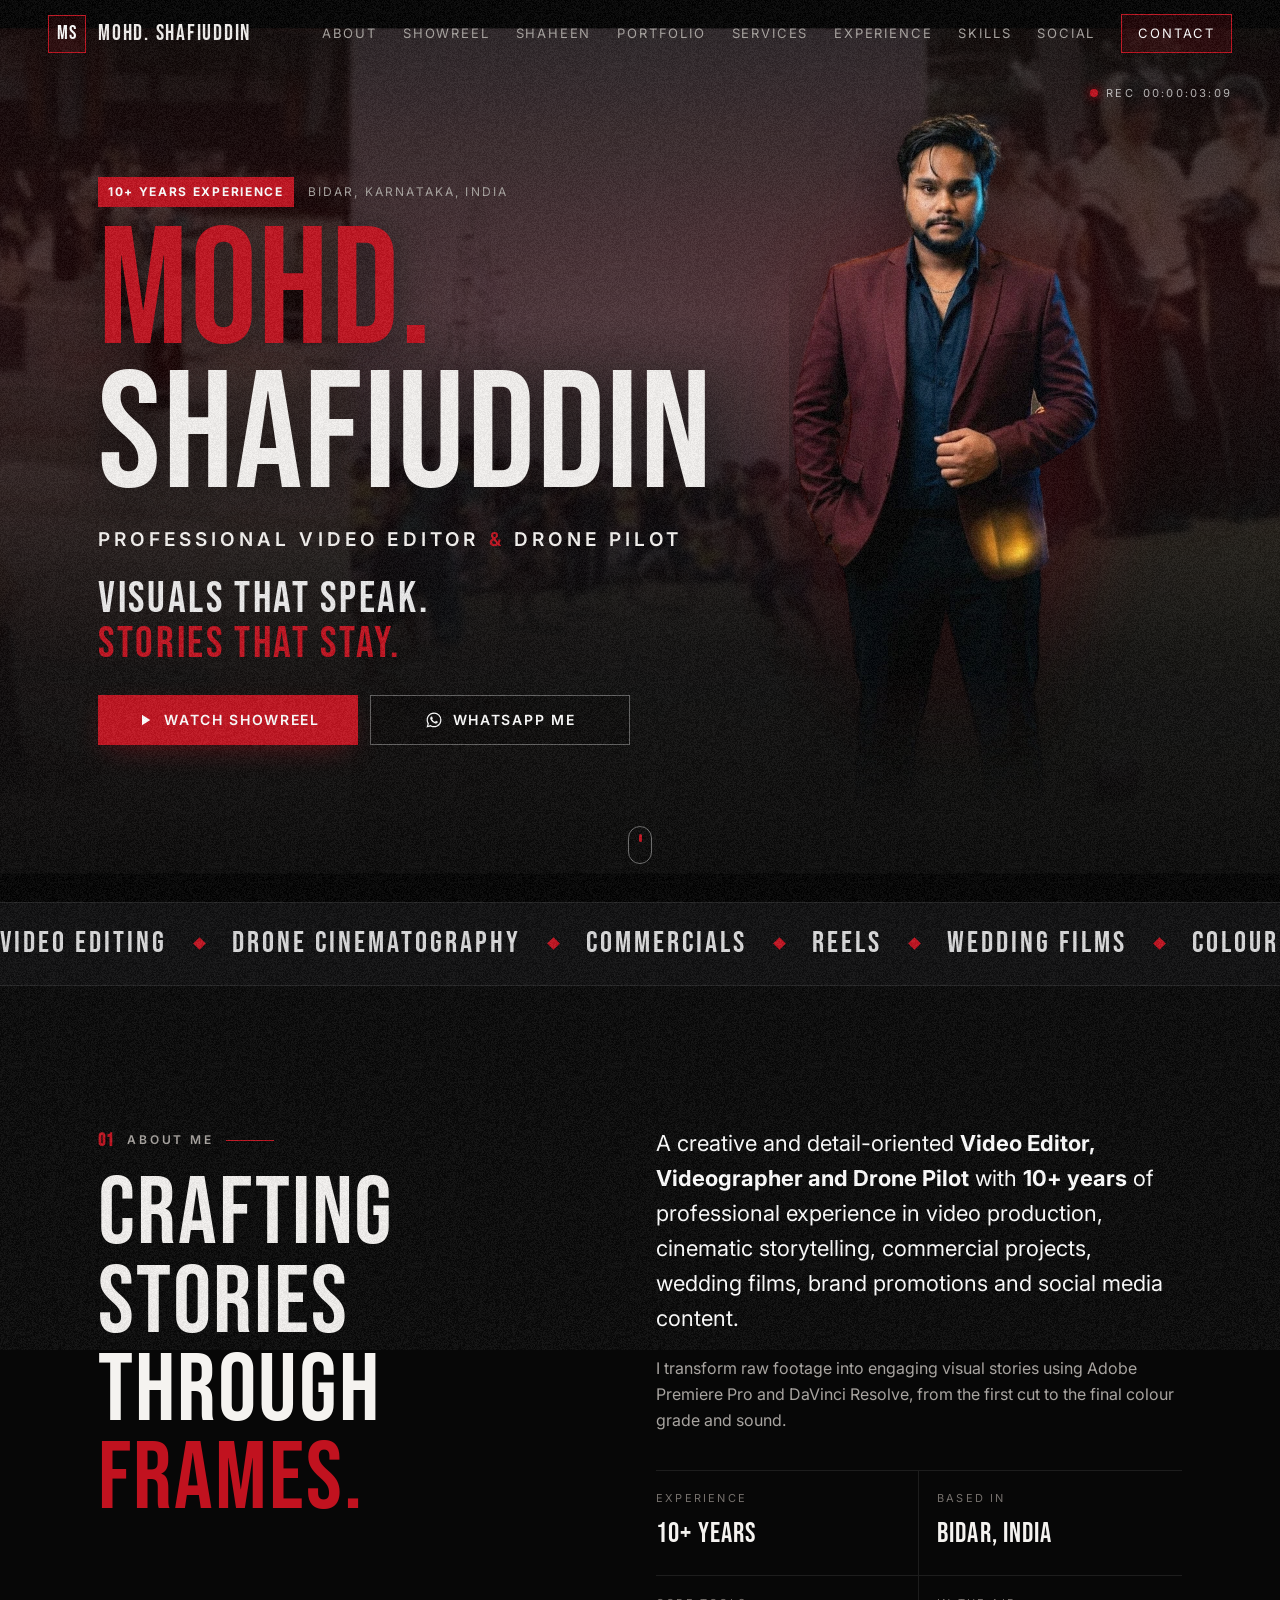
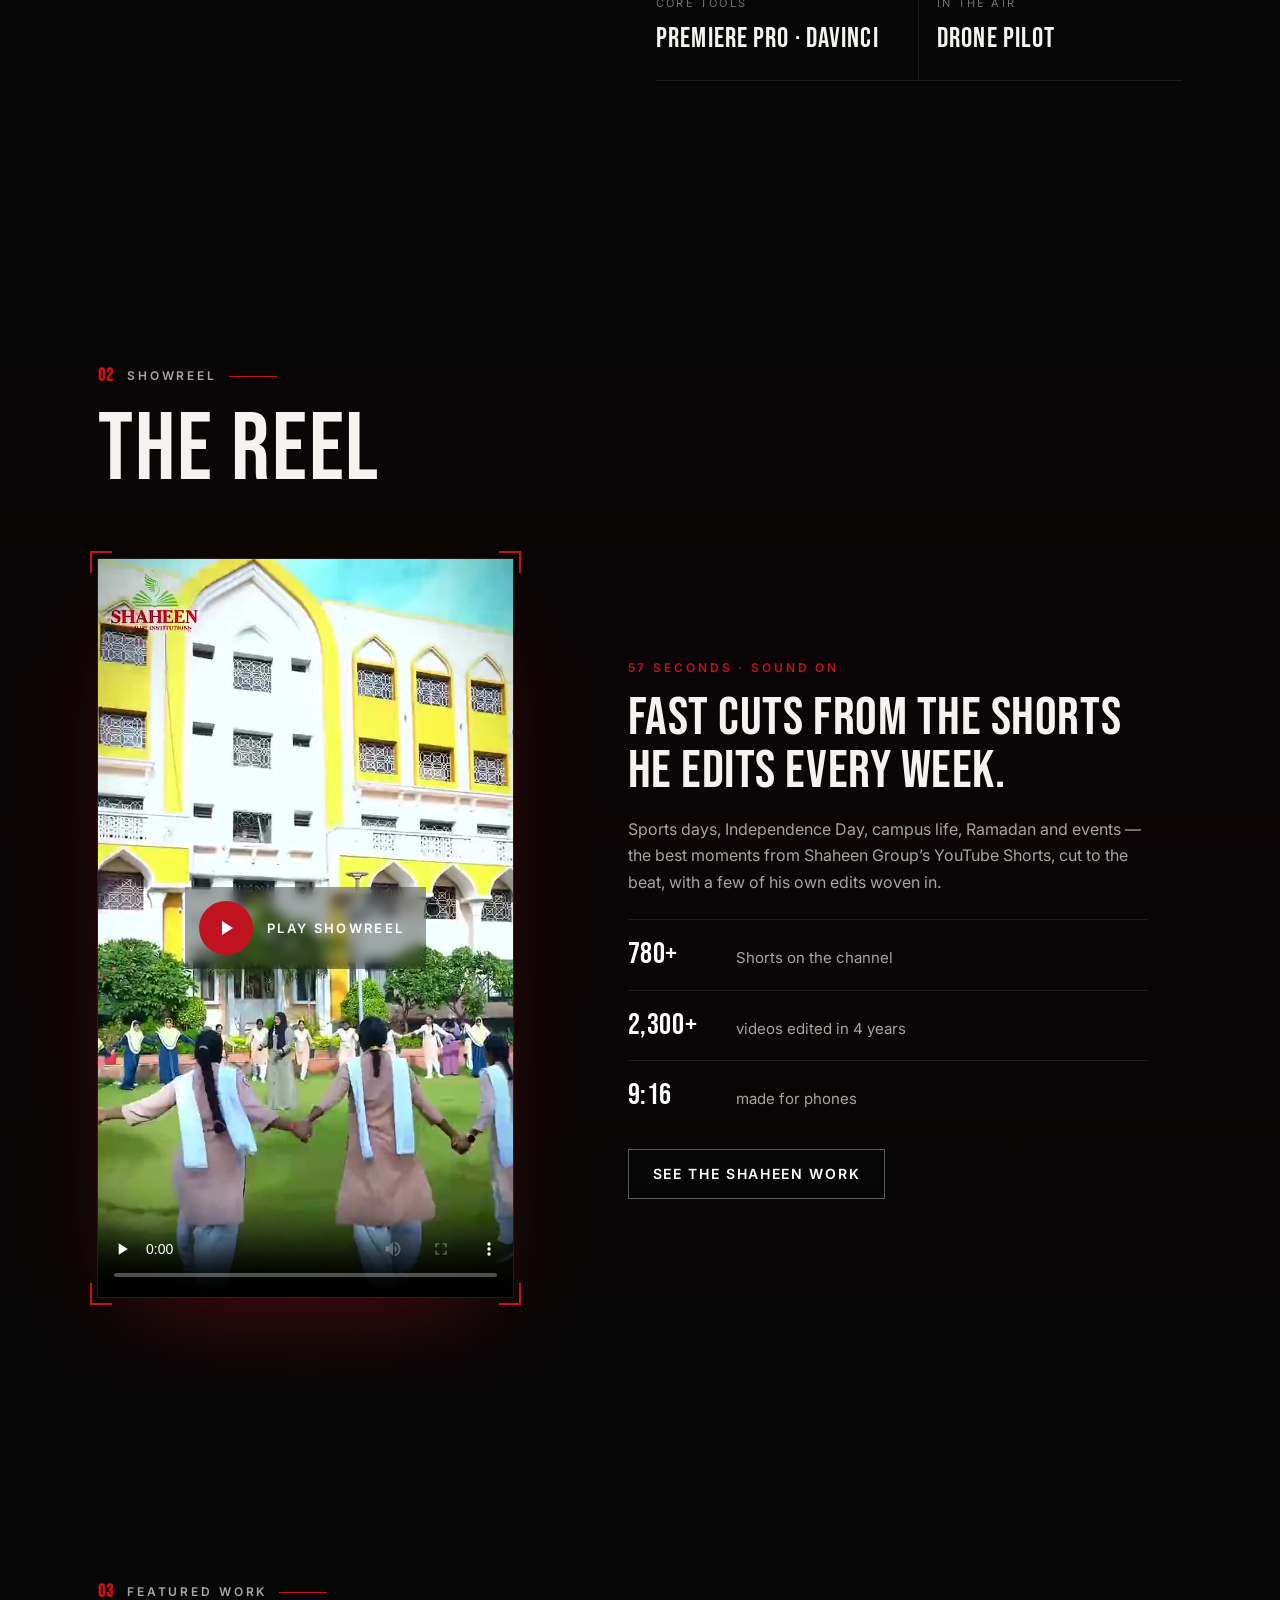
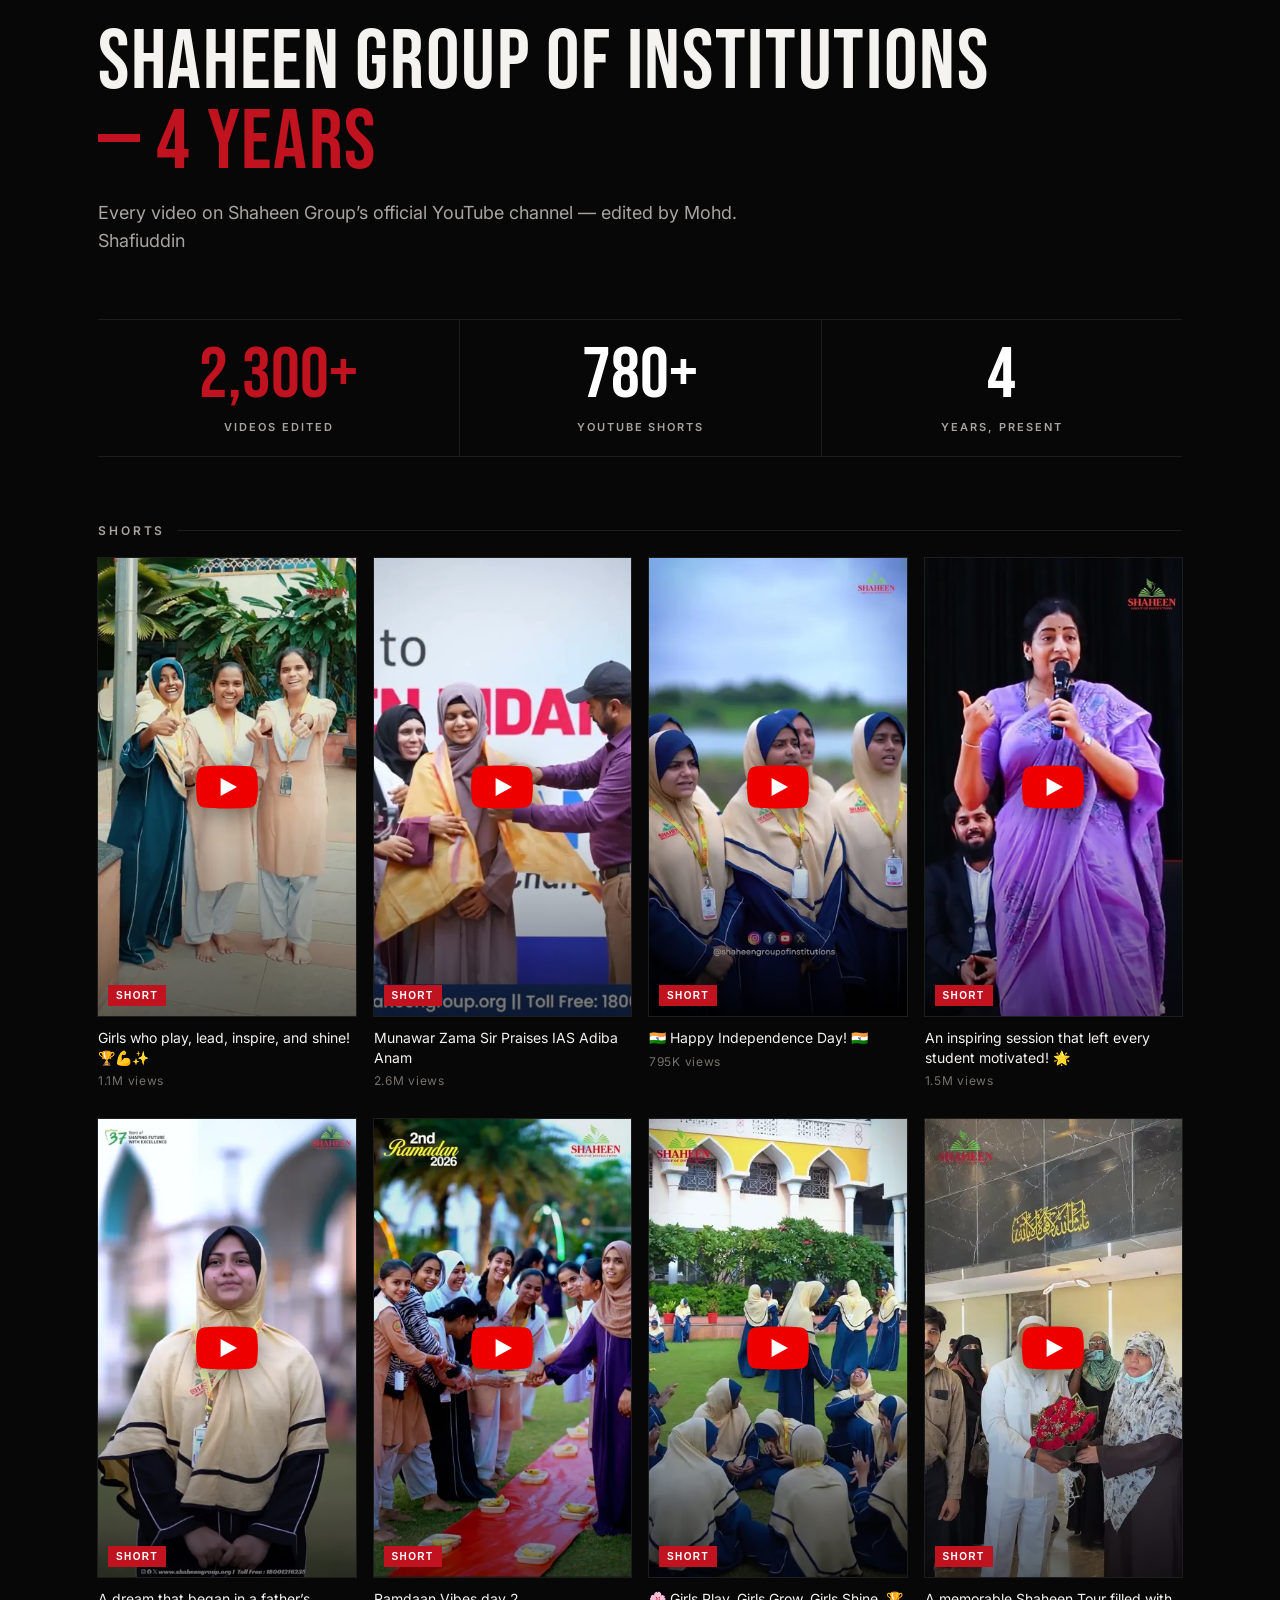
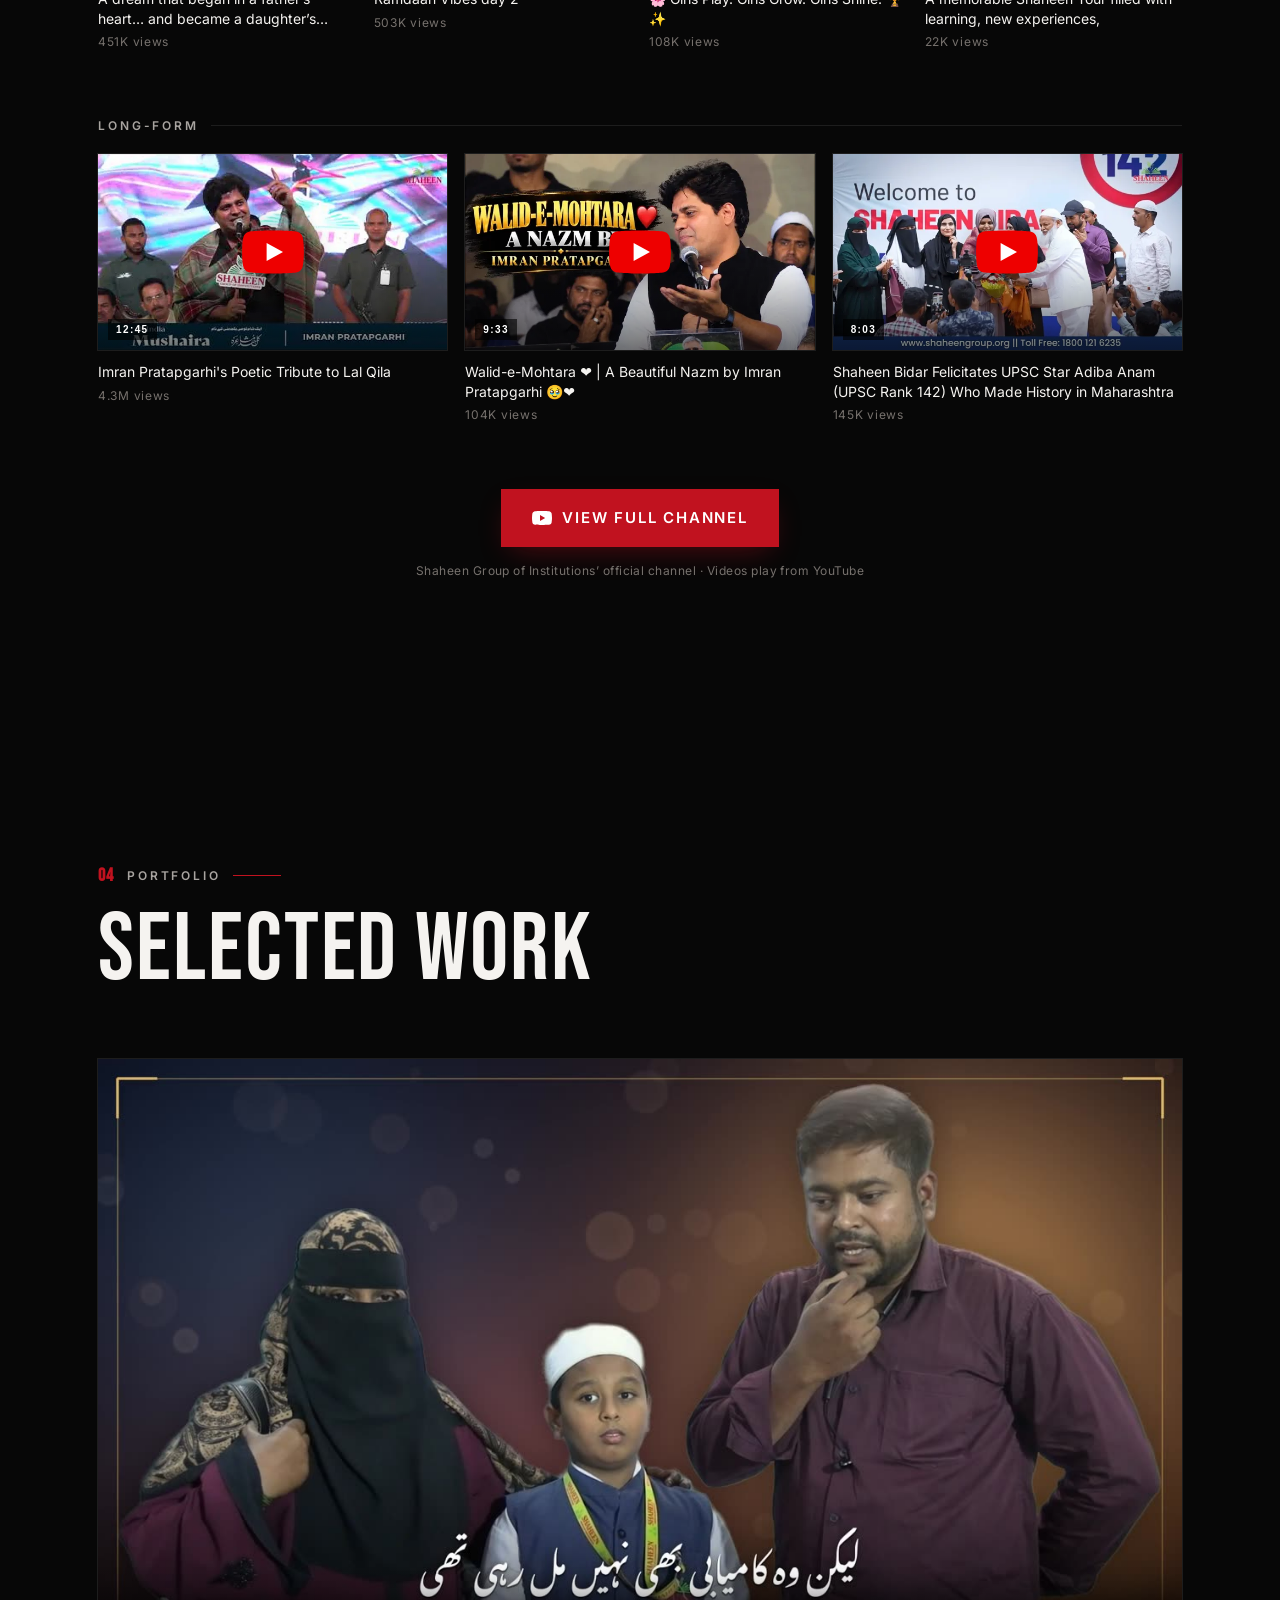
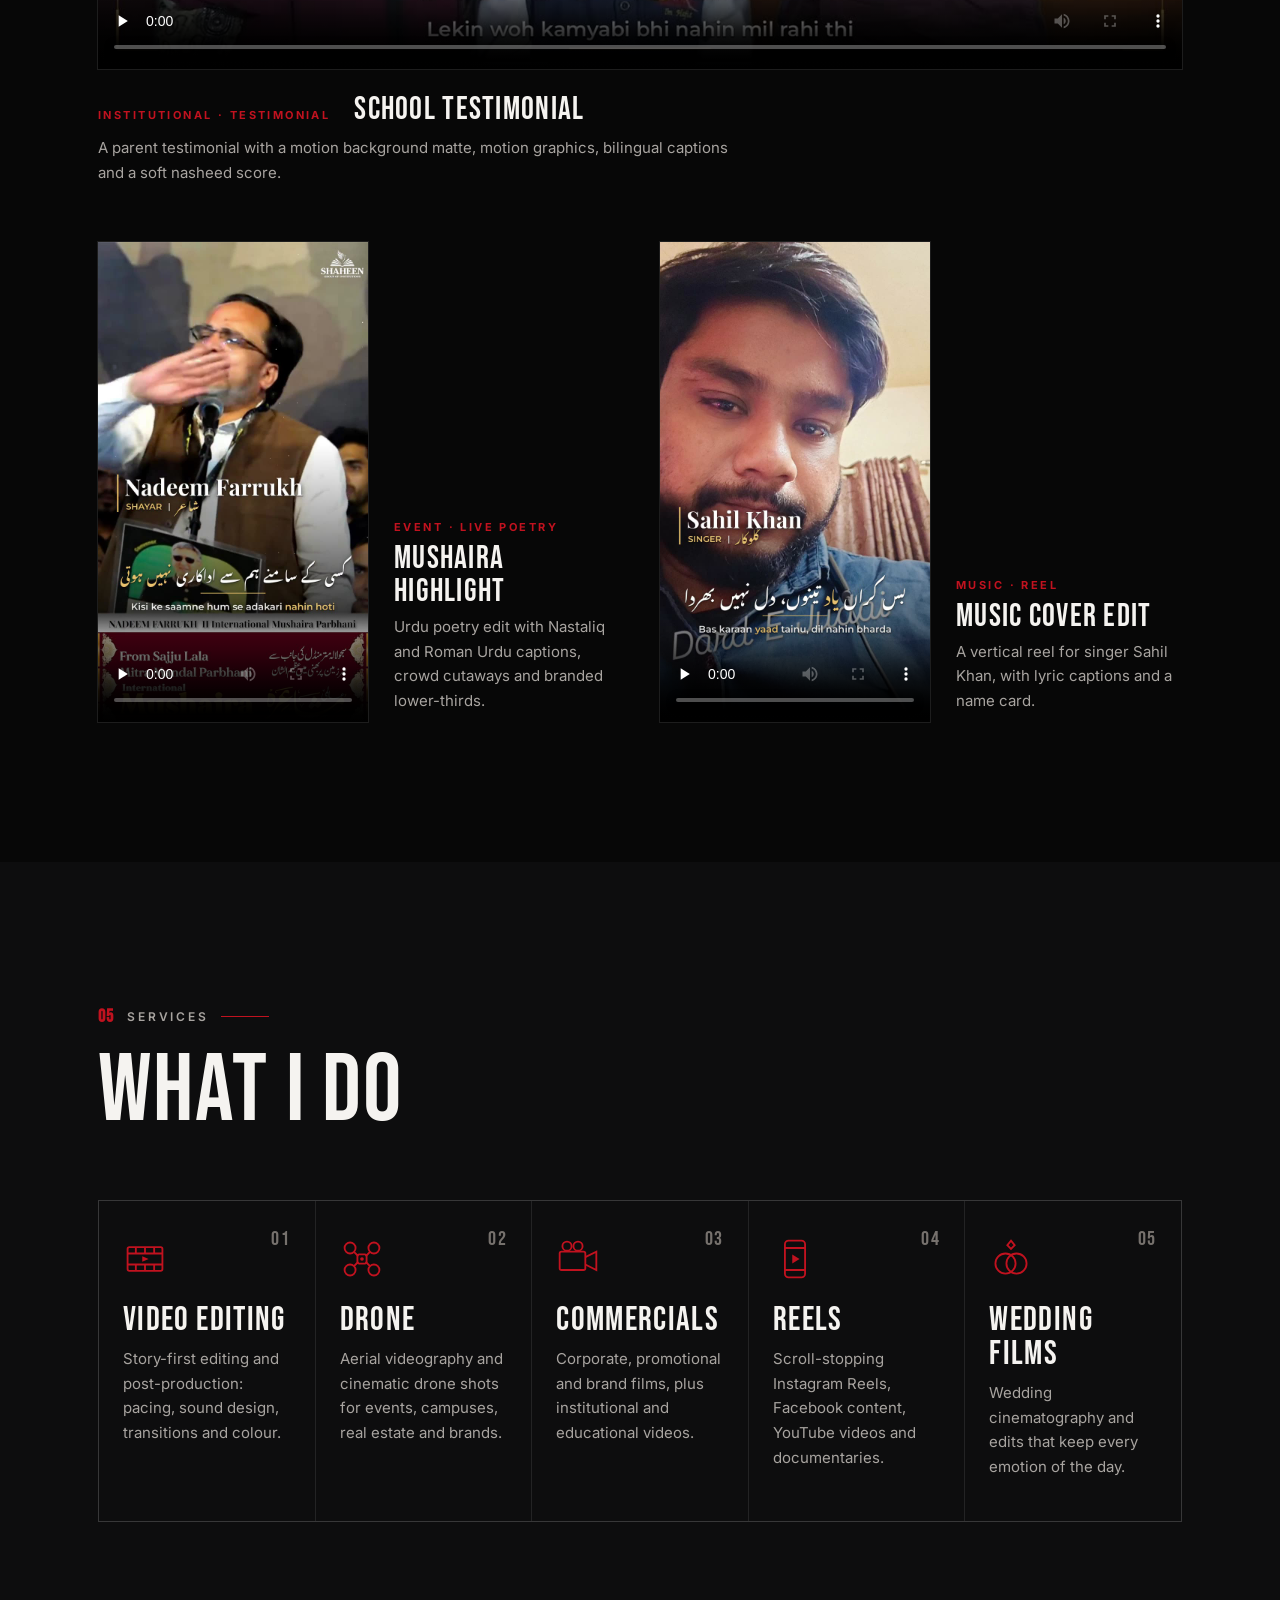
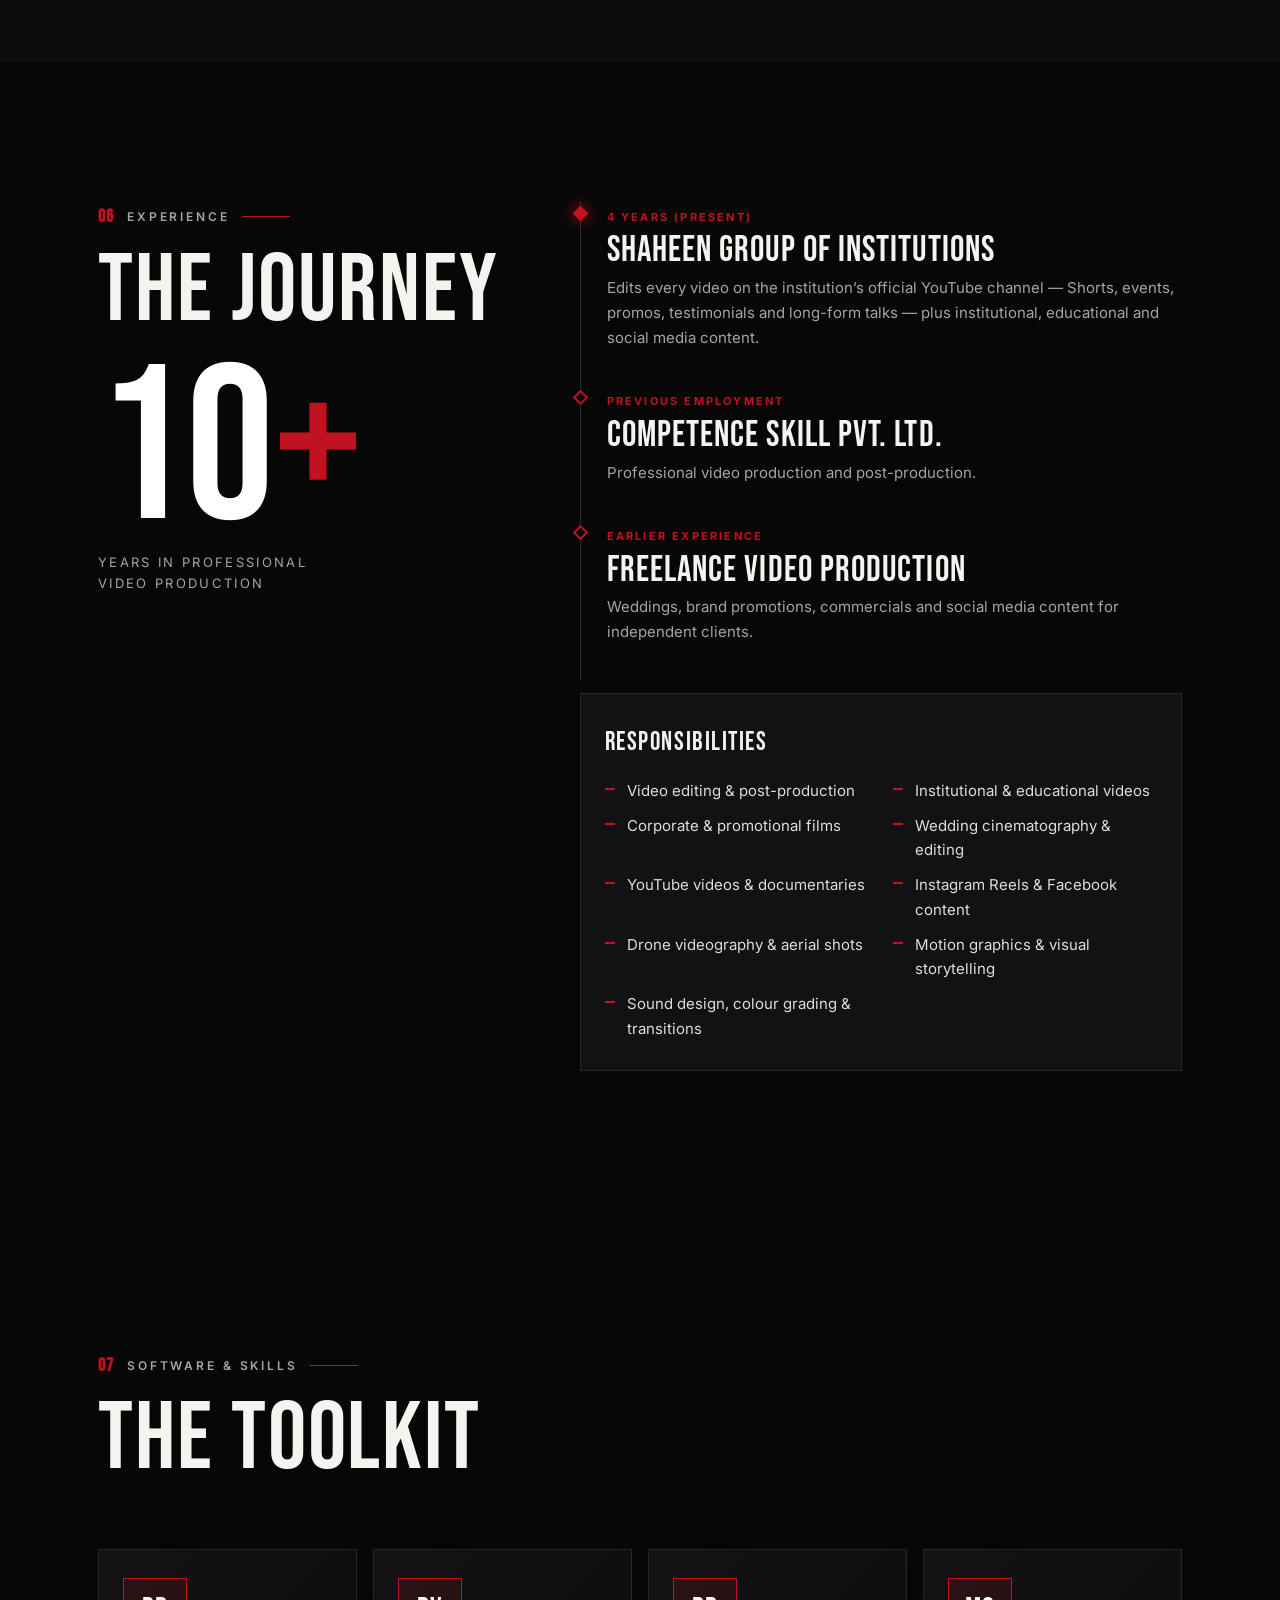
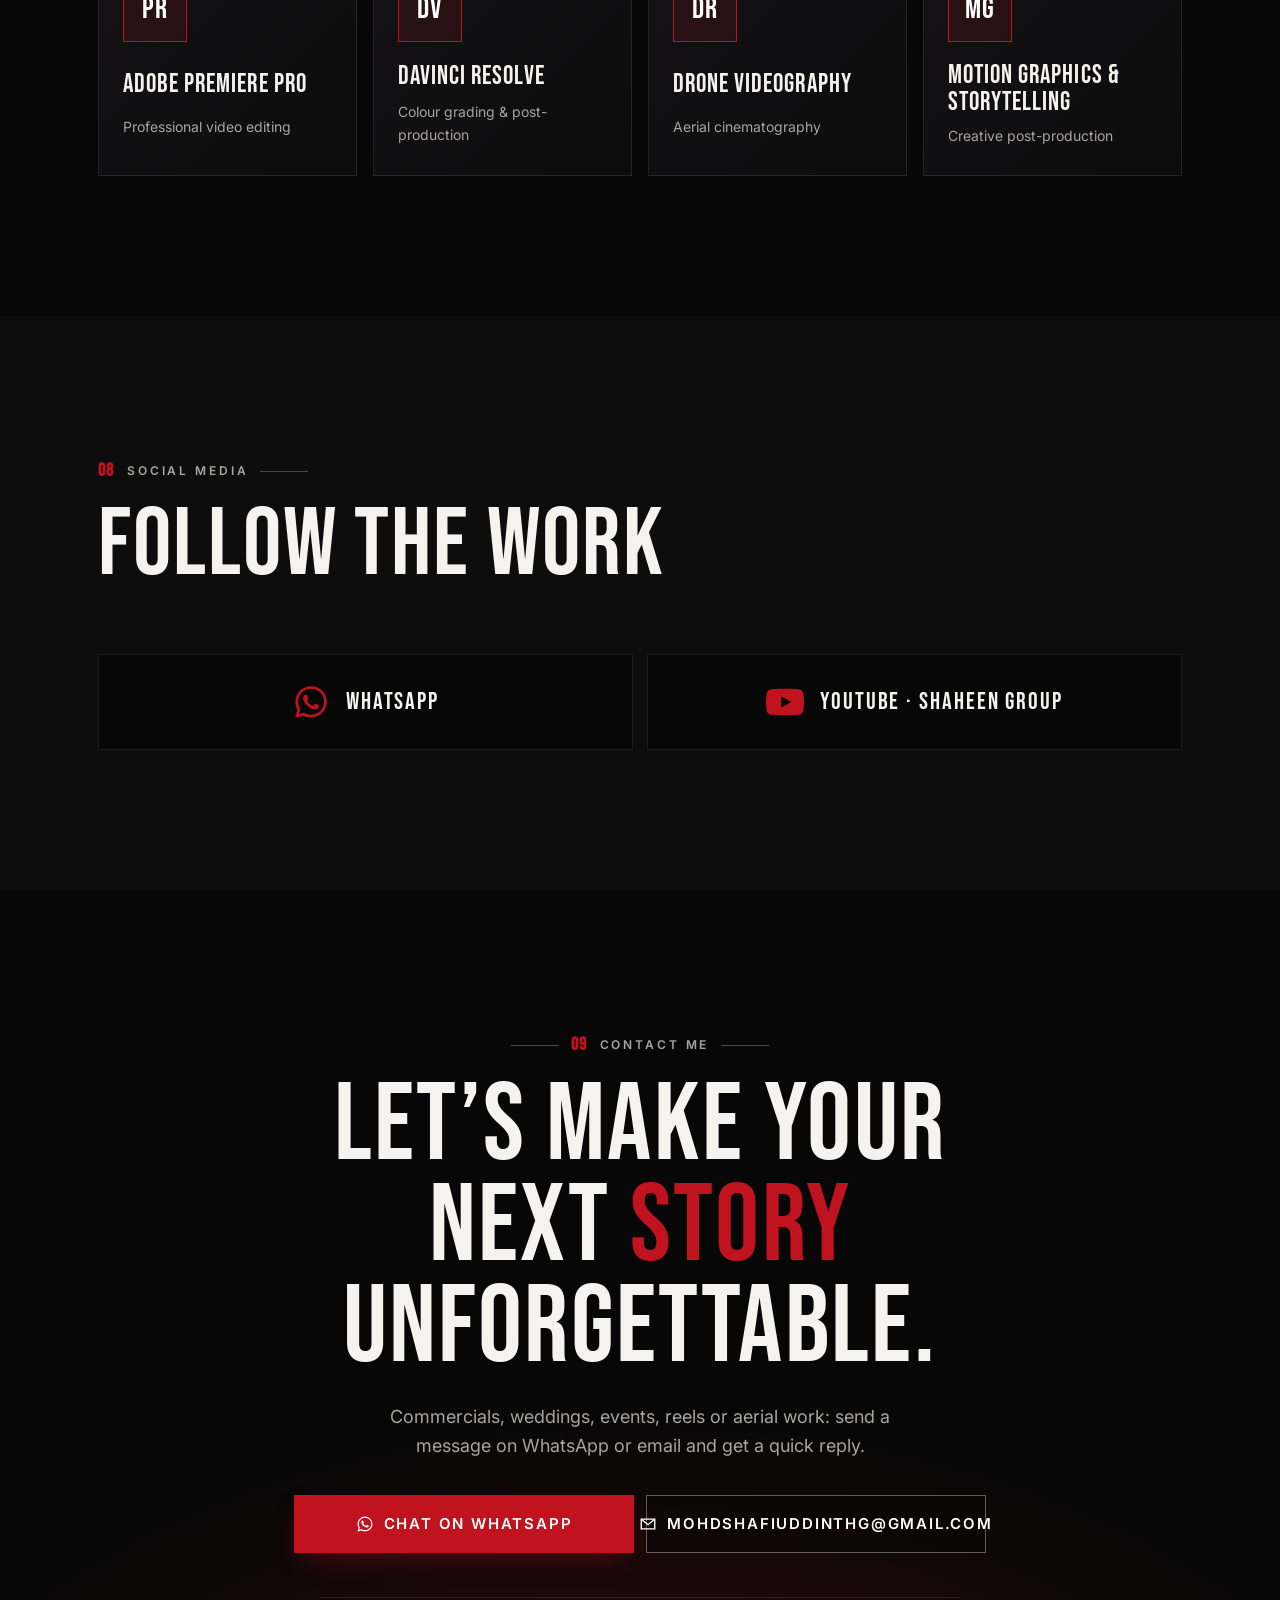
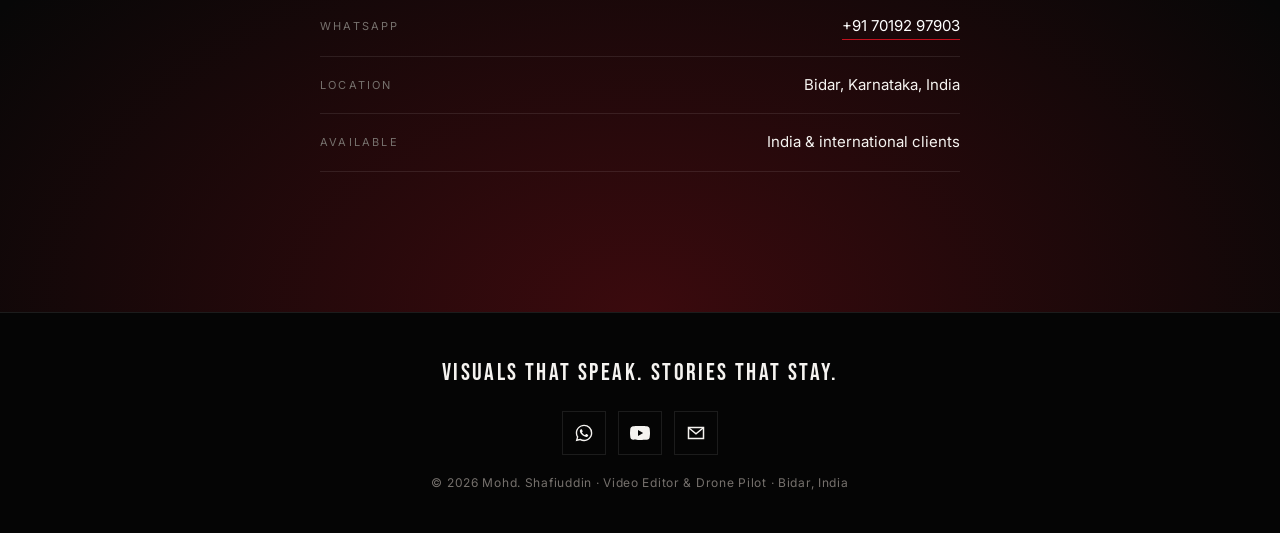
==== index.html @ ed6279c1 "Add files via upload" ====
<!doctype html>
<html lang="en" class="no-js">
<head>
<meta charset="utf-8">
<meta name="viewport" content="width=device-width, initial-scale=1, viewport-fit=cover">
<title>Mohd. Shafiuddin — Professional Video Editor &amp; Drone Pilot | 10+ Years</title>
<meta name="description" content="Mohd. Shafiuddin is a professional video editor, videographer and drone pilot with 10+ years of experience in commercials, wedding films, institutional videos and social media content. Based in Bidar, Karnataka, India.">
<meta name="theme-color" content="#0a0a0a">
<meta property="og:type" content="website">
<meta property="og:site_name" content="Mohd. Shafiuddin">
<meta property="og:title" content="Mohd. Shafiuddin — Video Editor &amp; Drone Pilot">
<meta property="og:description" content="10+ years of cinematic storytelling: commercials, wedding films, reels and aerial cinematography. Visuals that speak. Stories that stay.">
<meta property="og:url" content="https://mohd-shafiuddin.sites.tab.bot/">
<meta property="og:image" content="https://mohd-shafiuddin.sites.tab.bot/og.jpg">
<meta property="og:image:width" content="1200">
<meta property="og:image:height" content="630">
<meta property="og:image:alt" content="Mohd. Shafiuddin — Professional Video Editor &amp; Drone Pilot">
<meta name="twitter:card" content="summary_large_image">
<meta name="twitter:title" content="Mohd. Shafiuddin — Video Editor &amp; Drone Pilot">
<meta name="twitter:description" content="10+ years of cinematic storytelling. Visuals that speak. Stories that stay.">
<meta name="twitter:image" content="https://mohd-shafiuddin.sites.tab.bot/og.jpg">
<link rel="icon" href="favicon.svg" type="image/svg+xml">
<link rel="icon" href="favicon-32.png" sizes="32x32" type="image/png">
<link rel="apple-touch-icon" href="apple-touch-icon.png">
<link rel="preload" href="assets/fonts/bebas-neue.woff2" as="font" type="font/woff2" crossorigin>
<link rel="stylesheet" href="styles.css">
<script src="site-config.js" defer></script>
<script src="script.js" defer></script>
</head>
<body>
<a class="skip" href="#main">Skip to content</a>
<div class="grain" aria-hidden="true"></div>

<header class="site-header" id="top">
  <a class="brand" href="#home" aria-label="Mohd. Shafiuddin, home">
    <span class="brand-mark">MS</span>
    <span class="brand-name">Mohd. Shafiuddin</span>
  </a>
  <nav class="nav" id="nav" aria-label="Main">
    <a href="#about">About</a>
    <a href="#showreel">Showreel</a>
    <a href="#shaheen">Shaheen</a>
    <a href="#portfolio">Portfolio</a>
    <a href="#services">Services</a>
    <a href="#experience">Experience</a>
    <a href="#skills">Skills</a>
    <a href="#social">Social</a>
    <a href="#contact" class="nav-cta">Contact</a>
  </nav>
  <button class="menu-btn" id="menuBtn" aria-label="Open menu" aria-expanded="false" aria-controls="nav"><span></span><span></span></button>
</header>

<main id="main">

<!-- HOME -->
<section class="hero" id="home" aria-label="Introduction">
  <div class="hero-media" aria-hidden="true">
    <video class="hero-video" autoplay muted loop playsinline preload="auto" poster="assets/video/hero-loop.jpg">
      <source src="assets/video/hero-loop.mp4" type="video/mp4">
    </video>
    <div class="hero-shade"></div>
  </div>
  <div class="letterbox letterbox-top" aria-hidden="true"></div>
  <div class="letterbox letterbox-bottom" aria-hidden="true"></div>
  <div class="rec" aria-hidden="true"><span class="rec-dot"></span>REC <span class="tc" id="timecode">00:00:00:00</span></div>

  <div class="hero-inner">
    <div class="hero-photo">
      <img src="assets/profile.webp" alt="Mohd. Shafiuddin, video editor and drone pilot" width="564" height="1280" fetchpriority="high">
    </div>
    <div class="hero-copy">
      <p class="eyebrow"><span class="badge">10+ Years Experience</span><span class="loc">Bidar, Karnataka, India</span></p>
      <h1 class="hero-name"><span>Mohd.</span> <span>Shafiuddin</span></h1>
      <p class="hero-role">Professional Video Editor <span class="amp">&amp;</span> Drone Pilot</p>
      <p class="hero-tagline">Visuals that speak.<br><em>Stories that stay.</em></p>
      <div class="hero-ctas">
        <a class="btn btn-red" href="#showreel"><svg viewBox="0 0 24 24" aria-hidden="true"><path fill="currentColor" d="M8 5v14l11-7z"/></svg>Watch Showreel</a>
        <a class="btn btn-ghost js-wa" href="https://wa.me/917019297903" target="_blank" rel="noopener"><svg viewBox="0 0 24 24" aria-hidden="true"><path fill="currentColor" d="M12.04 2C6.58 2 2.13 6.45 2.13 11.91c0 1.75.46 3.45 1.32 4.95L2.05 22l5.25-1.38a9.9 9.9 0 0 0 4.74 1.21h.01c5.46 0 9.91-4.45 9.91-9.91A9.85 9.85 0 0 0 12.04 2Zm0 18.15h-.01a8.2 8.2 0 0 1-4.19-1.15l-.3-.18-3.12.82.83-3.04-.2-.31a8.2 8.2 0 0 1-1.26-4.38c0-4.54 3.7-8.24 8.25-8.24a8.2 8.2 0 0 1 8.24 8.25c0 4.54-3.7 8.23-8.24 8.23Zm4.52-6.16c-.25-.12-1.47-.72-1.69-.81-.23-.08-.39-.12-.56.13-.16.24-.64.8-.78.97-.14.16-.29.18-.54.06-.25-.12-1.05-.39-1.99-1.23-.74-.66-1.23-1.47-1.38-1.72-.14-.25-.01-.38.11-.5.11-.11.25-.29.37-.43.13-.15.17-.25.25-.41.08-.17.04-.31-.02-.43-.06-.13-.56-1.34-.76-1.84-.2-.48-.41-.42-.56-.43h-.48a.92.92 0 0 0-.66.31c-.23.25-.87.85-.87 2.07 0 1.22.89 2.4 1.01 2.56.12.17 1.75 2.67 4.24 3.74.59.26 1.05.41 1.41.52.59.19 1.13.16 1.56.1.48-.07 1.47-.6 1.67-1.18.21-.58.21-1.08.15-1.18-.06-.11-.22-.17-.47-.29Z"/></svg>WhatsApp Me</a>
      </div>
    </div>
  </div>
  <a class="scroll-cue" href="#about" aria-label="Scroll to About"><span></span></a>
</section>

<div class="marquee" aria-hidden="true">
  <div class="marquee-track">
    <span>Video Editing</span><i></i><span>Drone Cinematography</span><i></i><span>Commercials</span><i></i><span>Reels</span><i></i><span>Wedding Films</span><i></i><span>Colour Grading</span><i></i>
    <span>Video Editing</span><i></i><span>Drone Cinematography</span><i></i><span>Commercials</span><i></i><span>Reels</span><i></i><span>Wedding Films</span><i></i><span>Colour Grading</span><i></i>
  </div>
</div>

<!-- ABOUT -->
<section class="section about" id="about">
  <div class="wrap about-grid">
    <div class="about-head reveal">
      <p class="kicker"><span>01</span> About Me</p>
      <h2>Crafting Stories <br>Through <em>Frames.</em></h2>
    </div>
    <div class="about-body reveal">
      <p class="lead">A creative and detail-oriented <strong>Video Editor, Videographer and Drone Pilot</strong> with <strong>10+ years</strong> of professional experience in video production, cinematic storytelling, commercial projects, wedding films, brand promotions and social media content.</p>
      <p>I transform raw footage into engaging visual stories using Adobe Premiere Pro and DaVinci Resolve, from the first cut to the final colour grade and sound.</p>
      <dl class="facts">
        <div><dt>Experience</dt><dd>10+ Years</dd></div>
        <div><dt>Based in</dt><dd>Bidar, India</dd></div>
        <div><dt>Core tools</dt><dd>Premiere Pro · DaVinci</dd></div>
        <div><dt>In the air</dt><dd>Drone Pilot</dd></div>
      </dl>
    </div>
  </div>
</section>

<!-- SHOWREEL -->
<section class="section showreel" id="showreel">
  <div class="wrap">
    <div class="section-head reveal">
      <p class="kicker"><span>02</span> Showreel</p>
      <h2>The Reel</h2>
    </div>
    <div class="reel-layout">
      <div class="reel-frame reel-vertical reveal">
        <video class="reel-video" controls playsinline preload="none" poster="assets/video/showreel.jpg" width="720" height="1280">
          <source src="assets/video/showreel.mp4" type="video/mp4">
        </video>
        <button class="reel-play" type="button" aria-label="Play showreel"><svg viewBox="0 0 24 24" aria-hidden="true"><path fill="currentColor" d="M8 5v14l11-7z"/></svg><span>Play Showreel</span></button>
        <span class="corner tl"></span><span class="corner tr"></span><span class="corner bl"></span><span class="corner br"></span>
      </div>
      <div class="reel-side reveal">
        <p class="reel-eyebrow">57 seconds · Sound on</p>
        <h3 class="reel-title">Fast cuts from the Shorts he edits every week.</h3>
        <p class="reel-copy">Sports days, Independence Day, campus life, Ramadan and events — the best moments from Shaheen Group’s YouTube Shorts, cut to the beat, with a few of his own edits woven in.</p>
        <ul class="reel-facts">
          <li><strong>780+</strong> Shorts on the channel</li>
          <li><strong>2,300+</strong> videos edited in 4 years</li>
          <li><strong>9:16</strong> made for phones</li>
        </ul>
        <a class="btn btn-ghost" href="#shaheen">See the Shaheen work</a>
      </div>
    </div>
  </div>
</section>

<!-- SHAHEEN GROUP -->
<section class="section shaheen" id="shaheen">
  <div class="wrap">
    <div class="section-head reveal">
      <p class="kicker"><span>03</span> Featured Work</p>
      <h2>Shaheen Group of Institutions <span class="h-accent">— 4 Years</span></h2>
      <p class="section-sub">Every video on Shaheen Group’s official YouTube channel — edited by Mohd. Shafiuddin</p>
    </div>
    <ul class="sg-stats reveal" aria-label="Channel numbers">
      <li><strong>2,300+</strong><span>videos edited</span></li>
      <li><strong>780+</strong><span>YouTube Shorts</span></li>
      <li><strong>4</strong><span>years, present</span></li>
    </ul>
    <h3 class="sg-sub reveal">Shorts</h3>
    <ul class="yt-grid yt-grid-shorts">
      <li class="yt-card yt-short reveal">
        <button class="yt-lite" type="button" data-yt="UrtTDgOCBxo" data-kind="short" aria-label="Play: Girls who play, lead, inspire, and shine! 🏆💪✨">
          <img src="assets/shaheen/UrtTDgOCBxo.webp" alt="" loading="lazy" decoding="async" width="360" height="640">
          <span class="yt-badge">Short</span>
          <span class="yt-play" aria-hidden="true"><svg viewBox="0 0 68 48"><path d="M66.5 7.7a8.5 8.5 0 0 0-6-6C55.2.3 34 .3 34 .3s-21.2 0-26.5 1.4a8.5 8.5 0 0 0-6 6C.1 13 .1 24 .1 24s0 11 1.4 16.3a8.5 8.5 0 0 0 6 6C12.8 47.7 34 47.7 34 47.7s21.2 0 26.5-1.4a8.5 8.5 0 0 0 6-6C67.9 35 67.9 24 67.9 24s0-11-1.4-16.3Z" fill="#e00"/><path d="M45 24 27 14v20z" fill="#fff"/></svg></span>
        </button>
        <p class="yt-title" title="Girls who play, lead, inspire, and shine! 🏆💪✨">Girls who play, lead, inspire, and shine! 🏆💪✨</p>
        <p class="yt-meta">1.1M views</p>
      </li>
      <li class="yt-card yt-short reveal">
        <button class="yt-lite" type="button" data-yt="b4Q5fey8oHE" data-kind="short" aria-label="Play: Munawar Zama Sir Praises IAS Adiba Anam | #shaheengroup #adibaanam #ias">
          <img src="assets/shaheen/b4Q5fey8oHE.webp" alt="" loading="lazy" decoding="async" width="360" height="640">
          <span class="yt-badge">Short</span>
          <span class="yt-play" aria-hidden="true"><svg viewBox="0 0 68 48"><path d="M66.5 7.7a8.5 8.5 0 0 0-6-6C55.2.3 34 .3 34 .3s-21.2 0-26.5 1.4a8.5 8.5 0 0 0-6 6C.1 13 .1 24 .1 24s0 11 1.4 16.3a8.5 8.5 0 0 0 6 6C12.8 47.7 34 47.7 34 47.7s21.2 0 26.5-1.4a8.5 8.5 0 0 0 6-6C67.9 35 67.9 24 67.9 24s0-11-1.4-16.3Z" fill="#e00"/><path d="M45 24 27 14v20z" fill="#fff"/></svg></span>
        </button>
        <p class="yt-title" title="Munawar Zama Sir Praises IAS Adiba Anam | #shaheengroup #adibaanam #ias">Munawar Zama Sir Praises IAS Adiba Anam</p>
        <p class="yt-meta">2.6M views</p>
      </li>
      <li class="yt-card yt-short reveal">
        <button class="yt-lite" type="button" data-yt="QX6GjD9lUEQ" data-kind="short" aria-label="Play: 🇮🇳 Happy Independence Day! 🇮🇳">
          <img src="assets/shaheen/QX6GjD9lUEQ.webp" alt="" loading="lazy" decoding="async" width="360" height="640">
          <span class="yt-badge">Short</span>
          <span class="yt-play" aria-hidden="true"><svg viewBox="0 0 68 48"><path d="M66.5 7.7a8.5 8.5 0 0 0-6-6C55.2.3 34 .3 34 .3s-21.2 0-26.5 1.4a8.5 8.5 0 0 0-6 6C.1 13 .1 24 .1 24s0 11 1.4 16.3a8.5 8.5 0 0 0 6 6C12.8 47.7 34 47.7 34 47.7s21.2 0 26.5-1.4a8.5 8.5 0 0 0 6-6C67.9 35 67.9 24 67.9 24s0-11-1.4-16.3Z" fill="#e00"/><path d="M45 24 27 14v20z" fill="#fff"/></svg></span>
        </button>
        <p class="yt-title" title="🇮🇳 Happy Independence Day! 🇮🇳">🇮🇳 Happy Independence Day! 🇮🇳</p>
        <p class="yt-meta">795K views</p>
      </li>
      <li class="yt-card yt-short reveal">
        <button class="yt-lite" type="button" data-yt="FwSWX3J14Ks" data-kind="short" aria-label="Play: An inspiring session that left every student motivated! 🌟">
          <img src="assets/shaheen/FwSWX3J14Ks.webp" alt="" loading="lazy" decoding="async" width="360" height="640">
          <span class="yt-badge">Short</span>
          <span class="yt-play" aria-hidden="true"><svg viewBox="0 0 68 48"><path d="M66.5 7.7a8.5 8.5 0 0 0-6-6C55.2.3 34 .3 34 .3s-21.2 0-26.5 1.4a8.5 8.5 0 0 0-6 6C.1 13 .1 24 .1 24s0 11 1.4 16.3a8.5 8.5 0 0 0 6 6C12.8 47.7 34 47.7 34 47.7s21.2 0 26.5-1.4a8.5 8.5 0 0 0 6-6C67.9 35 67.9 24 67.9 24s0-11-1.4-16.3Z" fill="#e00"/><path d="M45 24 27 14v20z" fill="#fff"/></svg></span>
        </button>
        <p class="yt-title" title="An inspiring session that left every student motivated! 🌟">An inspiring session that left every student motivated! 🌟</p>
        <p class="yt-meta">1.5M views</p>
      </li>
      <li class="yt-card yt-short reveal">
        <button class="yt-lite" type="button" data-yt="F8lvfzxCemQ" data-kind="short" aria-label="Play: A dream that began in a father’s heart… and became a daughter’s reality.">
          <img src="assets/shaheen/F8lvfzxCemQ.webp" alt="" loading="lazy" decoding="async" width="360" height="640">
          <span class="yt-badge">Short</span>
          <span class="yt-play" aria-hidden="true"><svg viewBox="0 0 68 48"><path d="M66.5 7.7a8.5 8.5 0 0 0-6-6C55.2.3 34 .3 34 .3s-21.2 0-26.5 1.4a8.5 8.5 0 0 0-6 6C.1 13 .1 24 .1 24s0 11 1.4 16.3a8.5 8.5 0 0 0 6 6C12.8 47.7 34 47.7 34 47.7s21.2 0 26.5-1.4a8.5 8.5 0 0 0 6-6C67.9 35 67.9 24 67.9 24s0-11-1.4-16.3Z" fill="#e00"/><path d="M45 24 27 14v20z" fill="#fff"/></svg></span>
        </button>
        <p class="yt-title" title="A dream that began in a father’s heart… and became a daughter’s reality.">A dream that began in a father’s heart… and became a daughter’s reality.</p>
        <p class="yt-meta">451K views</p>
      </li>
      <li class="yt-card yt-short reveal">
        <button class="yt-lite" type="button" data-yt="K6G7_djLBqc" data-kind="short" aria-label="Play: Ramdaan Vibes day 2  #ramadan #students #students">
          <img src="assets/shaheen/K6G7_djLBqc.webp" alt="" loading="lazy" decoding="async" width="360" height="640">
          <span class="yt-badge">Short</span>
          <span class="yt-play" aria-hidden="true"><svg viewBox="0 0 68 48"><path d="M66.5 7.7a8.5 8.5 0 0 0-6-6C55.2.3 34 .3 34 .3s-21.2 0-26.5 1.4a8.5 8.5 0 0 0-6 6C.1 13 .1 24 .1 24s0 11 1.4 16.3a8.5 8.5 0 0 0 6 6C12.8 47.7 34 47.7 34 47.7s21.2 0 26.5-1.4a8.5 8.5 0 0 0 6-6C67.9 35 67.9 24 67.9 24s0-11-1.4-16.3Z" fill="#e00"/><path d="M45 24 27 14v20z" fill="#fff"/></svg></span>
        </button>
        <p class="yt-title" title="Ramdaan Vibes day 2  #ramadan #students #students">Ramdaan Vibes day 2</p>
        <p class="yt-meta">503K views</p>
      </li>
      <li class="yt-card yt-short reveal">
        <button class="yt-lite" type="button" data-yt="TOPFM9_I3p4" data-kind="short" aria-label="Play: 🌸 Girls Play. Girls Grow. Girls Shine. 🏆✨">
          <img src="assets/shaheen/TOPFM9_I3p4.webp" alt="" loading="lazy" decoding="async" width="360" height="640">
          <span class="yt-badge">Short</span>
          <span class="yt-play" aria-hidden="true"><svg viewBox="0 0 68 48"><path d="M66.5 7.7a8.5 8.5 0 0 0-6-6C55.2.3 34 .3 34 .3s-21.2 0-26.5 1.4a8.5 8.5 0 0 0-6 6C.1 13 .1 24 .1 24s0 11 1.4 16.3a8.5 8.5 0 0 0 6 6C12.8 47.7 34 47.7 34 47.7s21.2 0 26.5-1.4a8.5 8.5 0 0 0 6-6C67.9 35 67.9 24 67.9 24s0-11-1.4-16.3Z" fill="#e00"/><path d="M45 24 27 14v20z" fill="#fff"/></svg></span>
        </button>
        <p class="yt-title" title="🌸 Girls Play. Girls Grow. Girls Shine. 🏆✨">🌸 Girls Play. Girls Grow. Girls Shine. 🏆✨</p>
        <p class="yt-meta">108K views</p>
      </li>
      <li class="yt-card yt-short reveal">
        <button class="yt-lite" type="button" data-yt="oG23Ad14Sz4" data-kind="short" aria-label="Play: A memorable Shaheen Tour filled with learning, new experiences,">
          <img src="assets/shaheen/oG23Ad14Sz4.webp" alt="" loading="lazy" decoding="async" width="360" height="640">
          <span class="yt-badge">Short</span>
          <span class="yt-play" aria-hidden="true"><svg viewBox="0 0 68 48"><path d="M66.5 7.7a8.5 8.5 0 0 0-6-6C55.2.3 34 .3 34 .3s-21.2 0-26.5 1.4a8.5 8.5 0 0 0-6 6C.1 13 .1 24 .1 24s0 11 1.4 16.3a8.5 8.5 0 0 0 6 6C12.8 47.7 34 47.7 34 47.7s21.2 0 26.5-1.4a8.5 8.5 0 0 0 6-6C67.9 35 67.9 24 67.9 24s0-11-1.4-16.3Z" fill="#e00"/><path d="M45 24 27 14v20z" fill="#fff"/></svg></span>
        </button>
        <p class="yt-title" title="A memorable Shaheen Tour filled with learning, new experiences,">A memorable Shaheen Tour filled with learning, new experiences,</p>
        <p class="yt-meta">22K views</p>
      </li>
    </ul>
    <h3 class="sg-sub reveal">Long-form</h3>
    <ul class="yt-grid yt-grid-long">
      <li class="yt-card yt-long reveal">
        <button class="yt-lite" type="button" data-yt="bZmSGNO413g" data-kind="video" aria-label="Play: Imran Pratapgarhi&#x27;s Poetic Tribute to Lal Qila">
          <img src="assets/shaheen/bZmSGNO413g.webp" alt="" loading="lazy" decoding="async" width="640" height="360">
          <span class="yt-badge">12:45</span>
          <span class="yt-play" aria-hidden="true"><svg viewBox="0 0 68 48"><path d="M66.5 7.7a8.5 8.5 0 0 0-6-6C55.2.3 34 .3 34 .3s-21.2 0-26.5 1.4a8.5 8.5 0 0 0-6 6C.1 13 .1 24 .1 24s0 11 1.4 16.3a8.5 8.5 0 0 0 6 6C12.8 47.7 34 47.7 34 47.7s21.2 0 26.5-1.4a8.5 8.5 0 0 0 6-6C67.9 35 67.9 24 67.9 24s0-11-1.4-16.3Z" fill="#e00"/><path d="M45 24 27 14v20z" fill="#fff"/></svg></span>
        </button>
        <p class="yt-title" title="Imran Pratapgarhi&#x27;s Poetic Tribute to Lal Qila">Imran Pratapgarhi&#x27;s Poetic Tribute to Lal Qila</p>
        <p class="yt-meta">4.3M views</p>
      </li>
      <li class="yt-card yt-long reveal">
        <button class="yt-lite" type="button" data-yt="7inbO2yLS2g" data-kind="video" aria-label="Play: Walid-e-Mohtara ❤️ | A Beautiful Nazm by Imran Pratapgarhi 🥹❤">
          <img src="assets/shaheen/7inbO2yLS2g.webp" alt="" loading="lazy" decoding="async" width="640" height="360">
          <span class="yt-badge">9:33</span>
          <span class="yt-play" aria-hidden="true"><svg viewBox="0 0 68 48"><path d="M66.5 7.7a8.5 8.5 0 0 0-6-6C55.2.3 34 .3 34 .3s-21.2 0-26.5 1.4a8.5 8.5 0 0 0-6 6C.1 13 .1 24 .1 24s0 11 1.4 16.3a8.5 8.5 0 0 0 6 6C12.8 47.7 34 47.7 34 47.7s21.2 0 26.5-1.4a8.5 8.5 0 0 0 6-6C67.9 35 67.9 24 67.9 24s0-11-1.4-16.3Z" fill="#e00"/><path d="M45 24 27 14v20z" fill="#fff"/></svg></span>
        </button>
        <p class="yt-title" title="Walid-e-Mohtara ❤️ | A Beautiful Nazm by Imran Pratapgarhi 🥹❤">Walid-e-Mohtara ❤️ | A Beautiful Nazm by Imran Pratapgarhi 🥹❤</p>
        <p class="yt-meta">104K views</p>
      </li>
      <li class="yt-card yt-long reveal">
        <button class="yt-lite" type="button" data-yt="ngrbjkGIlOE" data-kind="video" aria-label="Play: Shaheen Bidar Felicitates UPSC Star Adiba Anam (UPSC Rank 142) Who Made History in Maharashtra">
          <img src="assets/shaheen/ngrbjkGIlOE.webp" alt="" loading="lazy" decoding="async" width="640" height="360">
          <span class="yt-badge">8:03</span>
          <span class="yt-play" aria-hidden="true"><svg viewBox="0 0 68 48"><path d="M66.5 7.7a8.5 8.5 0 0 0-6-6C55.2.3 34 .3 34 .3s-21.2 0-26.5 1.4a8.5 8.5 0 0 0-6 6C.1 13 .1 24 .1 24s0 11 1.4 16.3a8.5 8.5 0 0 0 6 6C12.8 47.7 34 47.7 34 47.7s21.2 0 26.5-1.4a8.5 8.5 0 0 0 6-6C67.9 35 67.9 24 67.9 24s0-11-1.4-16.3Z" fill="#e00"/><path d="M45 24 27 14v20z" fill="#fff"/></svg></span>
        </button>
        <p class="yt-title" title="Shaheen Bidar Felicitates UPSC Star Adiba Anam (UPSC Rank 142) Who Made History in Maharashtra">Shaheen Bidar Felicitates UPSC Star Adiba Anam (UPSC Rank 142) Who Made History in Maharashtra</p>
        <p class="yt-meta">145K views</p>
      </li>
    </ul>
    <div class="sg-cta reveal">
      <a class="btn btn-red btn-lg" href="https://www.youtube.com/c/shaheengroupofinstitutions" target="_blank" rel="noopener"><svg viewBox="0 0 24 24" aria-hidden="true"><path fill="currentColor" d="M23.5 6.2a3 3 0 0 0-2.12-2.13C19.5 3.56 12 3.56 12 3.56s-7.5 0-9.38.5A3 3 0 0 0 .5 6.2 31.4 31.4 0 0 0 0 12a31.4 31.4 0 0 0 .5 5.8 3 3 0 0 0 2.12 2.13c1.88.5 9.38.5 9.38.5s7.5 0 9.38-.5a3 3 0 0 0 2.12-2.13A31.4 31.4 0 0 0 24 12a31.4 31.4 0 0 0-.5-5.8ZM9.6 15.57V8.43L15.82 12 9.6 15.57Z"/></svg>View full channel</a>
      <p class="sg-note">Shaheen Group of Institutions’ official channel · Videos play from YouTube</p>
    </div>
  </div>
</section>

<!-- PORTFOLIO -->
<section class="section portfolio" id="portfolio">
  <div class="wrap">
    <div class="section-head reveal">
      <p class="kicker"><span>04</span> Portfolio</p>
      <h2>Selected Work</h2>
    </div>
    <div class="work-grid">
      <article class="work reveal">
        <div class="work-media vertical">
          <video controls playsinline preload="none" poster="assets/video/mushaira.jpg"><source src="assets/video/mushaira.mp4" type="video/mp4"></video>
        </div>
        <div class="work-info">
          <p class="work-tag">Event · Live Poetry</p>
          <h3>Mushaira Highlight</h3>
          <p>Urdu poetry edit with Nastaliq and Roman Urdu captions, crowd cutaways and branded lower-thirds.</p>
        </div>
      </article>
      <article class="work reveal">
        <div class="work-media vertical">
          <video controls playsinline preload="none" poster="assets/video/music-cover.jpg"><source src="assets/video/music-cover.mp4" type="video/mp4"></video>
        </div>
        <div class="work-info">
          <p class="work-tag">Music · Reel</p>
          <h3>Music Cover Edit</h3>
          <p>A vertical reel for singer Sahil Khan, with lyric captions and a name card.</p>
        </div>
      </article>
      <article class="work reveal">
        <div class="work-media landscape">
          <video controls playsinline preload="none" poster="assets/video/testimonial.jpg"><source src="assets/video/testimonial.mp4" type="video/mp4"></video>
        </div>
        <div class="work-info">
          <p class="work-tag">Institutional · Testimonial</p>
          <h3>School Testimonial</h3>
          <p>A parent testimonial with a motion background matte, motion graphics, bilingual captions and a soft nasheed score.</p>
        </div>
      </article>
    </div>
  </div>
</section>

<!-- SERVICES -->
<section class="section services" id="services">
  <div class="wrap">
    <div class="section-head reveal">
      <p class="kicker"><span>05</span> Services</p>
      <h2>What I Do</h2>
    </div>
    <div class="svc-grid">
      <article class="svc reveal"><span class="svc-no">01</span><svg viewBox="0 0 48 48" aria-hidden="true"><rect x="5" y="11" width="38" height="26" rx="2" fill="none" stroke="currentColor" stroke-width="2"/><path d="M5 18h38M5 30h38M14 11v7M24 11v7M34 11v7M14 30v7M24 30v7M34 30v7" stroke="currentColor" stroke-width="2"/><path d="m21 21 7 3-7 3z" fill="currentColor"/></svg><h3>Video Editing</h3><p>Story-first editing and post-production: pacing, sound design, transitions and colour.</p></article>
      <article class="svc reveal"><span class="svc-no">02</span><svg viewBox="0 0 48 48" aria-hidden="true"><g fill="none" stroke="currentColor" stroke-width="2"><circle cx="11" cy="12" r="6"/><circle cx="37" cy="12" r="6"/><circle cx="11" cy="36" r="6"/><circle cx="37" cy="36" r="6"/><path d="m15 16 5 5m8 0 5-5M15 32l5-5m8 0 5 5"/><rect x="19" y="19" width="10" height="10" rx="2"/></g><circle cx="24" cy="24" r="2" fill="currentColor"/></svg><h3>Drone</h3><p>Aerial videography and cinematic drone shots for events, campuses, real estate and brands.</p></article>
      <article class="svc reveal"><span class="svc-no">03</span><svg viewBox="0 0 48 48" aria-hidden="true"><g fill="none" stroke="currentColor" stroke-width="2"><rect x="4" y="16" width="28" height="20" rx="2"/><path d="m32 22 12-6v20l-12-6"/><circle cx="12" cy="10" r="5"/><circle cx="24" cy="10" r="5"/></g></svg><h3>Commercials</h3><p>Corporate, promotional and brand films, plus institutional and educational videos.</p></article>
      <article class="svc reveal"><span class="svc-no">04</span><svg viewBox="0 0 48 48" aria-hidden="true"><g fill="none" stroke="currentColor" stroke-width="2"><rect x="13" y="4" width="22" height="40" rx="4"/><path d="M13 12h22M13 36h22"/></g><path d="m21 19 8 5-8 5z" fill="currentColor"/></svg><h3>Reels</h3><p>Scroll-stopping Instagram Reels, Facebook content, YouTube videos and documentaries.</p></article>
      <article class="svc reveal"><span class="svc-no">05</span><svg viewBox="0 0 48 48" aria-hidden="true"><g fill="none" stroke="currentColor" stroke-width="2"><circle cx="18" cy="29" r="11"/><circle cx="30" cy="29" r="11"/><path d="m24 4 4 5-4 4-4-4z"/></g></svg><h3>Wedding Films</h3><p>Wedding cinematography and edits that keep every emotion of the day.</p></article>
    </div>
  </div>
</section>

<!-- EXPERIENCE -->
<section class="section experience" id="experience">
  <div class="wrap exp-grid">
    <div class="exp-side reveal">
      <p class="kicker"><span>06</span> Experience</p>
      <h2>The Journey</h2>
      <p class="big-num">10<span>+</span></p>
      <p class="big-cap">Years in professional<br>video production</p>
    </div>
    <div class="exp-main">
      <ol class="timeline">
        <li class="reveal">
          <span class="tl-when">4 years (present)</span>
          <h3>Shaheen Group of Institutions</h3>
          <p>Edits every video on the institution’s official YouTube channel — Shorts, events, promos, testimonials and long-form talks — plus institutional, educational and social media content.</p>
        </li>
        <li class="reveal">
          <span class="tl-when">Previous employment</span>
          <h3>Competence Skill Pvt. Ltd.</h3>
          <p>Professional video production and post-production.</p>
        </li>
        <li class="reveal">
          <span class="tl-when">Earlier experience</span>
          <h3>Freelance Video Production</h3>
          <p>Weddings, brand promotions, commercials and social media content for independent clients.</p>
        </li>
      </ol>
      <div class="resp reveal">
        <h3>Responsibilities</h3>
        <ul>
          <li>Video editing &amp; post-production</li>
          <li>Institutional &amp; educational videos</li>
          <li>Corporate &amp; promotional films</li>
          <li>Wedding cinematography &amp; editing</li>
          <li>YouTube videos &amp; documentaries</li>
          <li>Instagram Reels &amp; Facebook content</li>
          <li>Drone videography &amp; aerial shots</li>
          <li>Motion graphics &amp; visual storytelling</li>
          <li>Sound design, colour grading &amp; transitions</li>
        </ul>
      </div>
    </div>
  </div>
</section>

<!-- SKILLS -->
<section class="section skills" id="skills">
  <div class="wrap">
    <div class="section-head reveal">
      <p class="kicker"><span>07</span> Software &amp; Skills</p>
      <h2>The Toolkit</h2>
    </div>
    <div class="skill-grid">
      <article class="skill reveal"><span class="skill-badge">Pr</span><h3>Adobe Premiere Pro</h3><p>Professional video editing</p></article>
      <article class="skill reveal"><span class="skill-badge">Dv</span><h3>DaVinci Resolve</h3><p>Colour grading &amp; post-production</p></article>
      <article class="skill reveal"><span class="skill-badge">Dr</span><h3>Drone Videography</h3><p>Aerial cinematography</p></article>
      <article class="skill reveal"><span class="skill-badge">Mg</span><h3>Motion Graphics &amp; Storytelling</h3><p>Creative post-production</p></article>
    </div>
  </div>
</section>

<!-- SOCIAL -->
<section class="section social" id="social">
  <div class="wrap">
    <div class="section-head reveal">
      <p class="kicker"><span>08</span> Social Media</p>
      <h2>Follow the Work</h2>
    </div>
    <div class="social-grid reveal">
      <a class="social-tile js-wa" data-social="whatsapp" href="https://wa.me/917019297903" target="_blank" rel="noopener"><svg viewBox="0 0 24 24" aria-hidden="true"><path fill="currentColor" d="M12.04 2C6.58 2 2.13 6.45 2.13 11.91c0 1.75.46 3.45 1.32 4.95L2.05 22l5.25-1.38a9.9 9.9 0 0 0 4.74 1.21h.01c5.46 0 9.91-4.45 9.91-9.91A9.85 9.85 0 0 0 12.04 2Zm0 18.15h-.01a8.2 8.2 0 0 1-4.19-1.15l-.3-.18-3.12.82.83-3.04-.2-.31a8.2 8.2 0 0 1-1.26-4.38c0-4.54 3.7-8.24 8.25-8.24a8.2 8.2 0 0 1 8.24 8.25c0 4.54-3.7 8.23-8.24 8.23Zm4.52-6.16c-.25-.12-1.47-.72-1.69-.81-.23-.08-.39-.12-.56.13-.16.24-.64.8-.78.97-.14.16-.29.18-.54.06-.25-.12-1.05-.39-1.99-1.23-.74-.66-1.23-1.47-1.38-1.72-.14-.25-.01-.38.11-.5.11-.11.25-.29.37-.43.13-.15.17-.25.25-.41.08-.17.04-.31-.02-.43-.06-.13-.56-1.34-.76-1.84-.2-.48-.41-.42-.56-.43h-.48a.92.92 0 0 0-.66.31c-.23.25-.87.85-.87 2.07 0 1.22.89 2.4 1.01 2.56.12.17 1.75 2.67 4.24 3.74.59.26 1.05.41 1.41.52.59.19 1.13.16 1.56.1.48-.07 1.47-.6 1.67-1.18.21-.58.21-1.08.15-1.18-.06-.11-.22-.17-.47-.29Z"/></svg><span>WhatsApp</span></a>
      <a class="social-tile" data-social="instagram" href="#" target="_blank" rel="noopener" hidden><svg viewBox="0 0 24 24" aria-hidden="true"><path fill="currentColor" d="M12 2.2c3.2 0 3.58.01 4.85.07 1.17.05 1.8.25 2.23.41.56.22.96.48 1.38.9.42.42.68.82.9 1.38.16.42.36 1.06.41 2.23.06 1.27.07 1.65.07 4.85s-.01 3.58-.07 4.85c-.05 1.17-.25 1.8-.41 2.23-.22.56-.48.96-.9 1.38-.42.42-.82.68-1.38.9-.42.16-1.06.36-2.23.41-1.27.06-1.65.07-4.85.07s-3.58-.01-4.85-.07c-1.17-.05-1.8-.25-2.23-.41a3.7 3.7 0 0 1-1.38-.9 3.7 3.7 0 0 1-.9-1.38c-.16-.42-.36-1.06-.41-2.23C2.21 15.58 2.2 15.2 2.2 12s.01-3.58.07-4.85c.05-1.17.25-1.8.41-2.23.22-.56.48-.96.9-1.38.42-.42.82-.68 1.38-.9.42-.16 1.06-.36 2.23-.41C8.42 2.21 8.8 2.2 12 2.2Zm0 1.8c-3.15 0-3.5.01-4.74.07-.98.04-1.51.2-1.86.34-.47.18-.8.4-1.15.75-.35.35-.57.68-.75 1.15-.14.35-.3.88-.34 1.86C3.1 9.4 3.1 9.77 3.1 12s0 3.5.06 4.74c.04.98.2 1.51.34 1.86.18.47.4.8.75 1.15.35.35.68.57 1.15.75.35.14.88.3 1.86.34 1.24.06 1.59.07 4.74.07s3.5-.01 4.74-.07c.98-.04 1.51-.2 1.86-.34.47-.18.8-.4 1.15-.75.35-.35.57-.68.75-1.15.14-.35.3-.88.34-1.86.06-1.24.07-1.59.07-4.74s-.01-3.5-.07-4.74c-.04-.98-.2-1.51-.34-1.86a3.1 3.1 0 0 0-.75-1.15 3.1 3.1 0 0 0-1.15-.75c-.35-.14-.88-.3-1.86-.34C15.5 4.01 15.15 4 12 4Zm0 3.05a4.95 4.95 0 1 1 0 9.9 4.95 4.95 0 0 1 0-9.9Zm0 8.15a3.2 3.2 0 1 0 0-6.4 3.2 3.2 0 0 0 0 6.4Zm6.3-8.35a1.16 1.16 0 1 1-2.32 0 1.16 1.16 0 0 1 2.32 0Z"/></svg><span>Instagram</span></a>
      <a class="social-tile" data-social="facebook" href="#" target="_blank" rel="noopener" hidden><svg viewBox="0 0 24 24" aria-hidden="true"><path fill="currentColor" d="M22 12.06C22 6.5 17.52 2 12 2S2 6.5 2 12.06c0 5.02 3.66 9.18 8.44 9.94v-7.03H7.9v-2.91h2.54V9.85c0-2.52 1.49-3.91 3.78-3.91 1.1 0 2.24.2 2.24.2v2.47h-1.26c-1.24 0-1.63.78-1.63 1.57v1.88h2.78l-.44 2.91h-2.34V22c4.78-.76 8.43-4.92 8.43-9.94Z"/></svg><span>Facebook</span></a>
      <a class="social-tile" data-social="youtube" href="#" target="_blank" rel="noopener" hidden><svg viewBox="0 0 24 24" aria-hidden="true"><path fill="currentColor" d="M23.5 6.2a3 3 0 0 0-2.12-2.13C19.5 3.56 12 3.56 12 3.56s-7.5 0-9.38.5A3 3 0 0 0 .5 6.2 31.4 31.4 0 0 0 0 12a31.4 31.4 0 0 0 .5 5.8 3 3 0 0 0 2.12 2.13c1.88.5 9.38.5 9.38.5s7.5 0 9.38-.5a3 3 0 0 0 2.12-2.13A31.4 31.4 0 0 0 24 12a31.4 31.4 0 0 0-.5-5.8ZM9.6 15.57V8.43L15.82 12 9.6 15.57Z"/></svg><span>YouTube · Shaheen Group</span></a>
    </div>
  </div>
</section>

<!-- CONTACT -->
<section class="section contact" id="contact">
  <div class="wrap contact-inner reveal">
    <p class="kicker"><span>09</span> Contact Me</p>
    <h2 class="contact-title">Let’s make your next <em>story</em> unforgettable.</h2>
    <p class="contact-sub">Commercials, weddings, events, reels or aerial work: send a message on WhatsApp or email and get a quick reply.</p>
    <div class="contact-actions">
      <a class="btn btn-red btn-lg js-wa" href="https://wa.me/917019297903" target="_blank" rel="noopener"><svg viewBox="0 0 24 24" aria-hidden="true"><path fill="currentColor" d="M12.04 2C6.58 2 2.13 6.45 2.13 11.91c0 1.75.46 3.45 1.32 4.95L2.05 22l5.25-1.38a9.9 9.9 0 0 0 4.74 1.21h.01c5.46 0 9.91-4.45 9.91-9.91A9.85 9.85 0 0 0 12.04 2Zm0 18.15h-.01a8.2 8.2 0 0 1-4.19-1.15l-.3-.18-3.12.82.83-3.04-.2-.31a8.2 8.2 0 0 1-1.26-4.38c0-4.54 3.7-8.24 8.25-8.24a8.2 8.2 0 0 1 8.24 8.25c0 4.54-3.7 8.23-8.24 8.23Zm4.52-6.16c-.25-.12-1.47-.72-1.69-.81-.23-.08-.39-.12-.56.13-.16.24-.64.8-.78.97-.14.16-.29.18-.54.06-.25-.12-1.05-.39-1.99-1.23-.74-.66-1.23-1.47-1.38-1.72-.14-.25-.01-.38.11-.5.11-.11.25-.29.37-.43.13-.15.17-.25.25-.41.08-.17.04-.31-.02-.43-.06-.13-.56-1.34-.76-1.84-.2-.48-.41-.42-.56-.43h-.48a.92.92 0 0 0-.66.31c-.23.25-.87.85-.87 2.07 0 1.22.89 2.4 1.01 2.56.12.17 1.75 2.67 4.24 3.74.59.26 1.05.41 1.41.52.59.19 1.13.16 1.56.1.48-.07 1.47-.6 1.67-1.18.21-.58.21-1.08.15-1.18-.06-.11-.22-.17-.47-.29Z"/></svg>Chat on WhatsApp</a>
      <a class="btn btn-ghost btn-lg" data-social="email" href="#" hidden><svg viewBox="0 0 24 24" aria-hidden="true"><path fill="none" stroke="currentColor" stroke-width="1.8" d="M3 5.5h18v13H3z"/><path fill="none" stroke="currentColor" stroke-width="1.8" d="m3.5 6 8.5 7 8.5-7"/></svg><span class="js-email-text">Email</span></a>
    </div>
    <ul class="contact-list">
      <li><span>WhatsApp</span><a class="js-wa js-wa-text" href="https://wa.me/917019297903" target="_blank" rel="noopener">+91 70192 97903</a></li>
      <li><span>Location</span>Bidar, Karnataka, India</li>
      <li><span>Available</span>India &amp; international clients</li>
    </ul>
  </div>
</section>

</main>

<footer class="site-footer">
  <div class="wrap footer-inner">
    <p class="footer-tag">Visuals that speak. Stories that stay.</p>
    <div class="footer-social">
      <a class="js-wa" data-social="whatsapp" href="https://wa.me/917019297903" target="_blank" rel="noopener" aria-label="WhatsApp"><svg viewBox="0 0 24 24" aria-hidden="true"><path fill="currentColor" d="M12.04 2C6.58 2 2.13 6.45 2.13 11.91c0 1.75.46 3.45 1.32 4.95L2.05 22l5.25-1.38a9.9 9.9 0 0 0 4.74 1.21h.01c5.46 0 9.91-4.45 9.91-9.91A9.85 9.85 0 0 0 12.04 2Zm0 18.15h-.01a8.2 8.2 0 0 1-4.19-1.15l-.3-.18-3.12.82.83-3.04-.2-.31a8.2 8.2 0 0 1-1.26-4.38c0-4.54 3.7-8.24 8.25-8.24a8.2 8.2 0 0 1 8.24 8.25c0 4.54-3.7 8.23-8.24 8.23Zm4.52-6.16c-.25-.12-1.47-.72-1.69-.81-.23-.08-.39-.12-.56.13-.16.24-.64.8-.78.97-.14.16-.29.18-.54.06-.25-.12-1.05-.39-1.99-1.23-.74-.66-1.23-1.47-1.38-1.72-.14-.25-.01-.38.11-.5.11-.11.25-.29.37-.43.13-.15.17-.25.25-.41.08-.17.04-.31-.02-.43-.06-.13-.56-1.34-.76-1.84-.2-.48-.41-.42-.56-.43h-.48a.92.92 0 0 0-.66.31c-.23.25-.87.85-.87 2.07 0 1.22.89 2.4 1.01 2.56.12.17 1.75 2.67 4.24 3.74.59.26 1.05.41 1.41.52.59.19 1.13.16 1.56.1.48-.07 1.47-.6 1.67-1.18.21-.58.21-1.08.15-1.18-.06-.11-.22-.17-.47-.29Z"/></svg></a>
      <a data-social="instagram" href="#" target="_blank" rel="noopener" aria-label="Instagram" hidden><svg viewBox="0 0 24 24" aria-hidden="true"><path fill="currentColor" d="M12 2.2c3.2 0 3.58.01 4.85.07 1.17.05 1.8.25 2.23.41.56.22.96.48 1.38.9.42.42.68.82.9 1.38.16.42.36 1.06.41 2.23.06 1.27.07 1.65.07 4.85s-.01 3.58-.07 4.85c-.05 1.17-.25 1.8-.41 2.23-.22.56-.48.96-.9 1.38-.42.42-.82.68-1.38.9-.42.16-1.06.36-2.23.41-1.27.06-1.65.07-4.85.07s-3.58-.01-4.85-.07c-1.17-.05-1.8-.25-2.23-.41a3.7 3.7 0 0 1-1.38-.9 3.7 3.7 0 0 1-.9-1.38c-.16-.42-.36-1.06-.41-2.23C2.21 15.58 2.2 15.2 2.2 12s.01-3.58.07-4.85c.05-1.17.25-1.8.41-2.23.22-.56.48-.96.9-1.38.42-.42.82-.68 1.38-.9.42-.16 1.06-.36 2.23-.41C8.42 2.21 8.8 2.2 12 2.2Zm0 1.8c-3.15 0-3.5.01-4.74.07-.98.04-1.51.2-1.86.34-.47.18-.8.4-1.15.75-.35.35-.57.68-.75 1.15-.14.35-.3.88-.34 1.86C3.1 9.4 3.1 9.77 3.1 12s0 3.5.06 4.74c.04.98.2 1.51.34 1.86.18.47.4.8.75 1.15.35.35.68.57 1.15.75.35.14.88.3 1.86.34 1.24.06 1.59.07 4.74.07s3.5-.01 4.74-.07c.98-.04 1.51-.2 1.86-.34.47-.18.8-.4 1.15-.75.35-.35.57-.68.75-1.15.14-.35.3-.88.34-1.86.06-1.24.07-1.59.07-4.74s-.01-3.5-.07-4.74c-.04-.98-.2-1.51-.34-1.86a3.1 3.1 0 0 0-.75-1.15 3.1 3.1 0 0 0-1.15-.75c-.35-.14-.88-.3-1.86-.34C15.5 4.01 15.15 4 12 4Zm0 3.05a4.95 4.95 0 1 1 0 9.9 4.95 4.95 0 0 1 0-9.9Zm0 8.15a3.2 3.2 0 1 0 0-6.4 3.2 3.2 0 0 0 0 6.4Zm6.3-8.35a1.16 1.16 0 1 1-2.32 0 1.16 1.16 0 0 1 2.32 0Z"/></svg></a>
      <a data-social="facebook" href="#" target="_blank" rel="noopener" aria-label="Facebook" hidden><svg viewBox="0 0 24 24" aria-hidden="true"><path fill="currentColor" d="M22 12.06C22 6.5 17.52 2 12 2S2 6.5 2 12.06c0 5.02 3.66 9.18 8.44 9.94v-7.03H7.9v-2.91h2.54V9.85c0-2.52 1.49-3.91 3.78-3.91 1.1 0 2.24.2 2.24.2v2.47h-1.26c-1.24 0-1.63.78-1.63 1.57v1.88h2.78l-.44 2.91h-2.34V22c4.78-.76 8.43-4.92 8.43-9.94Z"/></svg></a>
      <a data-social="youtube" href="#" target="_blank" rel="noopener" aria-label="YouTube: Shaheen Group channel" hidden><svg viewBox="0 0 24 24" aria-hidden="true"><path fill="currentColor" d="M23.5 6.2a3 3 0 0 0-2.12-2.13C19.5 3.56 12 3.56 12 3.56s-7.5 0-9.38.5A3 3 0 0 0 .5 6.2 31.4 31.4 0 0 0 0 12a31.4 31.4 0 0 0 .5 5.8 3 3 0 0 0 2.12 2.13c1.88.5 9.38.5 9.38.5s7.5 0 9.38-.5a3 3 0 0 0 2.12-2.13A31.4 31.4 0 0 0 24 12a31.4 31.4 0 0 0-.5-5.8ZM9.6 15.57V8.43L15.82 12 9.6 15.57Z"/></svg></a>
      <a data-social="email" href="#" aria-label="Email" hidden><svg viewBox="0 0 24 24" aria-hidden="true"><path fill="none" stroke="currentColor" stroke-width="1.8" d="M3 5.5h18v13H3z"/><path fill="none" stroke="currentColor" stroke-width="1.8" d="m3.5 6 8.5 7 8.5-7"/></svg></a>
    </div>
    <p class="copy">© <span id="year">2026</span> Mohd. Shafiuddin · Video Editor &amp; Drone Pilot · Bidar, India</p>
  </div>
</footer>

<a class="wa-float js-wa" href="https://wa.me/917019297903" target="_blank" rel="noopener" aria-label="Chat on WhatsApp"><svg viewBox="0 0 24 24" aria-hidden="true"><path fill="currentColor" d="M12.04 2C6.58 2 2.13 6.45 2.13 11.91c0 1.75.46 3.45 1.32 4.95L2.05 22l5.25-1.38a9.9 9.9 0 0 0 4.74 1.21h.01c5.46 0 9.91-4.45 9.91-9.91A9.85 9.85 0 0 0 12.04 2Zm0 18.15h-.01a8.2 8.2 0 0 1-4.19-1.15l-.3-.18-3.12.82.83-3.04-.2-.31a8.2 8.2 0 0 1-1.26-4.38c0-4.54 3.7-8.24 8.25-8.24a8.2 8.2 0 0 1 8.24 8.25c0 4.54-3.7 8.23-8.24 8.23Zm4.52-6.16c-.25-.12-1.47-.72-1.69-.81-.23-.08-.39-.12-.56.13-.16.24-.64.8-.78.97-.14.16-.29.18-.54.06-.25-.12-1.05-.39-1.99-1.23-.74-.66-1.23-1.47-1.38-1.72-.14-.25-.01-.38.11-.5.11-.11.25-.29.37-.43.13-.15.17-.25.25-.41.08-.17.04-.31-.02-.43-.06-.13-.56-1.34-.76-1.84-.2-.48-.41-.42-.56-.43h-.48a.92.92 0 0 0-.66.31c-.23.25-.87.85-.87 2.07 0 1.22.89 2.4 1.01 2.56.12.17 1.75 2.67 4.24 3.74.59.26 1.05.41 1.41.52.59.19 1.13.16 1.56.1.48-.07 1.47-.6 1.67-1.18.21-.58.21-1.08.15-1.18-.06-.11-.22-.17-.47-.29Z"/></svg></a>
</body>
</html>
---- styles.css ----
:root{
  --black:#070707; --ink:#0d0d0e; --panel:#121214; --line:rgba(255,255,255,.09);
  --red:#c1121f; --red-deep:#8a0b14; --red-glow:rgba(193,18,31,.45);
  --white:#f5f3f0; --muted:#a8a4a0; --dim:#76716d;
  --display:"Bebas Neue",Impact,"Arial Narrow Bold",sans-serif;
  --body:"Inter",system-ui,-apple-system,"Segoe UI",Roboto,Arial,sans-serif;
  --wrap:1180px; --pad:clamp(20px,5vw,48px);
  --ease:cubic-bezier(.2,.7,.2,1);
}
@font-face{font-family:"Bebas Neue";src:url(assets/fonts/bebas-neue.woff2) format("woff2");font-weight:400;font-display:swap}
@font-face{font-family:"Inter";src:url(assets/fonts/inter.woff2) format("woff2");font-weight:100 900;font-display:swap}
*,*::before,*::after{box-sizing:border-box}
html{scroll-behavior:smooth;-webkit-text-size-adjust:100%}
body{margin:0;background:var(--black);color:var(--white);font-family:var(--body);font-size:16px;line-height:1.65;overflow-x:hidden;-webkit-font-smoothing:antialiased}
img,video,svg{display:block;max-width:100%}
a{color:inherit;text-decoration:none}
h1,h2,h3{margin:0;font-weight:400}
p{margin:0}
::selection{background:var(--red);color:#fff}
:focus-visible{outline:2px solid var(--red);outline-offset:3px;border-radius:2px}
.skip{position:absolute;left:-9999px;top:8px;z-index:100;background:var(--red);padding:8px 14px}
.skip:focus{left:8px}
[hidden]{display:none!important}

/* film grain */
.grain{position:fixed;inset:-50%;width:200%;height:200%;pointer-events:none;z-index:60;background:url(assets/grain.png);opacity:.07;animation:grain 1s steps(6) infinite}
@keyframes grain{0%{transform:translate(0,0)}20%{transform:translate(-3%,2%)}40%{transform:translate(2%,-4%)}60%{transform:translate(-4%,-1%)}80%{transform:translate(3%,3%)}100%{transform:translate(0,0)}}

/* header */
.site-header{position:fixed;inset:0 0 auto 0;z-index:50;display:flex;align-items:center;justify-content:space-between;padding:14px var(--pad);transition:background .35s,backdrop-filter .35s,padding .35s}
.site-header.scrolled{background:rgba(7,7,7,.82);-webkit-backdrop-filter:blur(12px);backdrop-filter:blur(12px);border-bottom:1px solid var(--line);padding-top:10px;padding-bottom:10px}
.brand{display:flex;align-items:center;gap:12px}
.brand-mark{display:grid;place-items:center;width:38px;height:38px;border:1.5px solid var(--red);font-family:var(--display);font-size:20px;letter-spacing:.06em;color:#fff;background:rgba(193,18,31,.12)}
.brand-name{font-family:var(--display);font-size:22px;letter-spacing:.08em}
.nav{display:flex;gap:26px;align-items:center}
.nav a{font-size:13px;letter-spacing:.14em;text-transform:uppercase;color:var(--muted);transition:color .2s;position:relative}
.nav a:hover{color:#fff}
.nav a:not(.nav-cta)::after{content:"";position:absolute;left:0;bottom:-6px;width:100%;height:1.5px;background:var(--red);transform:scaleX(0);transform-origin:left;transition:transform .3s var(--ease)}
.nav a:hover::after{transform:scaleX(1)}
.nav .nav-cta{color:#fff;border:1px solid var(--red);padding:8px 16px;background:rgba(193,18,31,.15)}
.nav .nav-cta:hover{background:var(--red)}
.menu-btn{display:none;background:none;border:0;width:44px;height:44px;padding:10px;cursor:pointer;position:relative;z-index:52}
.menu-btn span{display:block;height:2px;background:#fff;margin:7px 0;transition:transform .3s var(--ease)}
.menu-btn[aria-expanded="true"] span:first-child{transform:translateY(4.5px) rotate(45deg)}
.menu-btn[aria-expanded="true"] span:last-child{transform:translateY(-4.5px) rotate(-45deg)}

/* buttons */
.btn{display:inline-flex;align-items:center;justify-content:center;gap:10px;min-height:50px;padding:0 24px;font-size:14px;font-weight:600;letter-spacing:.12em;text-transform:uppercase;border:1.5px solid transparent;transition:transform .2s var(--ease),background .2s,box-shadow .3s,border-color .2s;white-space:nowrap}
.btn svg{width:18px;height:18px;flex:none}
.btn-red{background:var(--red);color:#fff;box-shadow:0 10px 30px -10px var(--red-glow)}
.btn-red:hover{background:#d8152a;transform:translateY(-2px);box-shadow:0 16px 40px -10px var(--red-glow)}
.btn-ghost{border-color:rgba(255,255,255,.35);color:#fff;background:rgba(0,0,0,.25)}
.btn-ghost:hover{border-color:#fff;transform:translateY(-2px)}
.btn-lg{min-height:58px;padding:0 30px;font-size:15px}

/* hero */
.hero{position:relative;min-height:100svh;display:flex;align-items:flex-end;overflow:hidden;isolation:isolate;background:#000}
.hero-media{position:absolute;inset:0;z-index:-2}
.hero-video{width:100%;height:100%;object-fit:cover;filter:grayscale(.4) contrast(1.05) brightness(.42) blur(2px);transform:scale(1.08)}
.hero-shade{position:absolute;inset:0;background:
  linear-gradient(180deg,rgba(7,7,7,.65) 0%,rgba(7,7,7,.35) 35%,rgba(7,7,7,.85) 72%,#070707 100%),
  radial-gradient(120% 70% at 70% 30%,rgba(193,18,31,.30),transparent 60%),
  linear-gradient(90deg,rgba(138,11,20,.25),transparent 50%)}
.letterbox{position:absolute;left:0;right:0;height:7vh;background:#000;z-index:3;transition:transform 1.6s var(--ease) .2s;pointer-events:none}
.letterbox-top{top:0;transform:translateY(0)}
.letterbox-bottom{bottom:0;transform:translateY(0)}
.hero.ready .letterbox-top{transform:translateY(-55%)}
.hero.ready .letterbox-bottom{transform:translateY(55%)}
.rec{position:absolute;top:84px;right:var(--pad);z-index:4;font-size:11px;letter-spacing:.2em;color:rgba(255,255,255,.7);display:flex;align-items:center;gap:8px;font-variant-numeric:tabular-nums}
.rec-dot{width:8px;height:8px;border-radius:50%;background:var(--red);box-shadow:0 0 10px var(--red);animation:blink 1.4s infinite}
@keyframes blink{50%{opacity:.2}}
.hero-inner{position:relative;width:100%;max-width:var(--wrap);margin:0 auto;padding:96px var(--pad) 88px;display:grid;grid-template-columns:1fr;gap:0;align-items:end}
.hero-photo{position:relative;justify-self:center;margin-bottom:-14vw;z-index:0;opacity:0;transform:translateY(30px) scale(.98);transition:opacity 1.4s var(--ease) .3s,transform 1.4s var(--ease) .3s}
.hero-photo::before{content:"";position:absolute;inset:8% -10% 10%;background:radial-gradient(closest-side,rgba(193,18,31,.55),transparent);filter:blur(30px);z-index:-1}
.hero-photo img{height:min(47svh,420px);width:auto;filter:drop-shadow(0 20px 40px rgba(0,0,0,.6));-webkit-mask-image:linear-gradient(180deg,#000 62%,transparent 96%);mask-image:linear-gradient(180deg,#000 62%,transparent 96%)}
.hero.ready .hero-photo{opacity:1;transform:none}
.hero-copy{position:relative;z-index:1;text-align:center}
.hero-copy>*{opacity:0;transform:translateY(24px);transition:opacity 1s var(--ease),transform 1s var(--ease)}
.hero.ready .hero-copy>*{opacity:1;transform:none}
.hero.ready .hero-copy>:nth-child(1){transition-delay:.5s}
.hero.ready .hero-copy>:nth-child(2){transition-delay:.65s}
.hero.ready .hero-copy>:nth-child(3){transition-delay:.8s}
.hero.ready .hero-copy>:nth-child(4){transition-delay:.95s}
.hero.ready .hero-copy>:nth-child(5){transition-delay:1.1s}
.eyebrow{display:flex;flex-wrap:wrap;justify-content:center;align-items:center;gap:10px 14px;font-size:12px;letter-spacing:.18em;text-transform:uppercase;color:var(--muted);margin-bottom:14px}
.badge{background:var(--red);color:#fff;padding:5px 10px;font-weight:700;letter-spacing:.14em}
.hero-name{font-family:var(--display);font-size:clamp(64px,19vw,168px);line-height:.86;letter-spacing:.01em;text-transform:uppercase;text-shadow:0 8px 40px rgba(0,0,0,.6)}
.hero-name span{display:inline-block}
.hero-name span:first-child{color:var(--red)}
.hero-role{margin-top:14px;font-size:clamp(14px,3.8vw,19px);letter-spacing:.22em;text-transform:uppercase;font-weight:600}
.amp{color:var(--red)}
.hero-tagline{margin:22px auto 0;font-family:var(--display);font-size:clamp(26px,7vw,44px);line-height:1.02;letter-spacing:.06em;text-transform:uppercase;color:rgba(255,255,255,.92)}
.hero-tagline em{font-style:normal;color:var(--red)}
.hero-ctas{margin-top:28px;display:flex;flex-wrap:wrap;justify-content:center;gap:12px}
.hero-ctas .btn{flex:1 1 200px;max-width:260px}
.scroll-cue{position:absolute;left:50%;bottom:calc(7vh * .45 + 10px);z-index:4;transform:translateX(-50%);width:24px;height:38px;border:1.5px solid rgba(255,255,255,.4);border-radius:12px;display:none}
.scroll-cue span{position:absolute;left:50%;top:7px;width:3px;height:8px;margin-left:-1.5px;background:var(--red);border-radius:2px;animation:cue 1.8s infinite}
@keyframes cue{0%{opacity:0;transform:translateY(0)}30%{opacity:1}100%{opacity:0;transform:translateY(12px)}}

/* marquee */
.marquee{overflow:hidden;border-block:1px solid var(--line);background:var(--ink);padding:16px 0}
.marquee-track{display:flex;align-items:center;gap:28px;width:max-content;animation:marquee 32s linear infinite}
.marquee span{font-family:var(--display);font-size:clamp(22px,4vw,30px);letter-spacing:.1em;text-transform:uppercase;color:rgba(255,255,255,.85);white-space:nowrap}
.marquee i{width:9px;height:9px;background:var(--red);transform:rotate(45deg);flex:none}
@keyframes marquee{to{transform:translateX(-50%)}}

/* sections */
.section{padding:clamp(80px,12vw,140px) 0;position:relative}
.wrap{max-width:var(--wrap);margin:0 auto;padding:0 var(--pad)}
.kicker{display:flex;align-items:center;gap:12px;font-size:12px;font-weight:600;letter-spacing:.24em;text-transform:uppercase;color:var(--muted);margin-bottom:16px}
.kicker span{color:var(--red);font-family:var(--display);font-size:18px;letter-spacing:.08em}
.kicker::after{content:"";height:1px;width:48px;background:var(--red)}
h2{font-family:var(--display);font-size:clamp(46px,10vw,96px);line-height:.92;letter-spacing:.02em;text-transform:uppercase}
h2 em{font-style:normal;color:var(--red)}
.section-head{margin-bottom:clamp(36px,6vw,64px)}

/* about */
.about-grid{display:grid;gap:36px}
.lead{font-size:clamp(18px,2.4vw,22px);line-height:1.6;color:#fff}
.lead strong{color:#fff;font-weight:700}
.about-body p+p{margin-top:18px;color:var(--muted)}
.facts{margin:36px 0 0;display:grid;grid-template-columns:1fr 1fr;border-top:1px solid var(--line)}
.facts div{padding:18px 0;border-bottom:1px solid var(--line)}
.facts div:nth-child(odd){padding-right:14px;border-right:1px solid var(--line)}
.facts div:nth-child(even){padding-left:18px}
.facts dt{font-size:11px;letter-spacing:.2em;text-transform:uppercase;color:var(--dim)}
.facts dd{margin:4px 0 0;font-family:var(--display);font-size:clamp(22px,4vw,28px);letter-spacing:.04em}

/* showreel */
.showreel{background:linear-gradient(180deg,var(--black),#0b0506 50%,var(--black))}
.reel-frame{position:relative;aspect-ratio:16/9;background:#000;box-shadow:0 40px 100px -40px var(--red-glow),0 0 0 1px var(--line)}
.reel-video{width:100%;height:100%;object-fit:cover}
.reel-play{position:absolute;inset:0;margin:auto;width:max-content;height:max-content;display:flex;align-items:center;gap:14px;background:rgba(0,0,0,.35);border:0;color:#fff;cursor:pointer;padding:14px 22px 14px 14px;font:600 13px/1 var(--body);letter-spacing:.18em;text-transform:uppercase;-webkit-backdrop-filter:blur(6px);backdrop-filter:blur(6px);transition:transform .25s var(--ease),background .25s}
.reel-play svg{width:54px;height:54px;padding:15px;border-radius:50%;background:var(--red);box-shadow:0 0 0 0 var(--red-glow);animation:pulse 2.2s infinite}
.reel-play:hover{transform:scale(1.04);background:rgba(0,0,0,.55)}
.reel-frame.playing .reel-play{display:none}
@keyframes pulse{0%{box-shadow:0 0 0 0 rgba(193,18,31,.6)}100%{box-shadow:0 0 0 22px rgba(193,18,31,0)}}
.corner{position:absolute;width:22px;height:22px;border:2px solid var(--red);pointer-events:none}
.corner.tl{top:-8px;left:-8px;border-right:0;border-bottom:0}
.corner.tr{top:-8px;right:-8px;border-left:0;border-bottom:0}
.corner.bl{bottom:-8px;left:-8px;border-right:0;border-top:0}
.corner.br{bottom:-8px;right:-8px;border-left:0;border-top:0}
.reel-note{margin-top:22px;color:var(--muted);font-size:14px;letter-spacing:.04em}

/* portfolio */
.work-grid{display:grid;grid-template-columns:1fr;gap:48px}
.work-media{position:relative;background:#000;overflow:hidden;box-shadow:0 0 0 1px var(--line);transition:box-shadow .4s}
.work:hover .work-media{box-shadow:0 0 0 1px var(--red),0 24px 60px -30px var(--red-glow)}
.work-media.vertical{aspect-ratio:9/16;max-width:420px;margin:0 auto;width:100%}
.work-media.landscape{aspect-ratio:16/9}
.work-media video{width:100%;height:100%;object-fit:cover}
.work-info{padding-top:18px}
.work-tag{font-size:11px;letter-spacing:.22em;text-transform:uppercase;color:var(--red);font-weight:700}
.work h3{font-family:var(--display);font-size:32px;line-height:1.05;letter-spacing:.04em;margin-top:6px}
.work-info p:last-child{color:var(--muted);font-size:15px;margin-top:6px}

/* services */
.services{background:var(--ink)}
.svc-grid{display:grid;grid-template-columns:1fr;gap:1px;background:var(--line);border:1px solid var(--line)}
.svc{position:relative;background:var(--ink);padding:32px 26px 30px;overflow:hidden;transition:background .35s}
.svc::before{content:"";position:absolute;left:0;top:0;height:3px;width:100%;background:var(--red);transform:scaleX(0);transform-origin:left;transition:transform .5s var(--ease)}
.svc:hover{background:#151012}
.svc:hover::before{transform:scaleX(1)}
.svc svg{width:44px;height:44px;color:var(--red);margin-bottom:22px}
.svc-no{position:absolute;top:22px;right:24px;font-family:var(--display);font-size:20px;color:var(--dim);letter-spacing:.08em}
.svc h3{font-family:var(--display);font-size:34px;letter-spacing:.04em;line-height:1}
.svc p{color:var(--muted);font-size:15px;margin-top:10px}

/* experience */
.exp-grid{display:grid;gap:40px}
.big-num{font-family:var(--display);font-size:clamp(120px,30vw,220px);line-height:.8;margin-top:28px;color:#fff}
.big-num span{color:var(--red)}
.big-cap{margin-top:12px;color:var(--muted);text-transform:uppercase;letter-spacing:.18em;font-size:13px}
.timeline{list-style:none;margin:0;padding:0 0 0 26px;border-left:1px solid rgba(255,255,255,.15)}
.timeline li{position:relative;padding-bottom:36px}
.timeline li::before{content:"";position:absolute;left:-32px;top:6px;width:11px;height:11px;background:var(--black);border:2px solid var(--red);transform:rotate(45deg)}
.timeline li:first-child::before{background:var(--red);box-shadow:0 0 14px var(--red)}
.tl-when{font-size:11px;letter-spacing:.2em;text-transform:uppercase;color:var(--red);font-weight:700}
.timeline h3{font-family:var(--display);font-size:clamp(28px,5vw,36px);letter-spacing:.03em;line-height:1.05;margin-top:4px}
.timeline p{color:var(--muted);font-size:15px;margin-top:6px}
.resp{margin-top:12px;padding:28px 24px;background:var(--panel);border:1px solid var(--line)}
.resp h3{font-family:var(--display);font-size:26px;letter-spacing:.06em;margin-bottom:14px}
.resp ul{list-style:none;margin:0;padding:0;display:grid;gap:10px}
.resp li{position:relative;padding-left:22px;font-size:15px;color:#ddd}
.resp li::before{content:"";position:absolute;left:0;top:.62em;width:10px;height:2px;background:var(--red)}

/* skills */
.skill-grid{display:grid;grid-template-columns:1fr;gap:16px}
.skill{display:grid;grid-template-columns:64px 1fr;grid-template-rows:auto auto;column-gap:18px;align-items:center;padding:22px;border:1px solid var(--line);background:linear-gradient(135deg,#141214,#0c0c0d);transition:border-color .3s,transform .3s var(--ease)}
.skill:hover{border-color:var(--red);transform:translateY(-3px)}
.skill-badge{grid-row:1/3;display:grid;place-items:center;width:64px;height:64px;border:1.5px solid var(--red);background:rgba(193,18,31,.12);font-family:var(--display);font-size:30px;letter-spacing:.04em;color:#fff}
.skill h3{font-family:var(--display);font-size:26px;letter-spacing:.04em;line-height:1.05}
.skill p{color:var(--muted);font-size:14px}

/* social */
.social{background:var(--ink)}
.social-grid{display:grid;grid-template-columns:repeat(auto-fit,minmax(220px,1fr));gap:14px}
.social-tile{display:flex;flex-direction:row;align-items:center;justify-content:center;gap:16px;min-height:96px;border:1px solid var(--line);background:var(--black);font-family:var(--display);font-size:24px;letter-spacing:.08em;transition:border-color .3s,background .3s,transform .3s var(--ease)}
.social-tile svg{width:38px;height:38px;color:var(--red);transition:color .3s}
.social-tile:hover{border-color:var(--red);background:var(--red);transform:translateY(-3px)}
.social-tile:hover svg{color:#fff}

/* contact */
.contact{background:radial-gradient(90% 70% at 50% 100%,rgba(193,18,31,.28),transparent 70%),var(--black);text-align:center;overflow:hidden}
.contact .kicker{justify-content:center}
.contact .kicker::before{content:"";height:1px;width:48px;background:var(--red)}
.contact-title{font-size:clamp(46px,11vw,110px);max-width:14ch;margin:0 auto}
.contact-sub{margin:22px auto 0;max-width:52ch;color:var(--muted);font-size:clamp(15px,2.2vw,18px)}
.contact-actions{margin-top:34px;display:flex;flex-wrap:wrap;justify-content:center;gap:12px}
.contact-actions .btn{flex:1 1 260px;max-width:340px}
.contact-list{list-style:none;margin:44px auto 0;padding:0;max-width:640px;display:grid;gap:0;text-align:left;border-top:1px solid var(--line)}
.contact-list li{display:flex;justify-content:space-between;gap:16px;padding:16px 0;border-bottom:1px solid var(--line);font-size:15px}
.contact-list li span{font-size:11px;letter-spacing:.2em;text-transform:uppercase;color:var(--dim);padding-top:3px}
.contact-list a{color:#fff;border-bottom:1px solid var(--red)}

/* footer */
.site-footer{border-top:1px solid var(--line);padding:40px 0 calc(40px + env(safe-area-inset-bottom));background:#050505}
.footer-inner{display:grid;gap:18px;justify-items:center;text-align:center}
.footer-tag{font-family:var(--display);font-size:clamp(19px,5vw,24px);letter-spacing:.1em;text-transform:uppercase}
.footer-social{display:flex;gap:12px}
.footer-social a{display:grid;place-items:center;width:44px;height:44px;border:1px solid var(--line);transition:background .25s,border-color .25s}
.footer-social a:hover{background:var(--red);border-color:var(--red)}
.footer-social svg{width:20px;height:20px}
.copy{font-size:12px;color:var(--dim);letter-spacing:.06em}

/* floating whatsapp */
.wa-float{position:fixed;right:16px;bottom:calc(16px + env(safe-area-inset-bottom));z-index:45;width:56px;height:56px;border-radius:50%;display:grid;place-items:center;background:var(--red);color:#fff;box-shadow:0 12px 30px -8px rgba(0,0,0,.7),0 0 0 0 rgba(193,18,31,.5);opacity:0;transform:translateY(20px) scale(.9);pointer-events:none;transition:opacity .4s,transform .4s var(--ease)}
.wa-float svg{width:28px;height:28px}
.wa-float.show{opacity:1;transform:none;pointer-events:auto}

/* reveal */
.reveal{opacity:0;transform:translateY(34px);transition:opacity 1s var(--ease),transform 1s var(--ease)}
.reveal.in{opacity:1;transform:none}
.no-js .reveal,.no-js .hero-copy>*,.no-js .hero-photo{opacity:1;transform:none}

/* ---------- tablet ---------- */
@media (min-width:700px){
  .svc-grid{grid-template-columns:repeat(2,1fr)}
  .svc:last-child{grid-column:1/-1}
  .skill-grid{grid-template-columns:repeat(2,1fr)}
  .work-grid{grid-template-columns:1fr 1fr;gap:28px}
  .work:last-child{grid-column:1/-1;order:-1}
  .work-media.vertical{max-width:none}
  .resp ul{grid-template-columns:1fr 1fr;column-gap:24px}
}
/* ---------- desktop ---------- */
@media (min-width:1000px){
  .hero{align-items:center}
  .hero-inner{grid-template-columns:1.15fr .85fr;padding-top:110px;padding-bottom:90px;gap:30px}
  .hero-photo{grid-column:2;grid-row:1;margin:0 4% 0 0;align-self:end;justify-self:end}
  .hero-photo img{height:min(78vh,760px)}
  .hero-photo img{-webkit-mask-image:linear-gradient(180deg,#000 80%,transparent 100%);mask-image:linear-gradient(180deg,#000 80%,transparent 100%)}
  .hero-copy{grid-column:1;grid-row:1;text-align:left;align-self:center}
  .eyebrow,.hero-ctas{justify-content:flex-start}
  .hero-tagline{margin-left:0}
  .scroll-cue{display:block}
  .about-grid{grid-template-columns:1fr 1.1fr;gap:80px;align-items:start}
  .work-grid{grid-template-columns:1fr 1fr;gap:56px 40px;align-items:end}
  .work:has(.vertical){display:grid;grid-template-columns:minmax(220px,270px) 1fr;gap:26px;align-items:end}
  .work:has(.vertical) .work-info{padding:0 0 8px}
  .work-media.landscape+.work-info{display:flex;flex-wrap:wrap;align-items:baseline;gap:4px 24px}
  .work-media.landscape+.work-info p:last-child{flex:1 1 100%;max-width:70ch}
  .svc-grid{grid-template-columns:repeat(5,1fr)}
  .svc:last-child{grid-column:auto}
  .svc{padding:36px 24px 34px;min-height:320px}
  .exp-grid{grid-template-columns:.8fr 1.2fr;gap:80px;align-items:start}
  .exp-side{position:sticky;top:110px}
  .skill-grid{grid-template-columns:repeat(4,1fr)}
  .skill{grid-template-columns:1fr;grid-template-rows:auto;row-gap:8px;padding:28px 24px;align-items:start}
  .skill-badge{grid-row:auto;margin-bottom:12px}
  .wa-float{display:none}
}
@media (max-width:999px){
  .menu-btn{display:block}
  .nav{position:fixed;inset:0;z-index:51;flex-direction:column;justify-content:center;gap:22px;background:rgba(7,7,7,.97);opacity:0;visibility:hidden;transition:opacity .3s,visibility .3s}
  .nav.open{opacity:1;visibility:visible}
  .nav a{font-family:var(--display);font-size:34px;letter-spacing:.1em;color:#fff}
  .nav .nav-cta{padding:6px 26px;margin-top:8px}
  .brand-name{font-size:19px}
}
@media (max-width:380px){
  .brand-name{display:none}
}
@media (prefers-reduced-motion:reduce){
  *,*::before,*::after{animation:none!important;transition:none!important;scroll-behavior:auto!important}
  .reveal,.hero-copy>*,.hero-photo{opacity:1;transform:none}
}


/* ===== Vertical showreel layout ===== */
.reel-layout{display:grid;grid-template-columns:1fr;gap:36px;align-items:center}
.reel-frame.reel-vertical{aspect-ratio:9/16;width:100%;max-width:420px;max-height:82vh;margin:0 auto}
@supports (aspect-ratio:9/16){.reel-frame.reel-vertical{width:min(100%,420px,calc(82vh * 9 / 16))}}
.reel-frame.reel-vertical .reel-video{object-fit:cover}
.reel-side{max-width:520px;margin:0 auto;text-align:left}
.reel-eyebrow{font-size:12px;font-weight:600;letter-spacing:.24em;text-transform:uppercase;color:var(--red);margin-bottom:14px}
.reel-title{font-family:var(--display);font-weight:400;font-size:clamp(34px,6vw,54px);line-height:.98;letter-spacing:.01em;margin-bottom:18px}
.reel-copy{color:var(--muted);font-size:16px;line-height:1.65;margin-bottom:24px}
.reel-facts{list-style:none;padding:0;margin:0 0 28px;display:grid;gap:10px}
.reel-facts li{display:flex;align-items:baseline;gap:12px;color:var(--muted);font-size:15px;border-top:1px solid var(--line);padding-top:10px}
.reel-facts strong{font-family:var(--display);font-weight:400;font-size:30px;color:#fff;min-width:96px;letter-spacing:.02em}
@media (min-width:900px){
  .reel-layout{grid-template-columns:minmax(0,440px) minmax(0,1fr);gap:clamp(48px,7vw,96px)}
  .reel-frame.reel-vertical{margin:0}
  .reel-side{margin:0}
}

/* ===== Shaheen Group section ===== */
.section-sub{margin-top:16px;color:var(--muted);font-size:clamp(15px,2.2vw,18px);line-height:1.55;max-width:640px}
.shaheen h2{font-size:clamp(40px,7.4vw,84px);line-height:.95}
.sg-stats{list-style:none;padding:0;margin:0 0 clamp(40px,6vw,64px);display:grid;grid-template-columns:repeat(3,1fr);border-top:1px solid var(--line);border-bottom:1px solid var(--line)}
.sg-stats li{padding:20px 8px;text-align:center;border-left:1px solid var(--line)}
.sg-stats li:first-child{border-left:0}
.sg-stats strong{display:block;font-family:var(--display);font-weight:400;font-size:clamp(38px,8vw,72px);line-height:1;color:#fff}
.sg-stats li:first-child strong{color:var(--red)}
.sg-stats span{display:block;margin-top:6px;font-size:11px;font-weight:600;letter-spacing:.18em;text-transform:uppercase;color:var(--muted)}
.sg-sub{font-size:12px;font-weight:600;letter-spacing:.24em;text-transform:uppercase;color:var(--muted);margin:0 0 18px;display:flex;align-items:center;gap:12px}
.sg-sub::after{content:"";flex:1;height:1px;background:var(--line)}
.yt-grid{list-style:none;padding:0;margin:0 0 clamp(40px,6vw,64px);display:grid;gap:22px 14px}
.yt-grid-shorts{grid-template-columns:repeat(2,minmax(0,1fr))}
.yt-grid-long{grid-template-columns:1fr}
@media (min-width:700px){.yt-grid-shorts{grid-template-columns:repeat(4,minmax(0,1fr));gap:28px 18px}.yt-grid-long{grid-template-columns:repeat(3,minmax(0,1fr));gap:18px}}
.yt-card{min-width:0}
.yt-lite{position:relative;display:block;width:100%;padding:0;border:0;background:#000;cursor:pointer;overflow:hidden;box-shadow:0 0 0 1px var(--line);transition:box-shadow .3s,transform .3s var(--ease)}
.yt-short .yt-lite{aspect-ratio:9/16}
.yt-long .yt-lite{aspect-ratio:16/9}
.yt-lite img{position:absolute;inset:0;width:100%;height:100%;object-fit:cover;transition:transform .6s var(--ease),filter .3s}
.yt-lite:hover img,.yt-lite:focus-visible img{transform:scale(1.04);filter:brightness(1.08)}
.yt-lite:hover,.yt-lite:focus-visible{box-shadow:0 0 0 1px var(--red),0 24px 50px -24px var(--red-glow)}
.yt-lite::after{content:"";position:absolute;inset:0;background:linear-gradient(to top,rgba(0,0,0,.55),transparent 45%);pointer-events:none}
.yt-play{position:absolute;left:50%;top:50%;width:62px;height:44px;transform:translate(-50%,-50%);z-index:2;filter:drop-shadow(0 6px 14px rgba(0,0,0,.5));transition:transform .2s var(--ease)}
.yt-play svg{width:100%;height:100%;display:block}
.yt-lite:hover .yt-play{transform:translate(-50%,-50%) scale(1.08)}
.yt-badge{position:absolute;left:10px;bottom:10px;z-index:2;font-size:10px;font-weight:700;letter-spacing:.14em;text-transform:uppercase;color:#fff;background:rgba(0,0,0,.6);padding:5px 8px}
.yt-short .yt-badge{background:var(--red)}
.yt-lite iframe{position:absolute;inset:0;width:100%;height:100%;border:0;z-index:3;background:#000}
.yt-lite.on::after,.yt-lite.on .yt-play,.yt-lite.on .yt-badge{display:none}
.yt-title{margin-top:12px;font-size:14px;line-height:1.4;color:var(--white);display:-webkit-box;-webkit-line-clamp:2;-webkit-box-orient:vertical;overflow:hidden}
.yt-meta{margin-top:4px;font-size:12px;letter-spacing:.06em;color:var(--dim)}
.sg-cta{display:flex;flex-direction:column;align-items:center;gap:14px;text-align:center}
.sg-cta .btn svg{width:20px;height:20px}
.sg-note{font-size:12px;color:var(--dim);letter-spacing:.04em}
@media (max-width:420px){.sg-stats span{letter-spacing:.1em;font-size:10px}}

.shaheen h2 .h-accent{display:block;color:var(--red)}
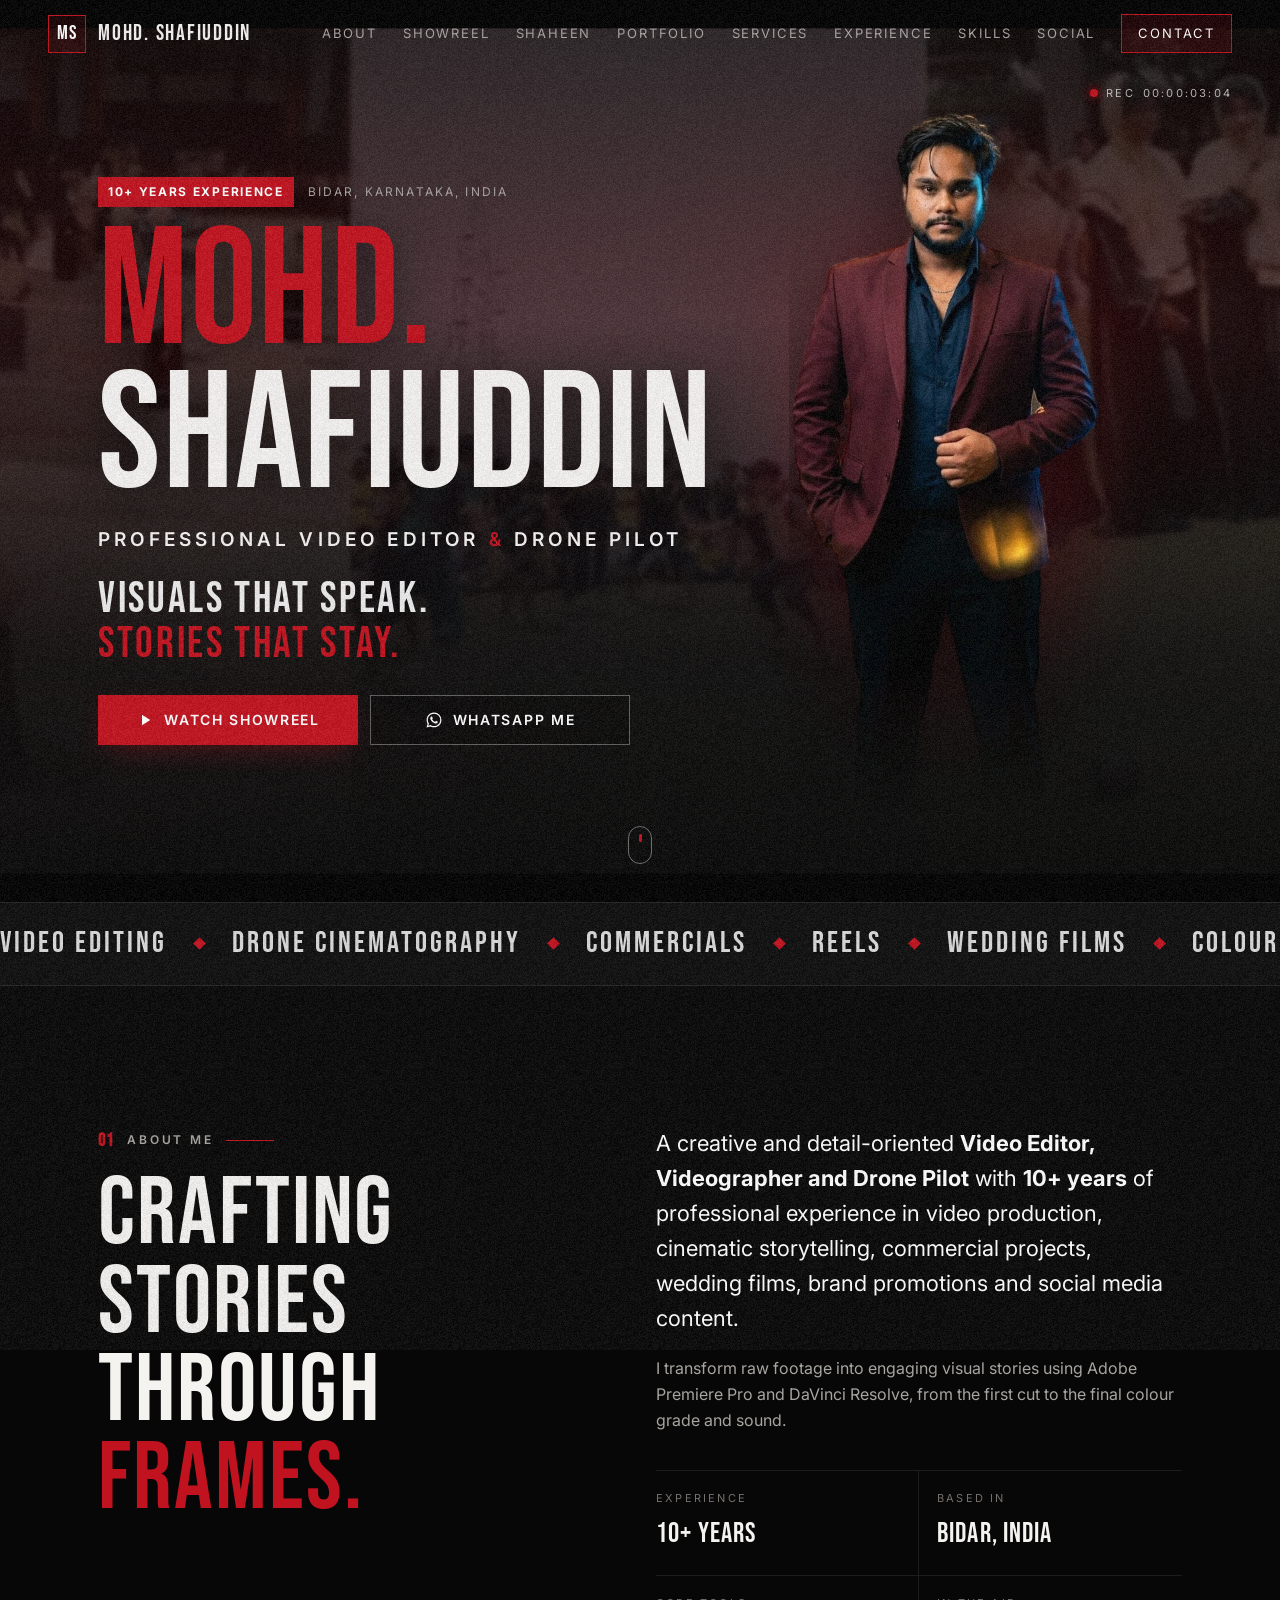
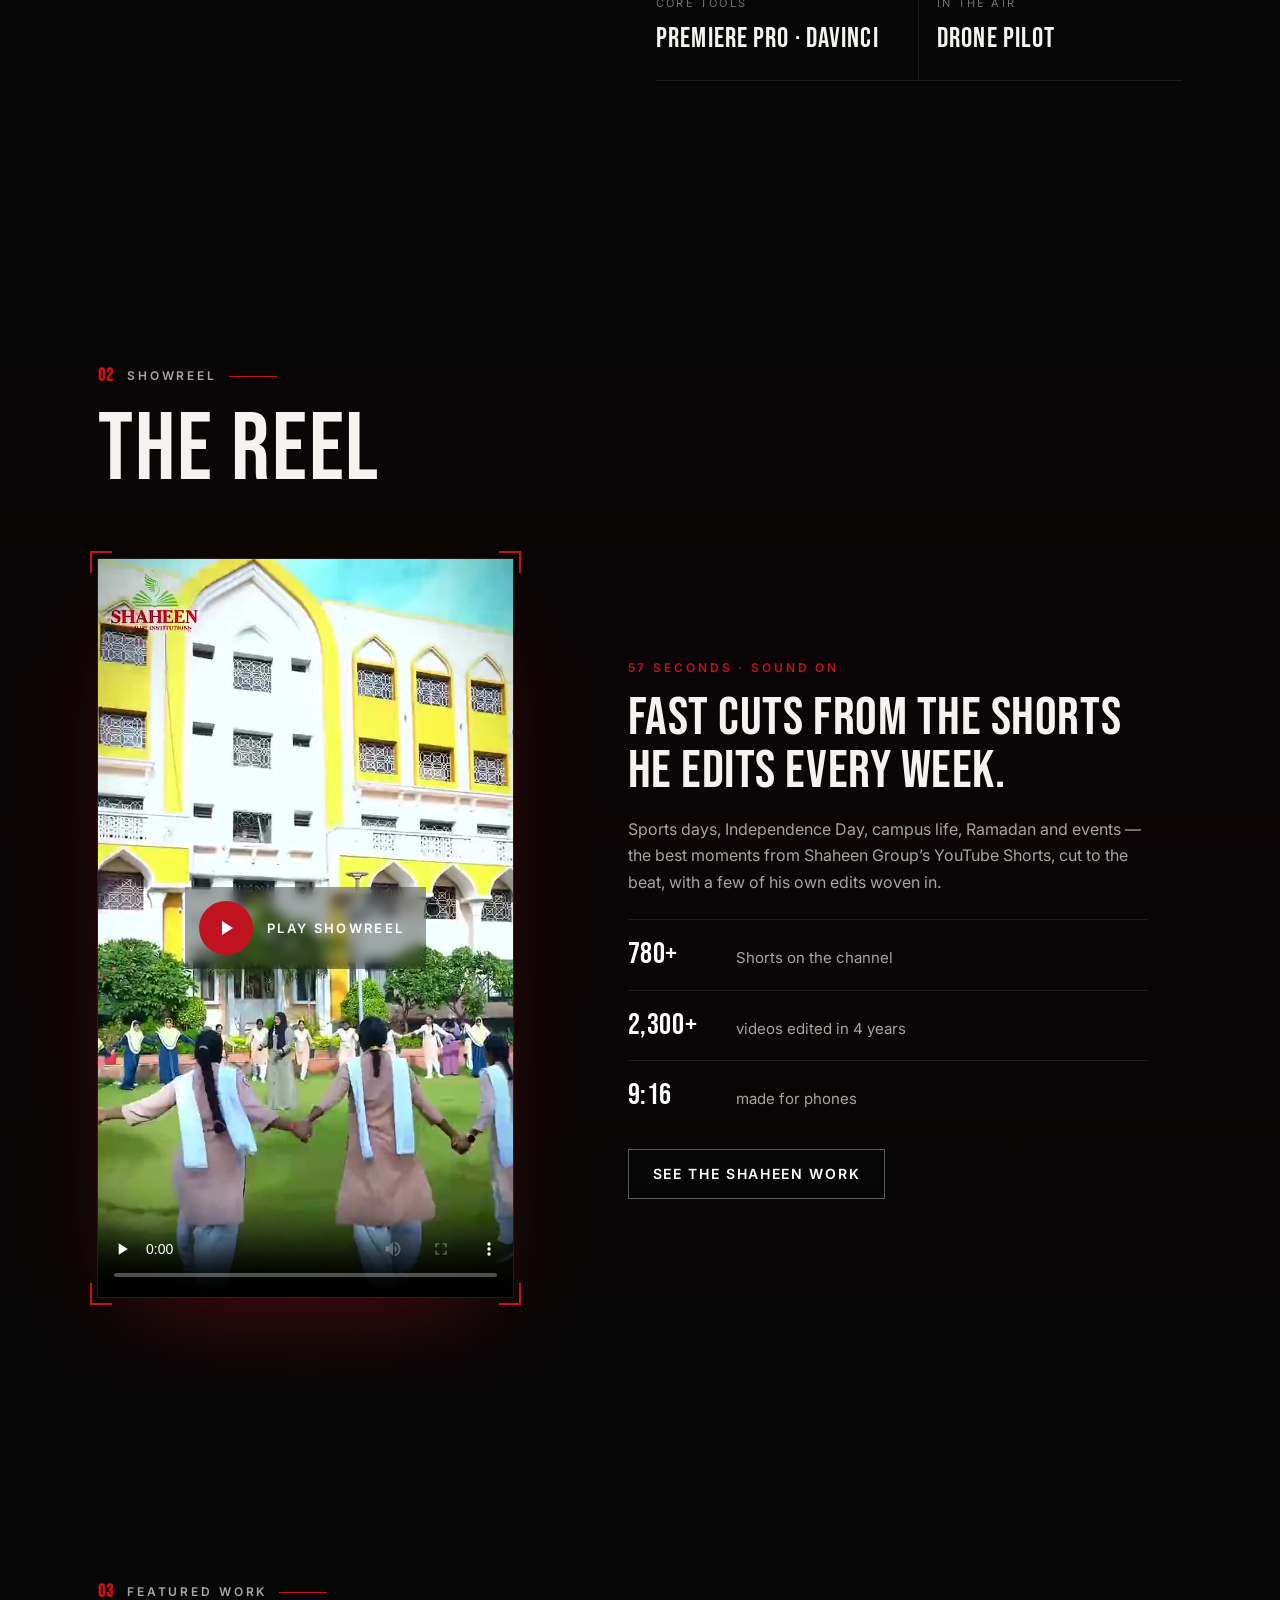
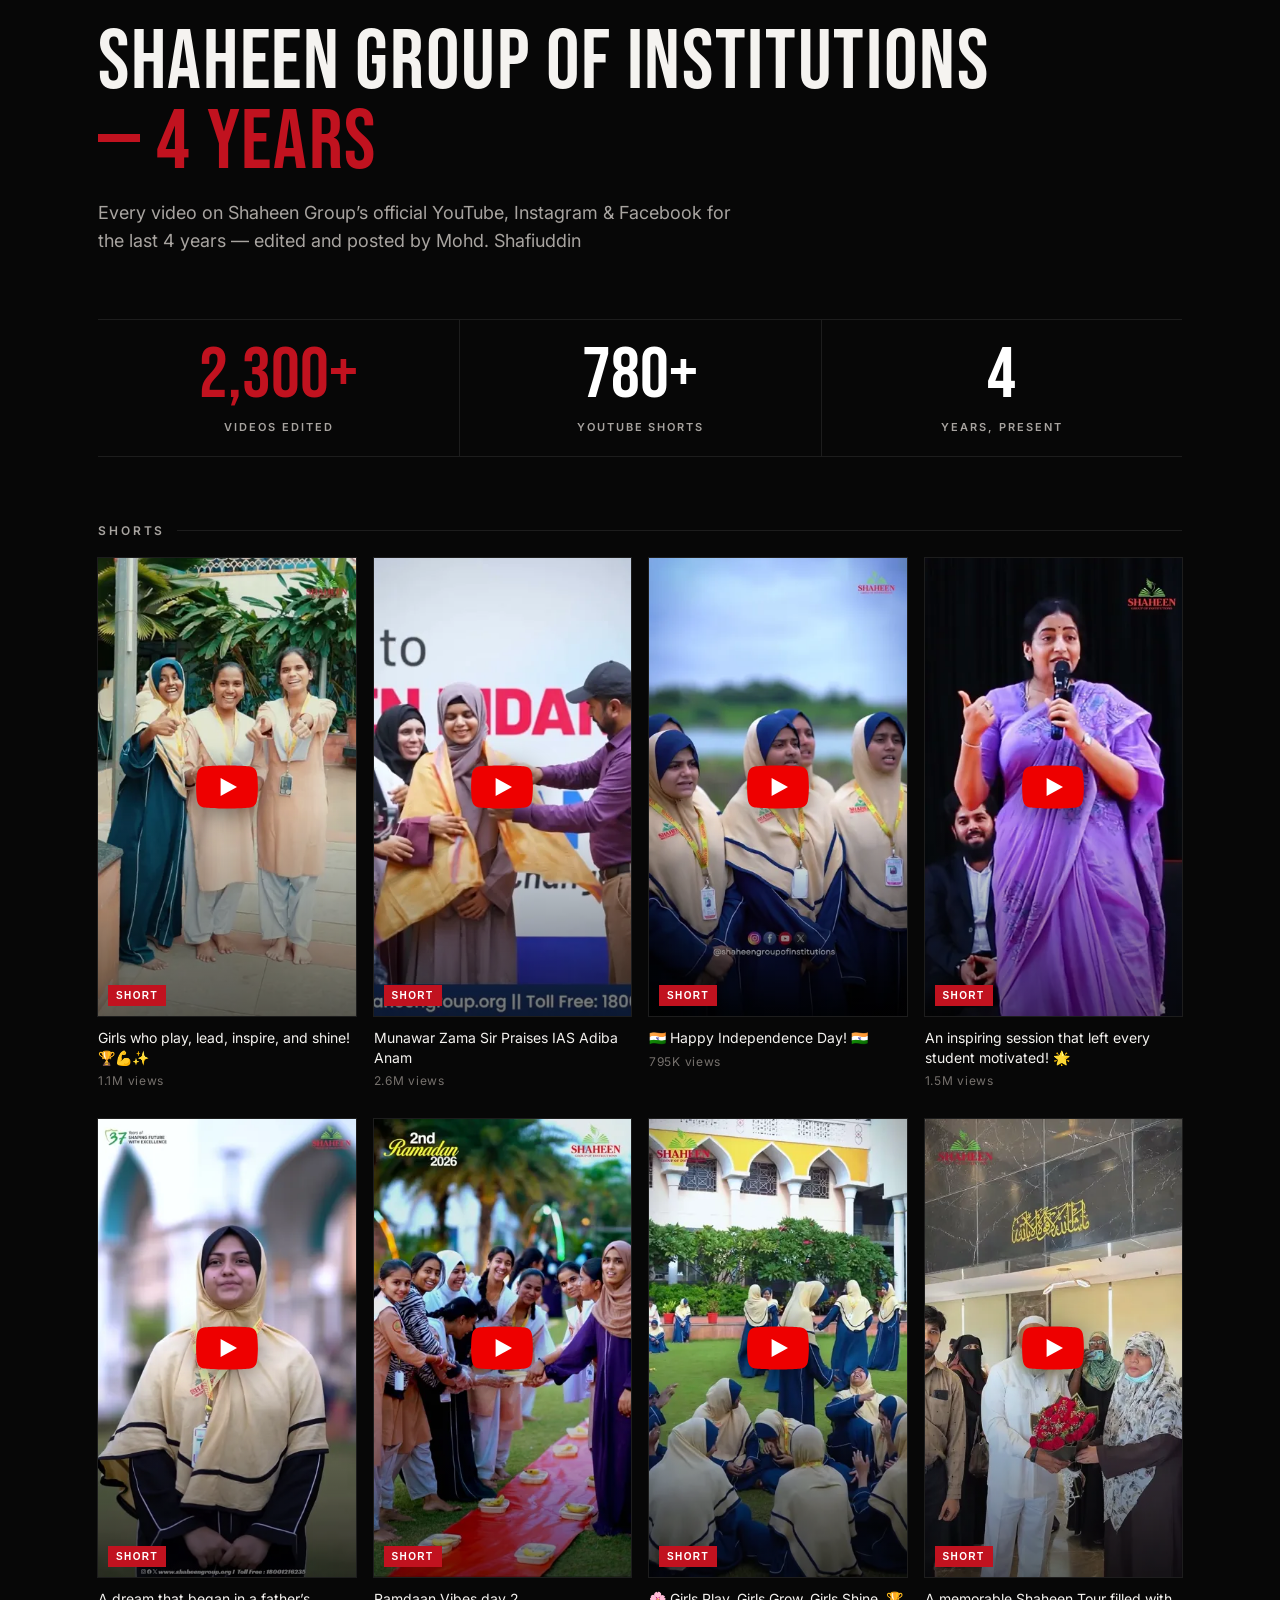
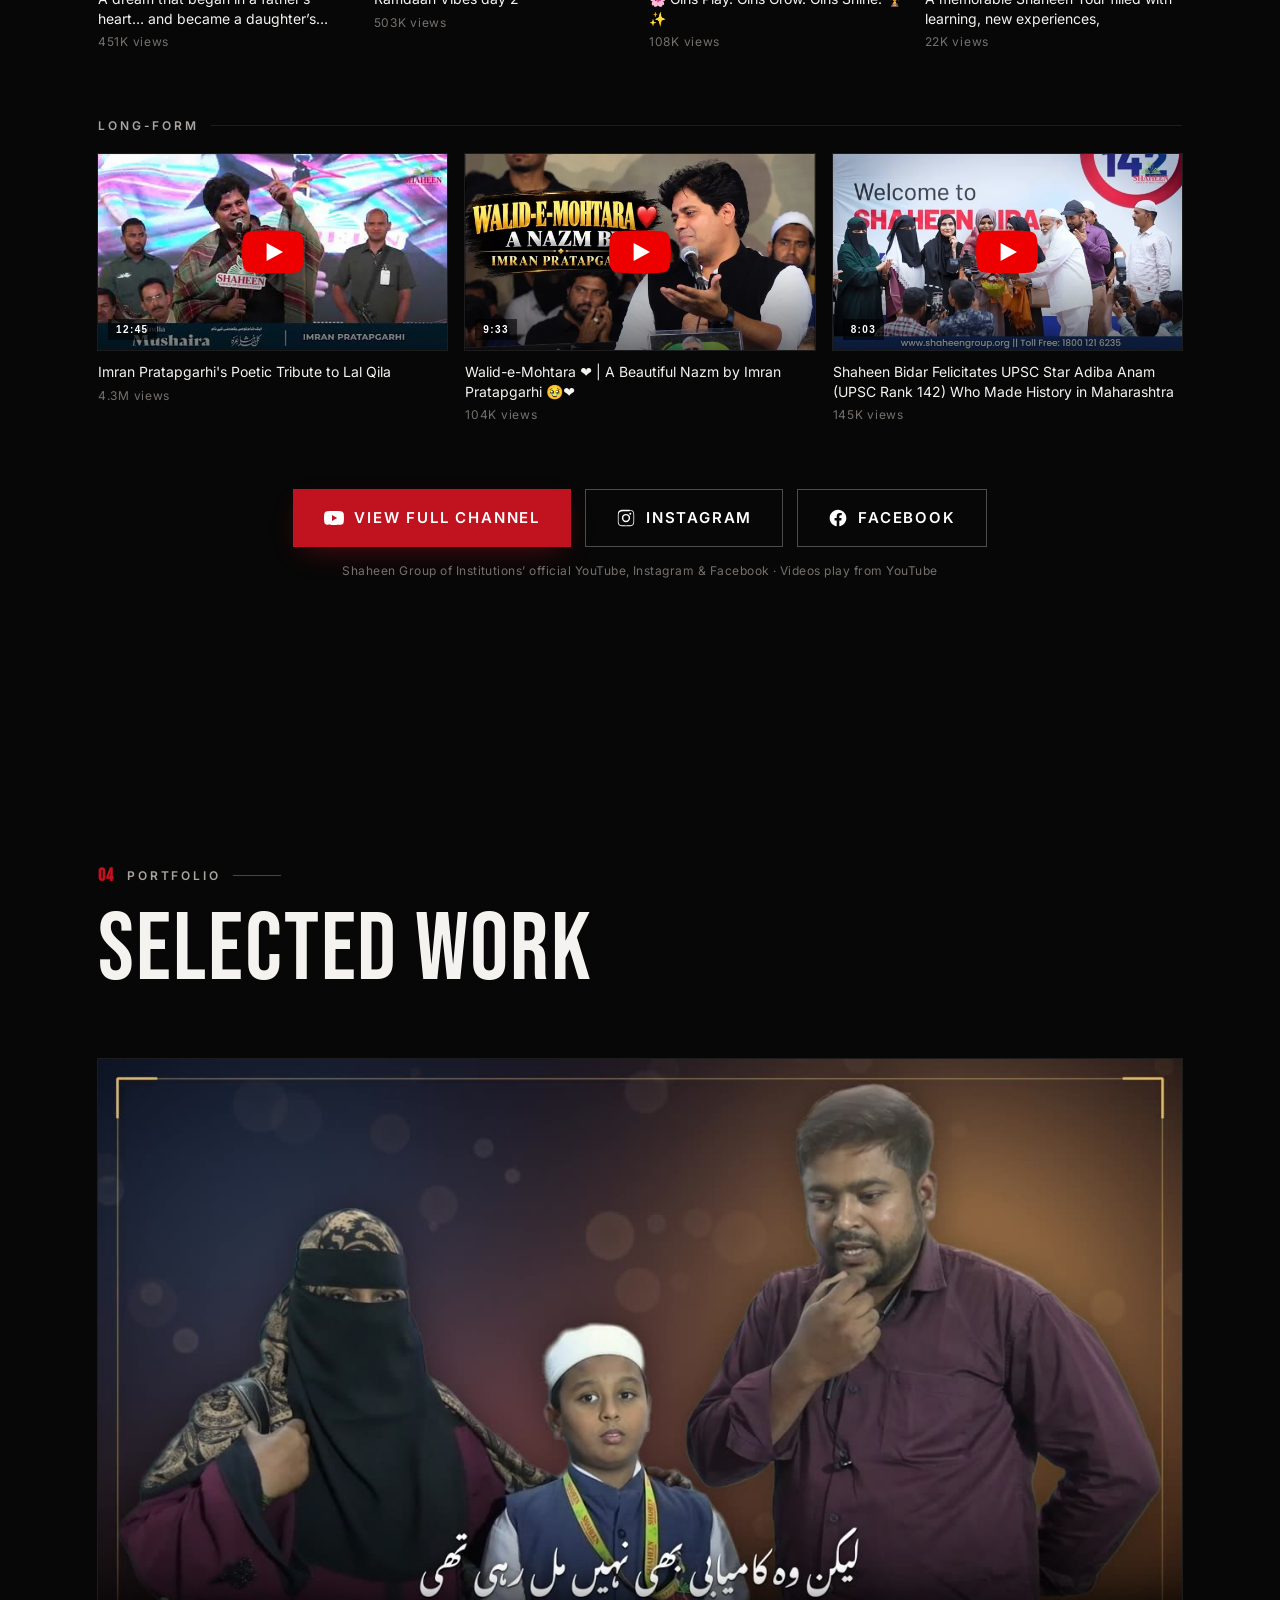
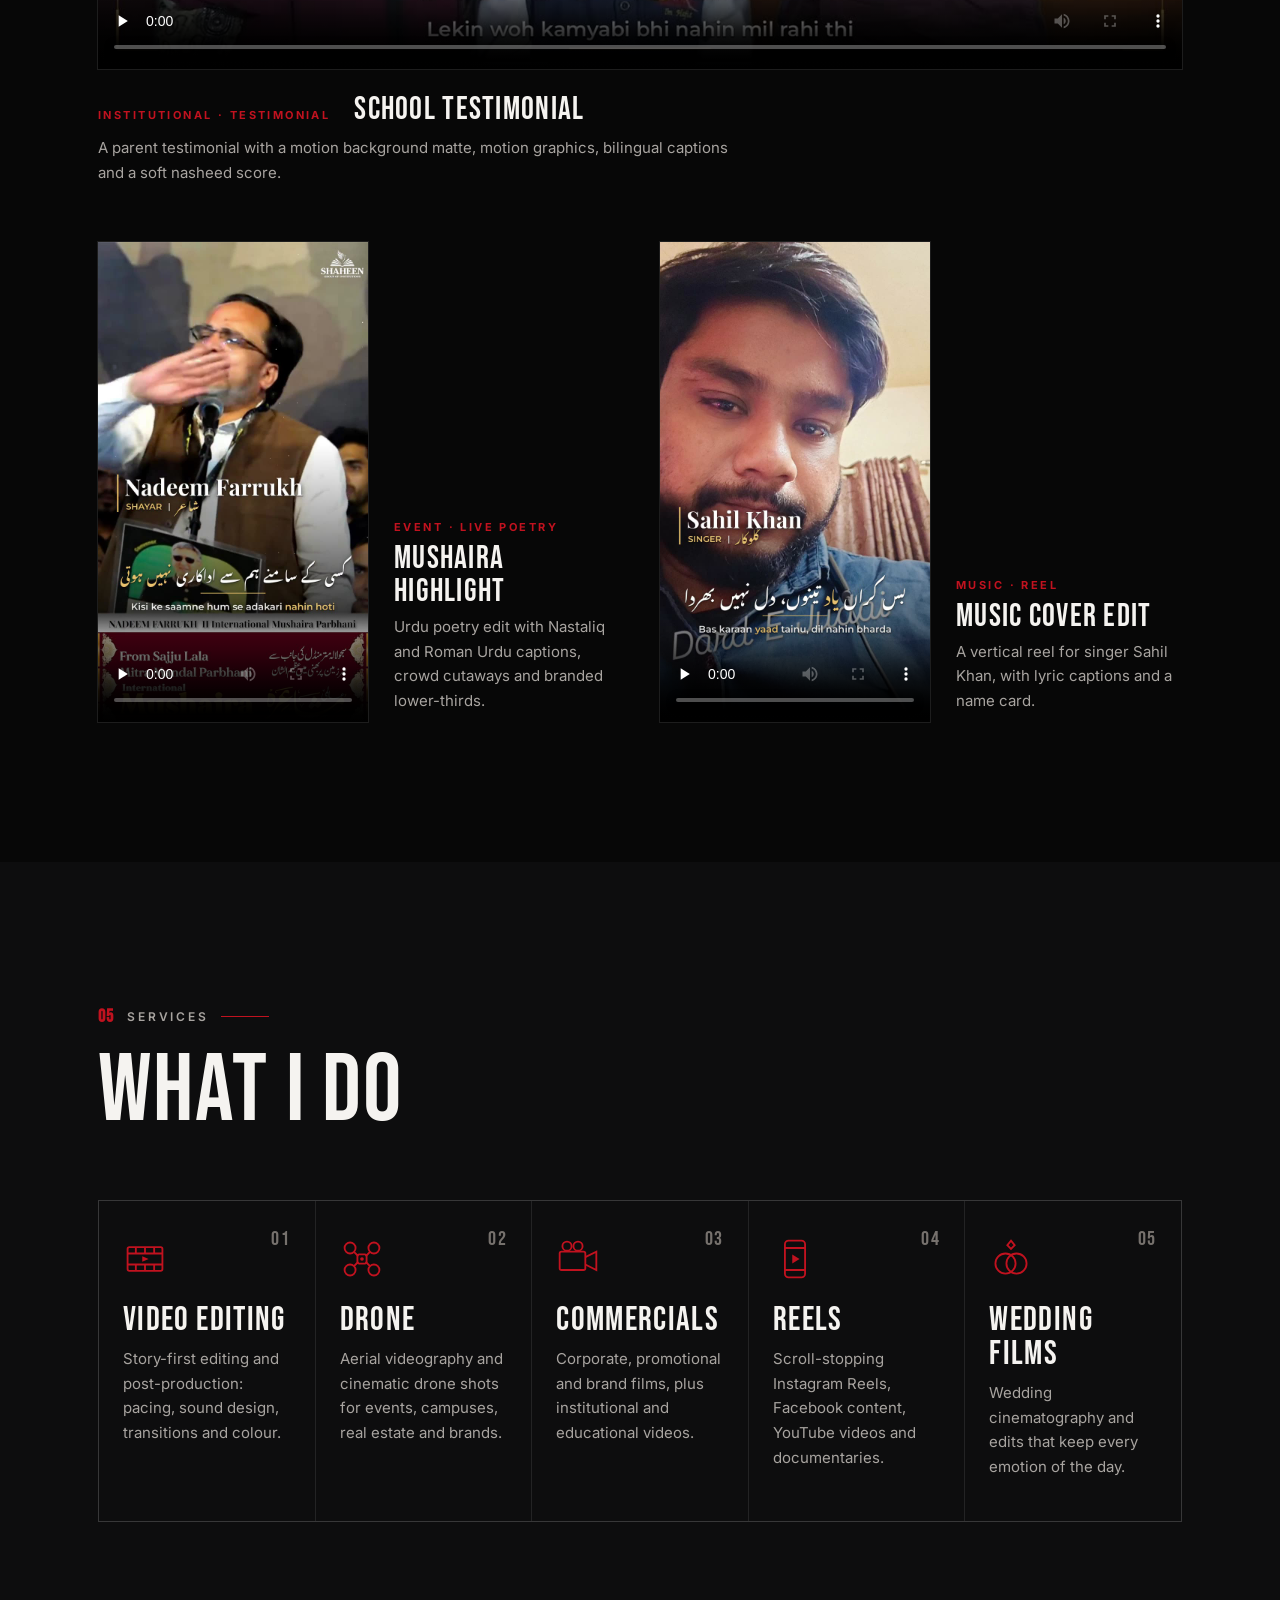
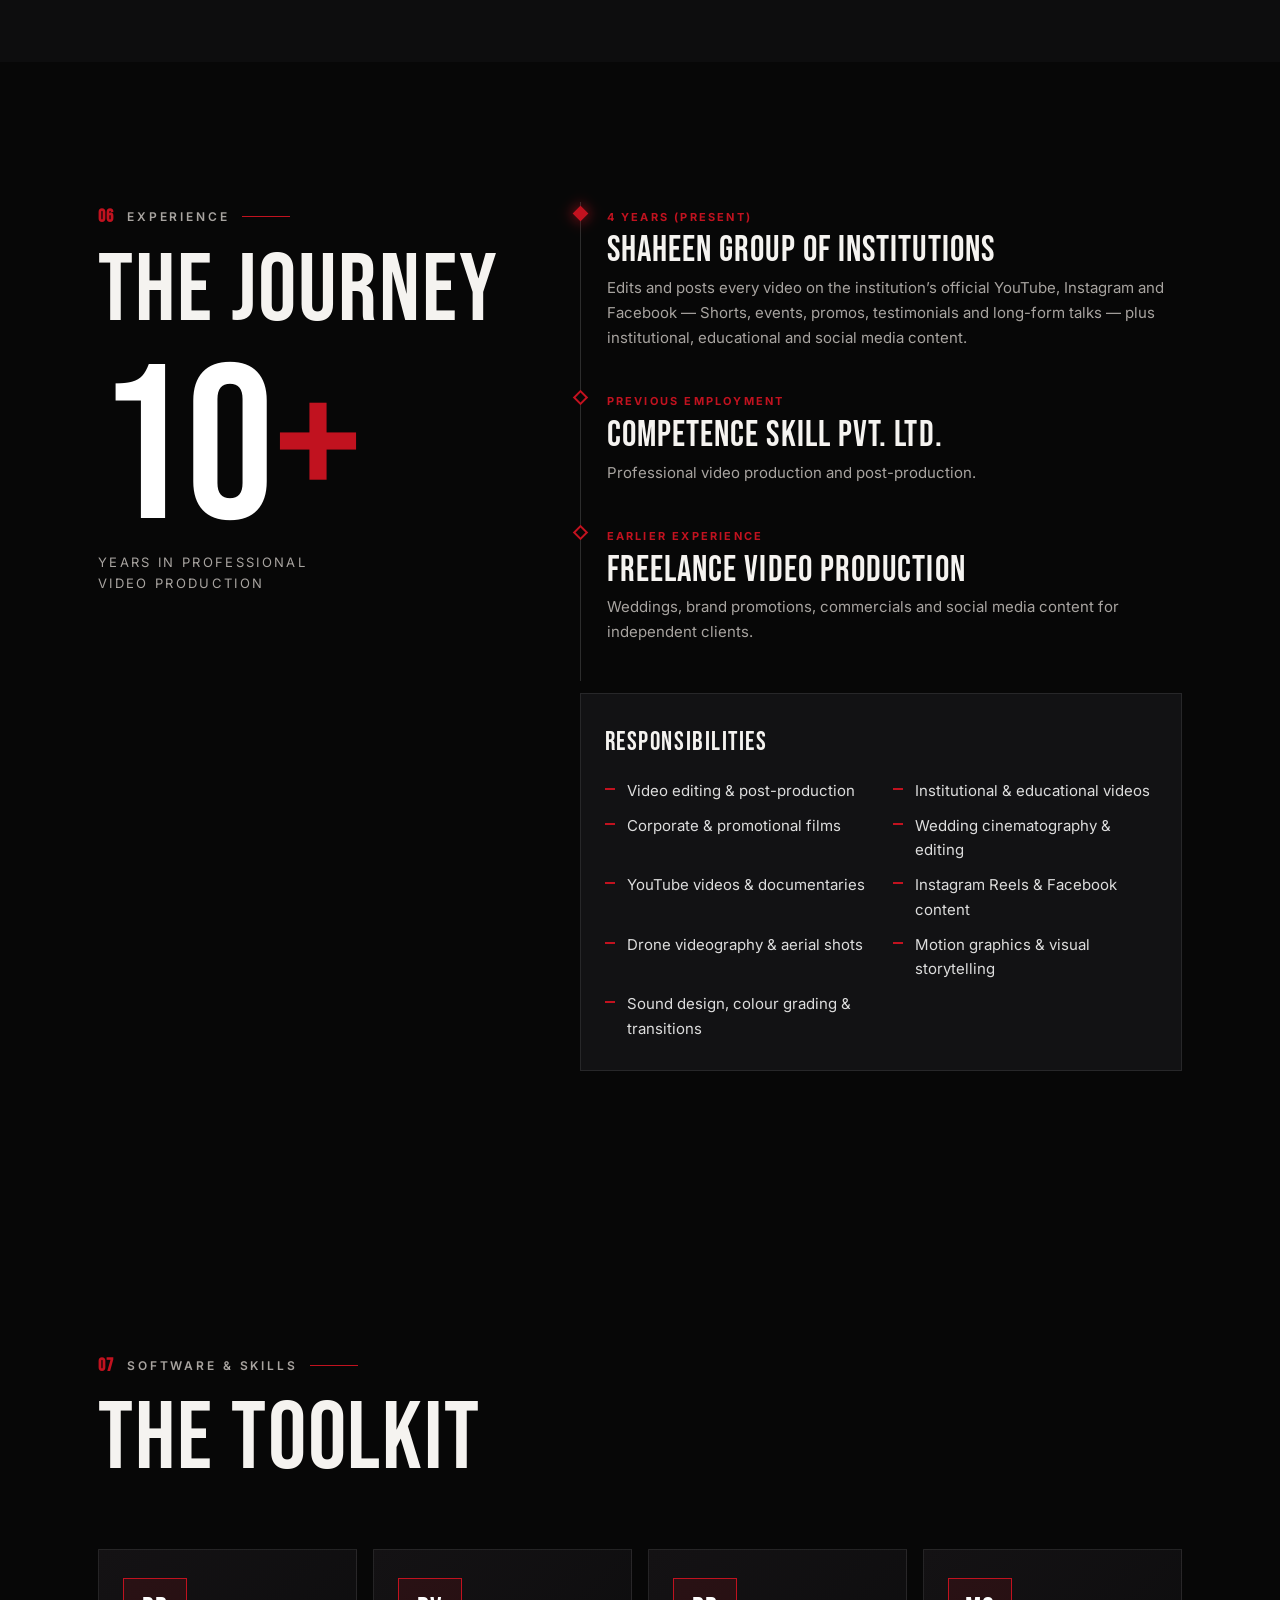
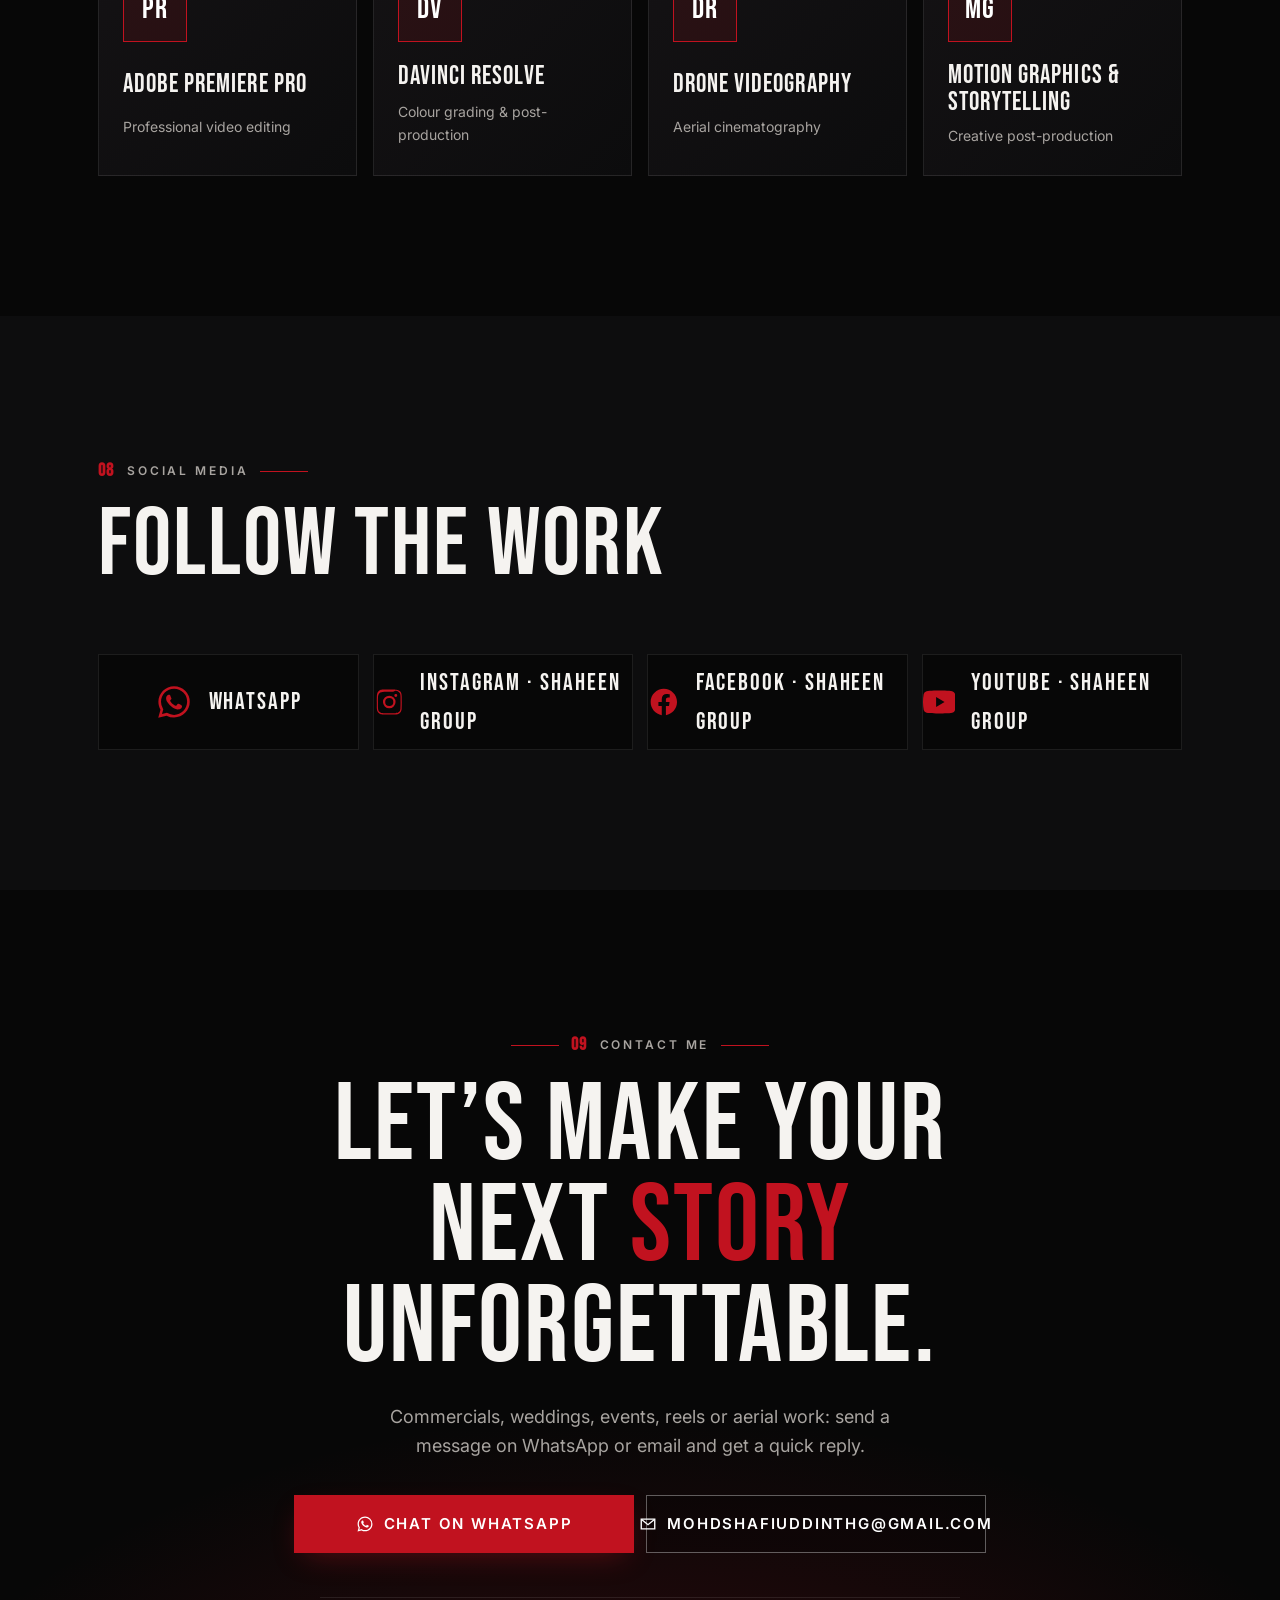
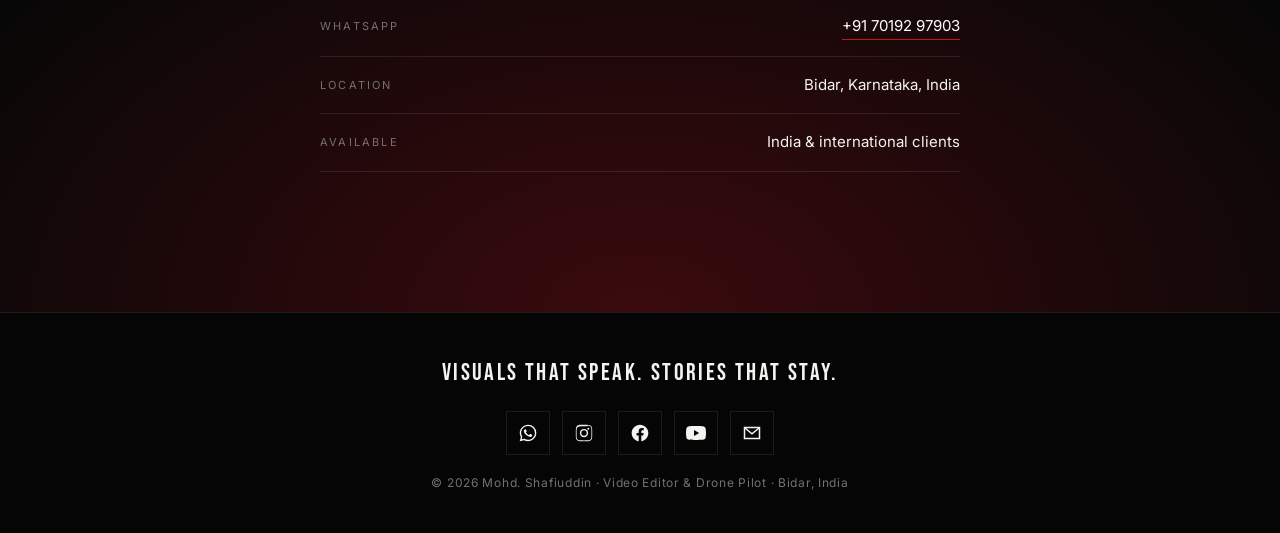
==== commit dab99256: "Add files via upload" ====
--- a/index.html
+++ b/index.html
@@ -145,7 +145,7 @@
     <div class="section-head reveal">
       <p class="kicker"><span>03</span> Featured Work</p>
       <h2>Shaheen Group of Institutions <span class="h-accent">— 4 Years</span></h2>
-      <p class="section-sub">Every video on Shaheen Group’s official YouTube channel — edited by Mohd. Shafiuddin</p>
+      <p class="section-sub">Every video on Shaheen Group’s official YouTube, Instagram &amp; Facebook for the last 4 years — edited and posted by Mohd. Shafiuddin</p>
     </div>
     <ul class="sg-stats reveal" aria-label="Channel numbers">
       <li><strong>2,300+</strong><span>videos edited</span></li>
@@ -259,7 +259,9 @@
     </ul>
     <div class="sg-cta reveal">
       <a class="btn btn-red btn-lg" href="https://www.youtube.com/c/shaheengroupofinstitutions" target="_blank" rel="noopener"><svg viewBox="0 0 24 24" aria-hidden="true"><path fill="currentColor" d="M23.5 6.2a3 3 0 0 0-2.12-2.13C19.5 3.56 12 3.56 12 3.56s-7.5 0-9.38.5A3 3 0 0 0 .5 6.2 31.4 31.4 0 0 0 0 12a31.4 31.4 0 0 0 .5 5.8 3 3 0 0 0 2.12 2.13c1.88.5 9.38.5 9.38.5s7.5 0 9.38-.5a3 3 0 0 0 2.12-2.13A31.4 31.4 0 0 0 24 12a31.4 31.4 0 0 0-.5-5.8ZM9.6 15.57V8.43L15.82 12 9.6 15.57Z"/></svg>View full channel</a>
-      <p class="sg-note">Shaheen Group of Institutions’ official channel · Videos play from YouTube</p>
+      <a class="btn btn-lg sg-social" href="https://www.instagram.com/shaheengroupofinstitutions/" target="_blank" rel="noopener"><svg viewBox="0 0 24 24" aria-hidden="true"><path fill="currentColor" d="M12 2.2c3.2 0 3.58.01 4.85.07 1.17.05 1.8.25 2.23.41.56.22.96.48 1.38.9.42.42.68.82.9 1.38.16.42.36 1.06.41 2.23.06 1.27.07 1.65.07 4.85s-.01 3.58-.07 4.85c-.05 1.17-.25 1.8-.41 2.23-.22.56-.48.96-.9 1.38-.42.42-.82.68-1.38.9-.42.16-1.06.36-2.23.41-1.27.06-1.65.07-4.85.07s-3.58-.01-4.85-.07c-1.17-.05-1.8-.25-2.23-.41a3.7 3.7 0 0 1-1.38-.9 3.7 3.7 0 0 1-.9-1.38c-.16-.42-.36-1.06-.41-2.23C2.21 15.58 2.2 15.2 2.2 12s.01-3.58.07-4.85c.05-1.17.25-1.8.41-2.23.22-.56.48-.96.9-1.38.42-.42.82-.68 1.38-.9.42-.16 1.06-.36 2.23-.41C8.42 2.21 8.8 2.2 12 2.2Zm0 1.8c-3.15 0-3.5.01-4.74.07-.98.04-1.51.2-1.86.34-.47.18-.8.4-1.15.75-.35.35-.57.68-.75 1.15-.14.35-.3.88-.34 1.86C3.1 9.4 3.1 9.77 3.1 12s0 3.5.06 4.74c.04.98.2 1.51.34 1.86.18.47.4.8.75 1.15.35.35.68.57 1.15.75.35.14.88.3 1.86.34 1.24.06 1.59.07 4.74.07s3.5-.01 4.74-.07c.98-.04 1.51-.2 1.86-.34.47-.18.8-.4 1.15-.75.35-.35.57-.68.75-1.15.14-.35.3-.88.34-1.86.06-1.24.07-1.59.07-4.74s-.01-3.5-.07-4.74c-.04-.98-.2-1.51-.34-1.86a3.1 3.1 0 0 0-.75-1.15 3.1 3.1 0 0 0-1.15-.75c-.35-.14-.88-.3-1.86-.34C15.5 4.01 15.15 4 12 4Zm0 3.05a4.95 4.95 0 1 1 0 9.9 4.95 4.95 0 0 1 0-9.9Zm0 8.15a3.2 3.2 0 1 0 0-6.4 3.2 3.2 0 0 0 0 6.4Zm6.3-8.35a1.16 1.16 0 1 1-2.32 0 1.16 1.16 0 0 1 2.32 0Z"/></svg>Instagram</a>
+      <a class="btn btn-lg sg-social" href="https://www.facebook.com/shaheengroupofinstitutions/" target="_blank" rel="noopener"><svg viewBox="0 0 24 24" aria-hidden="true"><path fill="currentColor" d="M22 12.06C22 6.5 17.52 2 12 2S2 6.5 2 12.06c0 5.02 3.66 9.18 8.44 9.94v-7.03H7.9v-2.91h2.54V9.85c0-2.52 1.49-3.91 3.78-3.91 1.1 0 2.24.2 2.24.2v2.47h-1.26c-1.24 0-1.63.78-1.63 1.57v1.88h2.78l-.44 2.91h-2.34V22c4.78-.76 8.43-4.92 8.43-9.94Z"/></svg>Facebook</a>
+      <p class="sg-note">Shaheen Group of Institutions’ official YouTube, Instagram &amp; Facebook · Videos play from YouTube</p>
     </div>
   </div>
 </section>
@@ -337,7 +339,7 @@
         <li class="reveal">
           <span class="tl-when">4 years (present)</span>
           <h3>Shaheen Group of Institutions</h3>
-          <p>Edits every video on the institution’s official YouTube channel — Shorts, events, promos, testimonials and long-form talks — plus institutional, educational and social media content.</p>
+          <p>Edits and posts every video on the institution’s official YouTube, Instagram and Facebook — Shorts, events, promos, testimonials and long-form talks — plus institutional, educational and social media content.</p>
         </li>
         <li class="reveal">
           <span class="tl-when">Previous employment</span>
@@ -393,8 +395,8 @@
     </div>
     <div class="social-grid reveal">
       <a class="social-tile js-wa" data-social="whatsapp" href="https://wa.me/917019297903" target="_blank" rel="noopener"><svg viewBox="0 0 24 24" aria-hidden="true"><path fill="currentColor" d="M12.04 2C6.58 2 2.13 6.45 2.13 11.91c0 1.75.46 3.45 1.32 4.95L2.05 22l5.25-1.38a9.9 9.9 0 0 0 4.74 1.21h.01c5.46 0 9.91-4.45 9.91-9.91A9.85 9.85 0 0 0 12.04 2Zm0 18.15h-.01a8.2 8.2 0 0 1-4.19-1.15l-.3-.18-3.12.82.83-3.04-.2-.31a8.2 8.2 0 0 1-1.26-4.38c0-4.54 3.7-8.24 8.25-8.24a8.2 8.2 0 0 1 8.24 8.25c0 4.54-3.7 8.23-8.24 8.23Zm4.52-6.16c-.25-.12-1.47-.72-1.69-.81-.23-.08-.39-.12-.56.13-.16.24-.64.8-.78.97-.14.16-.29.18-.54.06-.25-.12-1.05-.39-1.99-1.23-.74-.66-1.23-1.47-1.38-1.72-.14-.25-.01-.38.11-.5.11-.11.25-.29.37-.43.13-.15.17-.25.25-.41.08-.17.04-.31-.02-.43-.06-.13-.56-1.34-.76-1.84-.2-.48-.41-.42-.56-.43h-.48a.92.92 0 0 0-.66.31c-.23.25-.87.85-.87 2.07 0 1.22.89 2.4 1.01 2.56.12.17 1.75 2.67 4.24 3.74.59.26 1.05.41 1.41.52.59.19 1.13.16 1.56.1.48-.07 1.47-.6 1.67-1.18.21-.58.21-1.08.15-1.18-.06-.11-.22-.17-.47-.29Z"/></svg><span>WhatsApp</span></a>
-      <a class="social-tile" data-social="instagram" href="#" target="_blank" rel="noopener" hidden><svg viewBox="0 0 24 24" aria-hidden="true"><path fill="currentColor" d="M12 2.2c3.2 0 3.58.01 4.85.07 1.17.05 1.8.25 2.23.41.56.22.96.48 1.38.9.42.42.68.82.9 1.38.16.42.36 1.06.41 2.23.06 1.27.07 1.65.07 4.85s-.01 3.58-.07 4.85c-.05 1.17-.25 1.8-.41 2.23-.22.56-.48.96-.9 1.38-.42.42-.82.68-1.38.9-.42.16-1.06.36-2.23.41-1.27.06-1.65.07-4.85.07s-3.58-.01-4.85-.07c-1.17-.05-1.8-.25-2.23-.41a3.7 3.7 0 0 1-1.38-.9 3.7 3.7 0 0 1-.9-1.38c-.16-.42-.36-1.06-.41-2.23C2.21 15.58 2.2 15.2 2.2 12s.01-3.58.07-4.85c.05-1.17.25-1.8.41-2.23.22-.56.48-.96.9-1.38.42-.42.82-.68 1.38-.9.42-.16 1.06-.36 2.23-.41C8.42 2.21 8.8 2.2 12 2.2Zm0 1.8c-3.15 0-3.5.01-4.74.07-.98.04-1.51.2-1.86.34-.47.18-.8.4-1.15.75-.35.35-.57.68-.75 1.15-.14.35-.3.88-.34 1.86C3.1 9.4 3.1 9.77 3.1 12s0 3.5.06 4.74c.04.98.2 1.51.34 1.86.18.47.4.8.75 1.15.35.35.68.57 1.15.75.35.14.88.3 1.86.34 1.24.06 1.59.07 4.74.07s3.5-.01 4.74-.07c.98-.04 1.51-.2 1.86-.34.47-.18.8-.4 1.15-.75.35-.35.57-.68.75-1.15.14-.35.3-.88.34-1.86.06-1.24.07-1.59.07-4.74s-.01-3.5-.07-4.74c-.04-.98-.2-1.51-.34-1.86a3.1 3.1 0 0 0-.75-1.15 3.1 3.1 0 0 0-1.15-.75c-.35-.14-.88-.3-1.86-.34C15.5 4.01 15.15 4 12 4Zm0 3.05a4.95 4.95 0 1 1 0 9.9 4.95 4.95 0 0 1 0-9.9Zm0 8.15a3.2 3.2 0 1 0 0-6.4 3.2 3.2 0 0 0 0 6.4Zm6.3-8.35a1.16 1.16 0 1 1-2.32 0 1.16 1.16 0 0 1 2.32 0Z"/></svg><span>Instagram</span></a>
-      <a class="social-tile" data-social="facebook" href="#" target="_blank" rel="noopener" hidden><svg viewBox="0 0 24 24" aria-hidden="true"><path fill="currentColor" d="M22 12.06C22 6.5 17.52 2 12 2S2 6.5 2 12.06c0 5.02 3.66 9.18 8.44 9.94v-7.03H7.9v-2.91h2.54V9.85c0-2.52 1.49-3.91 3.78-3.91 1.1 0 2.24.2 2.24.2v2.47h-1.26c-1.24 0-1.63.78-1.63 1.57v1.88h2.78l-.44 2.91h-2.34V22c4.78-.76 8.43-4.92 8.43-9.94Z"/></svg><span>Facebook</span></a>
+      <a class="social-tile" data-social="instagram" href="#" target="_blank" rel="noopener" hidden><svg viewBox="0 0 24 24" aria-hidden="true"><path fill="currentColor" d="M12 2.2c3.2 0 3.58.01 4.85.07 1.17.05 1.8.25 2.23.41.56.22.96.48 1.38.9.42.42.68.82.9 1.38.16.42.36 1.06.41 2.23.06 1.27.07 1.65.07 4.85s-.01 3.58-.07 4.85c-.05 1.17-.25 1.8-.41 2.23-.22.56-.48.96-.9 1.38-.42.42-.82.68-1.38.9-.42.16-1.06.36-2.23.41-1.27.06-1.65.07-4.85.07s-3.58-.01-4.85-.07c-1.17-.05-1.8-.25-2.23-.41a3.7 3.7 0 0 1-1.38-.9 3.7 3.7 0 0 1-.9-1.38c-.16-.42-.36-1.06-.41-2.23C2.21 15.58 2.2 15.2 2.2 12s.01-3.58.07-4.85c.05-1.17.25-1.8.41-2.23.22-.56.48-.96.9-1.38.42-.42.82-.68 1.38-.9.42-.16 1.06-.36 2.23-.41C8.42 2.21 8.8 2.2 12 2.2Zm0 1.8c-3.15 0-3.5.01-4.74.07-.98.04-1.51.2-1.86.34-.47.18-.8.4-1.15.75-.35.35-.57.68-.75 1.15-.14.35-.3.88-.34 1.86C3.1 9.4 3.1 9.77 3.1 12s0 3.5.06 4.74c.04.98.2 1.51.34 1.86.18.47.4.8.75 1.15.35.35.68.57 1.15.75.35.14.88.3 1.86.34 1.24.06 1.59.07 4.74.07s3.5-.01 4.74-.07c.98-.04 1.51-.2 1.86-.34.47-.18.8-.4 1.15-.75.35-.35.57-.68.75-1.15.14-.35.3-.88.34-1.86.06-1.24.07-1.59.07-4.74s-.01-3.5-.07-4.74c-.04-.98-.2-1.51-.34-1.86a3.1 3.1 0 0 0-.75-1.15 3.1 3.1 0 0 0-1.15-.75c-.35-.14-.88-.3-1.86-.34C15.5 4.01 15.15 4 12 4Zm0 3.05a4.95 4.95 0 1 1 0 9.9 4.95 4.95 0 0 1 0-9.9Zm0 8.15a3.2 3.2 0 1 0 0-6.4 3.2 3.2 0 0 0 0 6.4Zm6.3-8.35a1.16 1.16 0 1 1-2.32 0 1.16 1.16 0 0 1 2.32 0Z"/></svg><span>Instagram · Shaheen Group</span></a>
+      <a class="social-tile" data-social="facebook" href="#" target="_blank" rel="noopener" hidden><svg viewBox="0 0 24 24" aria-hidden="true"><path fill="currentColor" d="M22 12.06C22 6.5 17.52 2 12 2S2 6.5 2 12.06c0 5.02 3.66 9.18 8.44 9.94v-7.03H7.9v-2.91h2.54V9.85c0-2.52 1.49-3.91 3.78-3.91 1.1 0 2.24.2 2.24.2v2.47h-1.26c-1.24 0-1.63.78-1.63 1.57v1.88h2.78l-.44 2.91h-2.34V22c4.78-.76 8.43-4.92 8.43-9.94Z"/></svg><span>Facebook · Shaheen Group</span></a>
       <a class="social-tile" data-social="youtube" href="#" target="_blank" rel="noopener" hidden><svg viewBox="0 0 24 24" aria-hidden="true"><path fill="currentColor" d="M23.5 6.2a3 3 0 0 0-2.12-2.13C19.5 3.56 12 3.56 12 3.56s-7.5 0-9.38.5A3 3 0 0 0 .5 6.2 31.4 31.4 0 0 0 0 12a31.4 31.4 0 0 0 .5 5.8 3 3 0 0 0 2.12 2.13c1.88.5 9.38.5 9.38.5s7.5 0 9.38-.5a3 3 0 0 0 2.12-2.13A31.4 31.4 0 0 0 24 12a31.4 31.4 0 0 0-.5-5.8ZM9.6 15.57V8.43L15.82 12 9.6 15.57Z"/></svg><span>YouTube · Shaheen Group</span></a>
     </div>
   </div>
--- a/styles.css
+++ b/styles.css
@@ -343,3 +343,6 @@
 @media (max-width:420px){.sg-stats span{letter-spacing:.1em;font-size:10px}}
 
 .shaheen h2 .h-accent{display:block;color:var(--red)}
+
+.sg-cta{flex-direction:row;flex-wrap:wrap;justify-content:center}.sg-cta .sg-note{flex-basis:100%}
+.sg-social{border-color:rgba(255,255,255,.28);color:#fff;background:transparent}.sg-social:hover{border-color:var(--red);transform:translateY(-2px)}
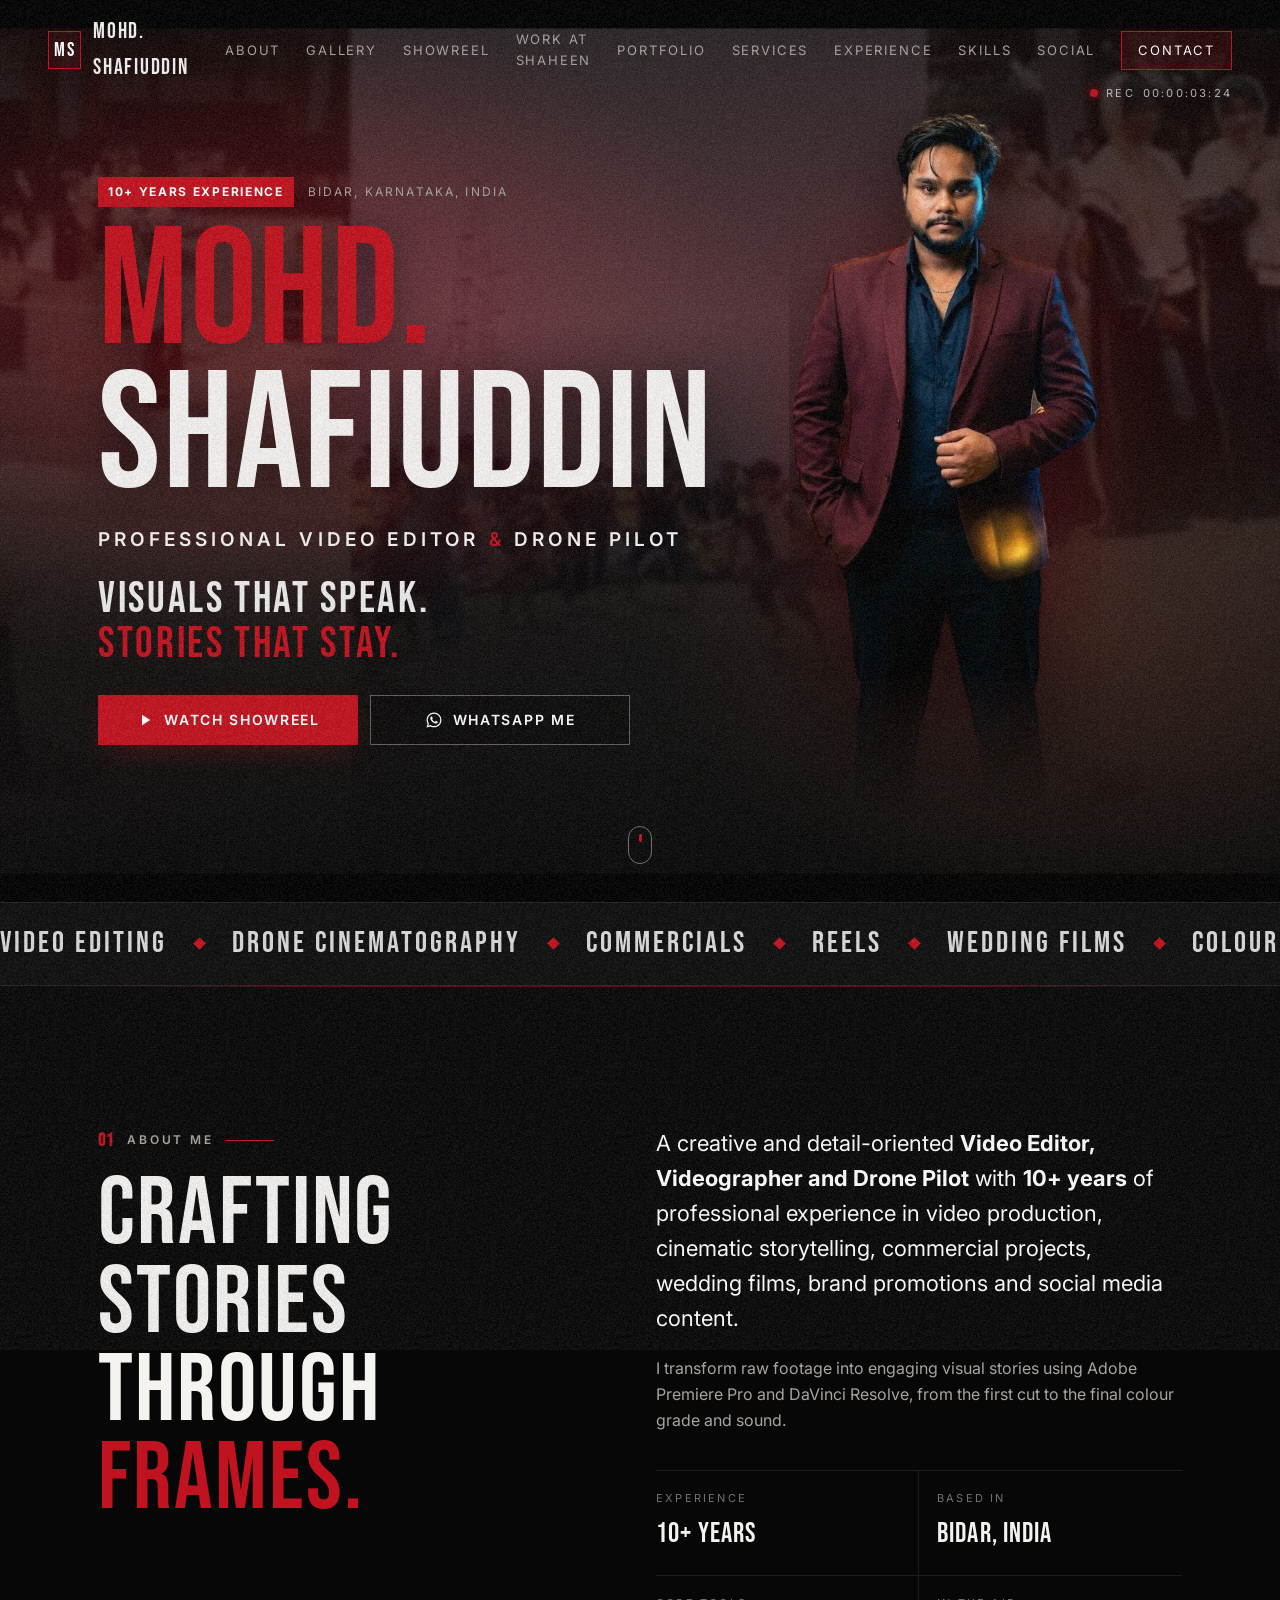
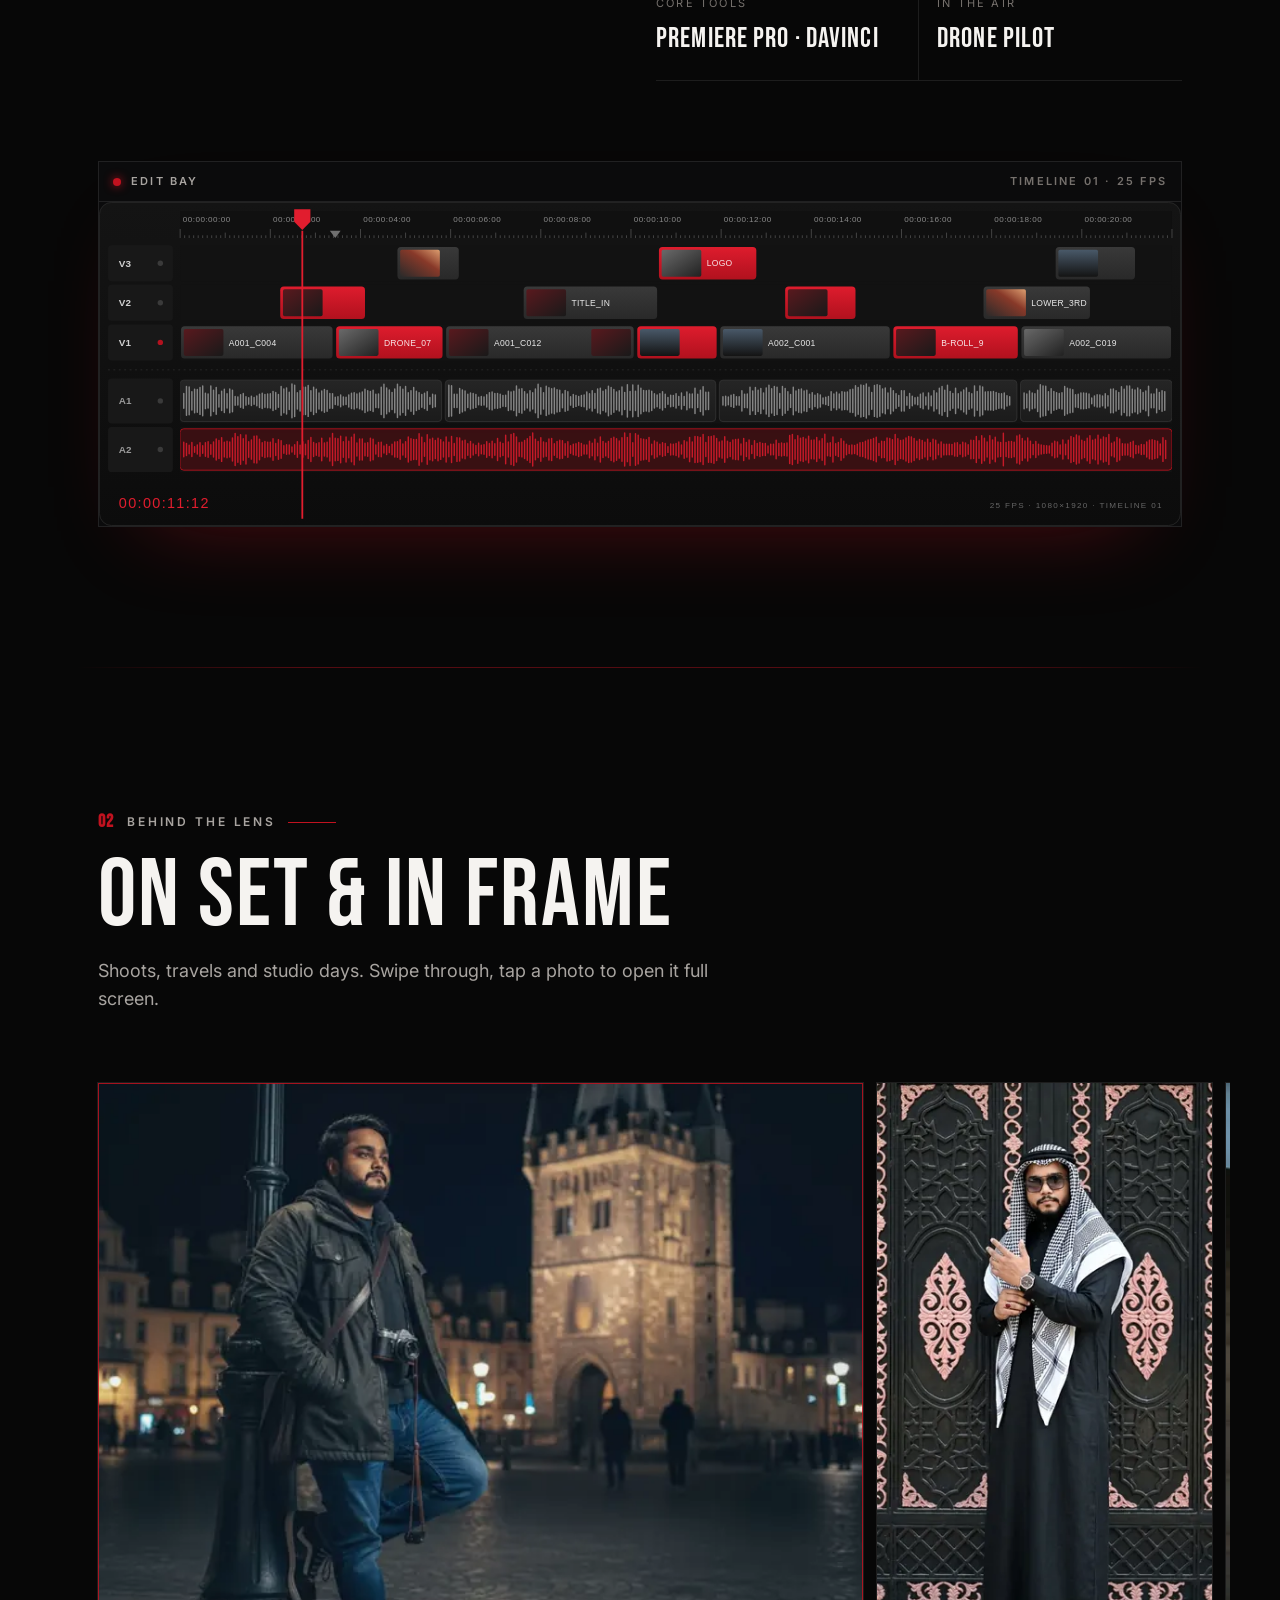
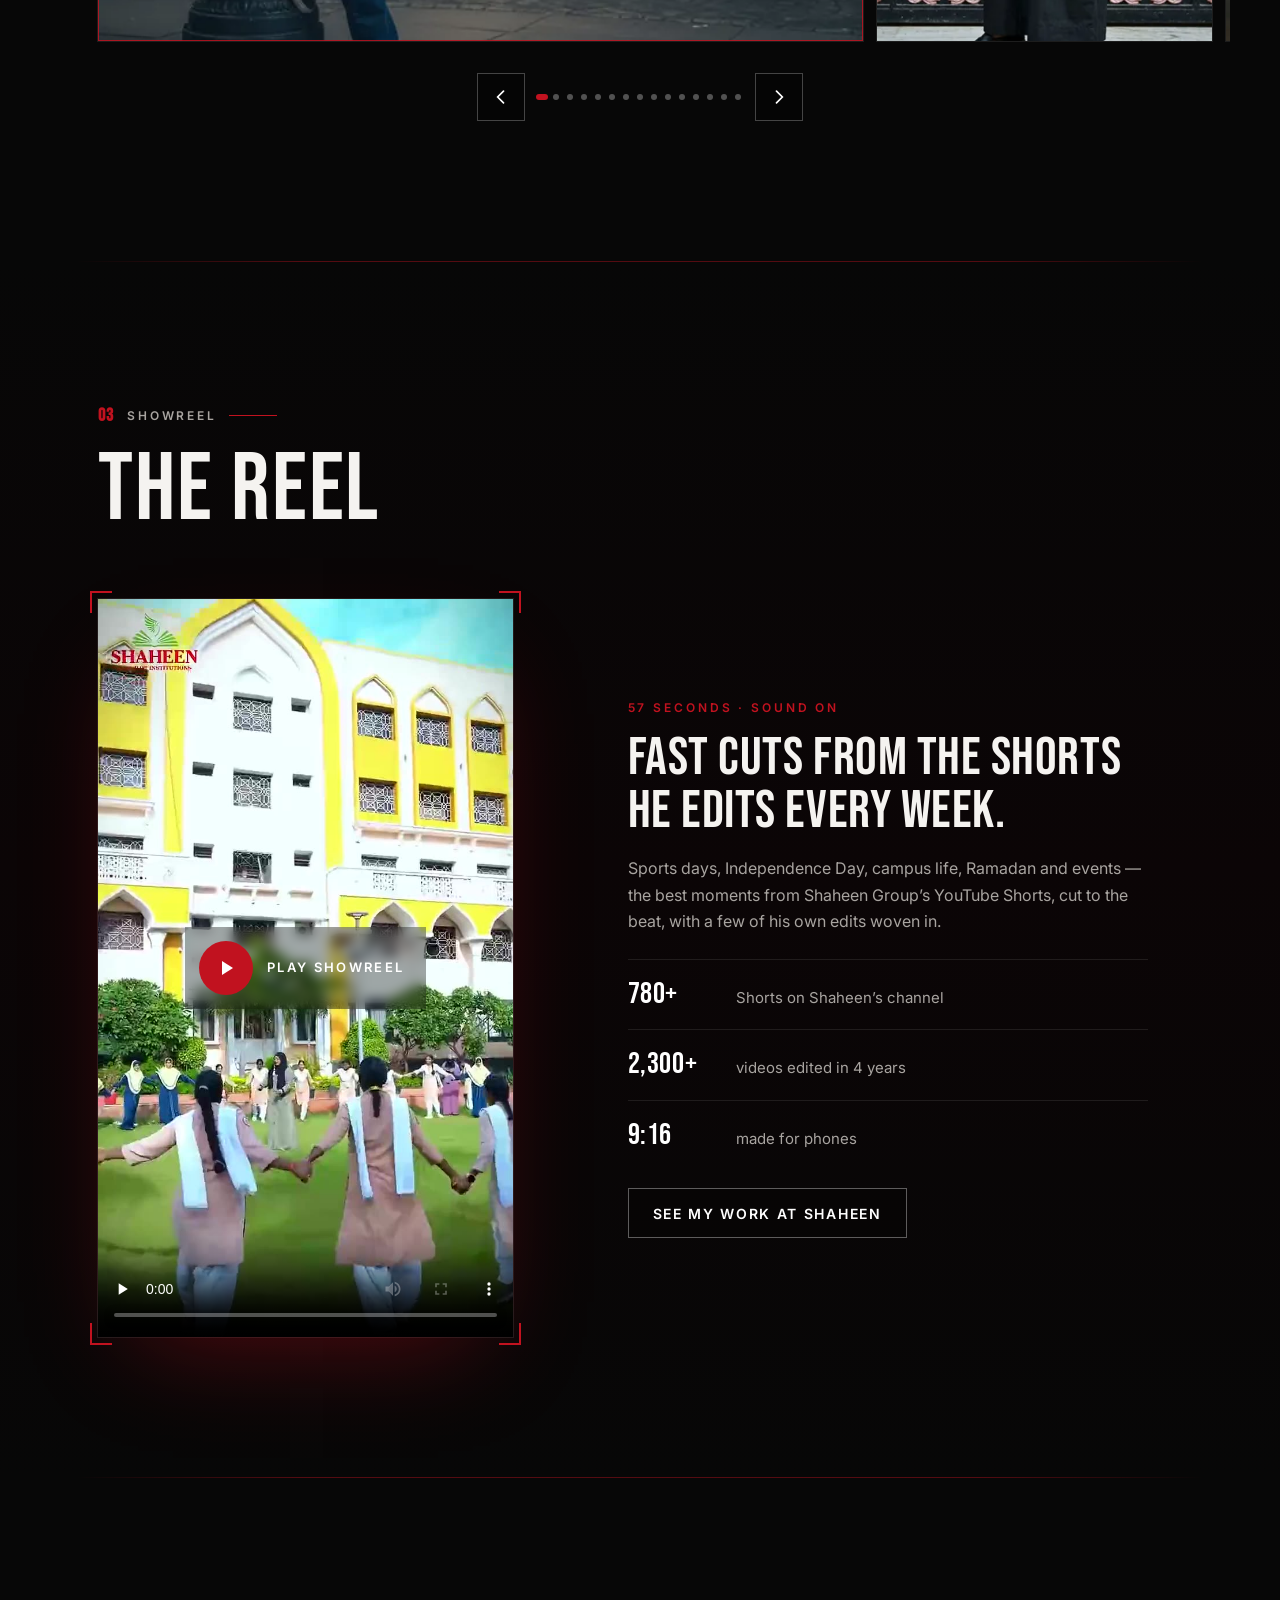
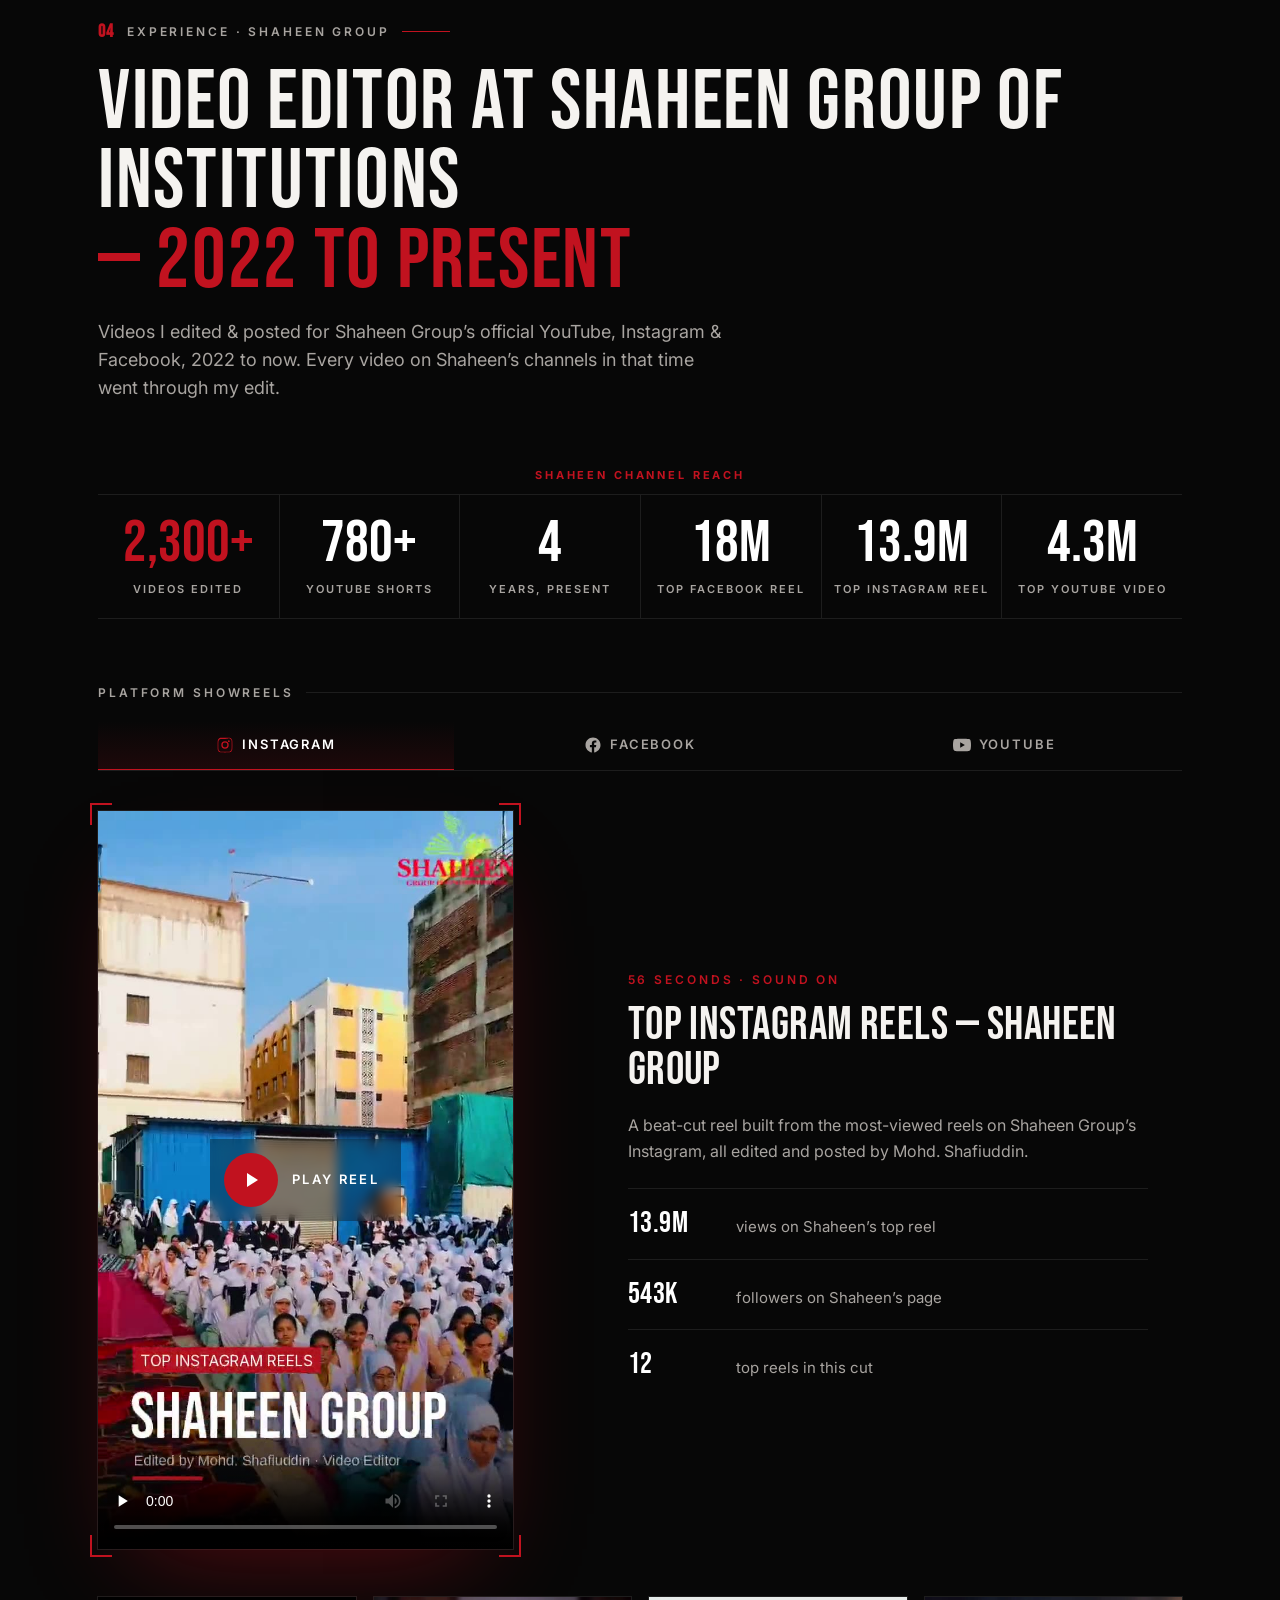
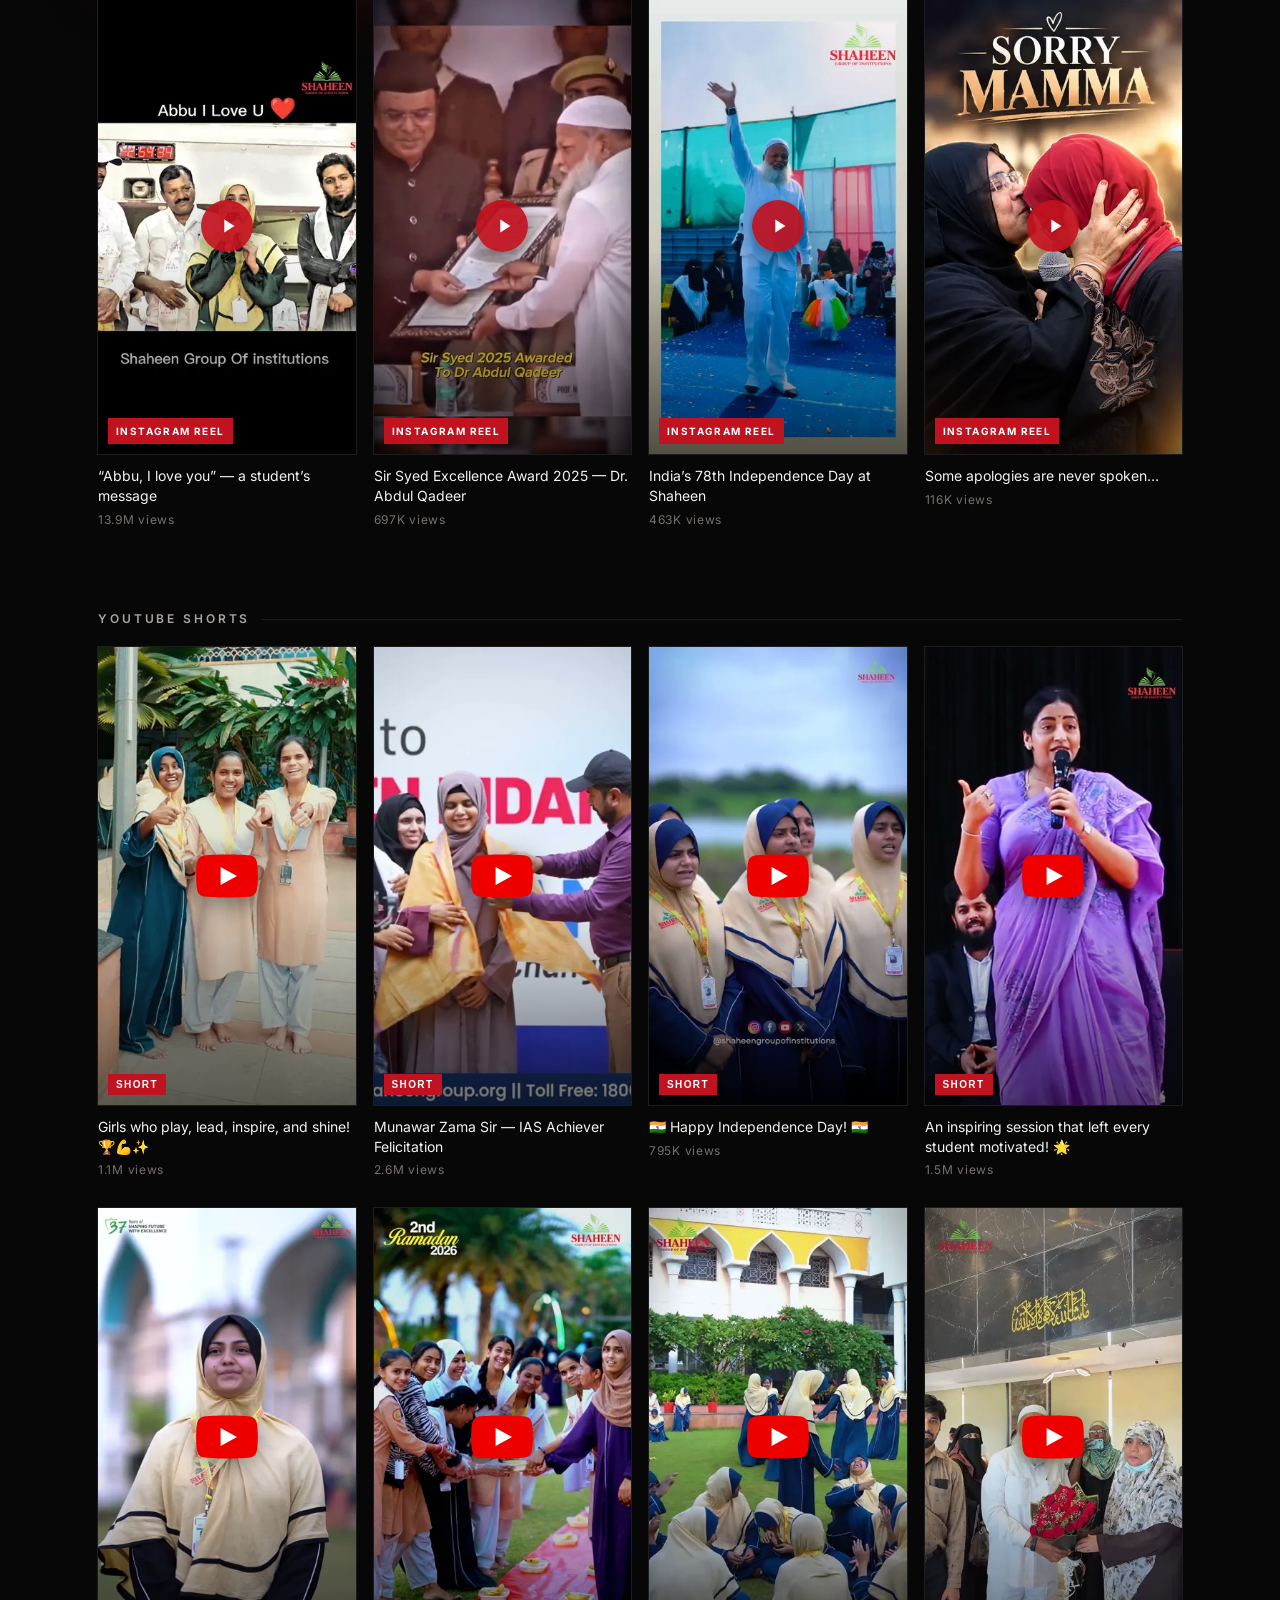
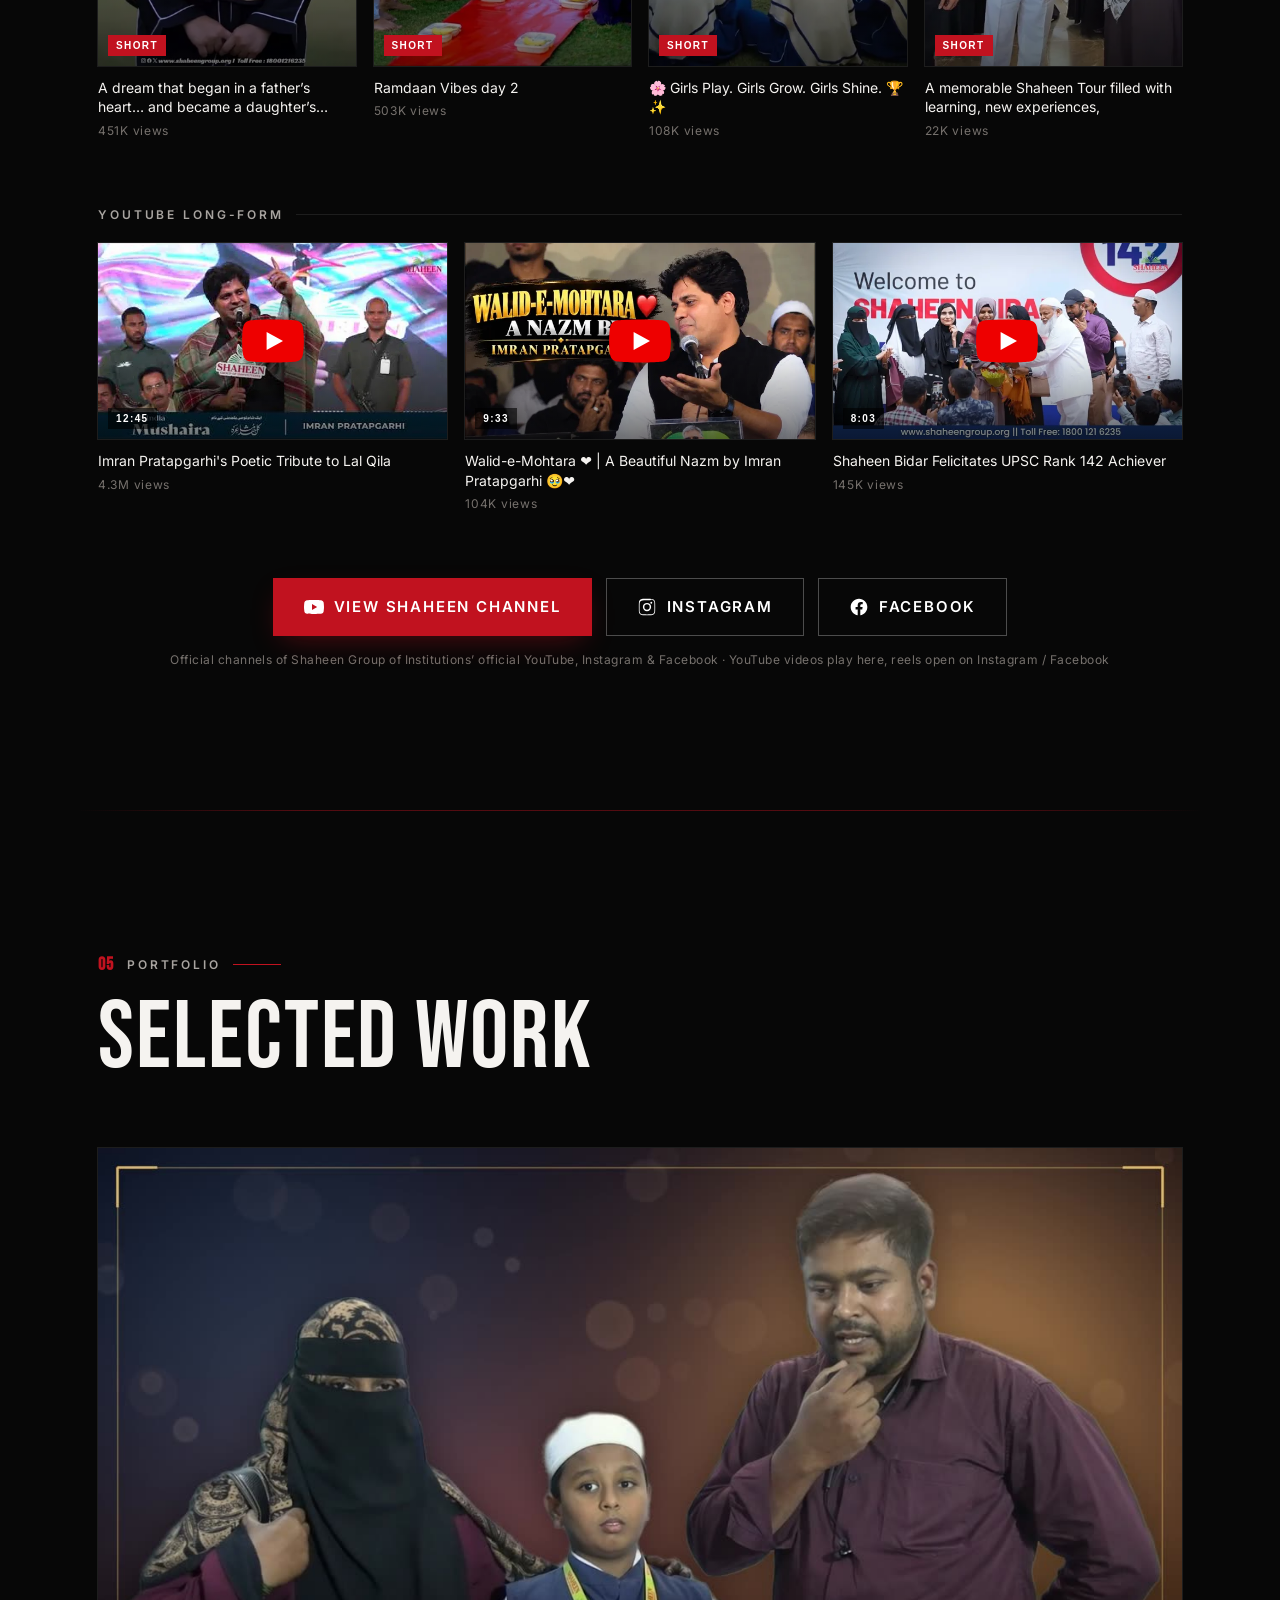
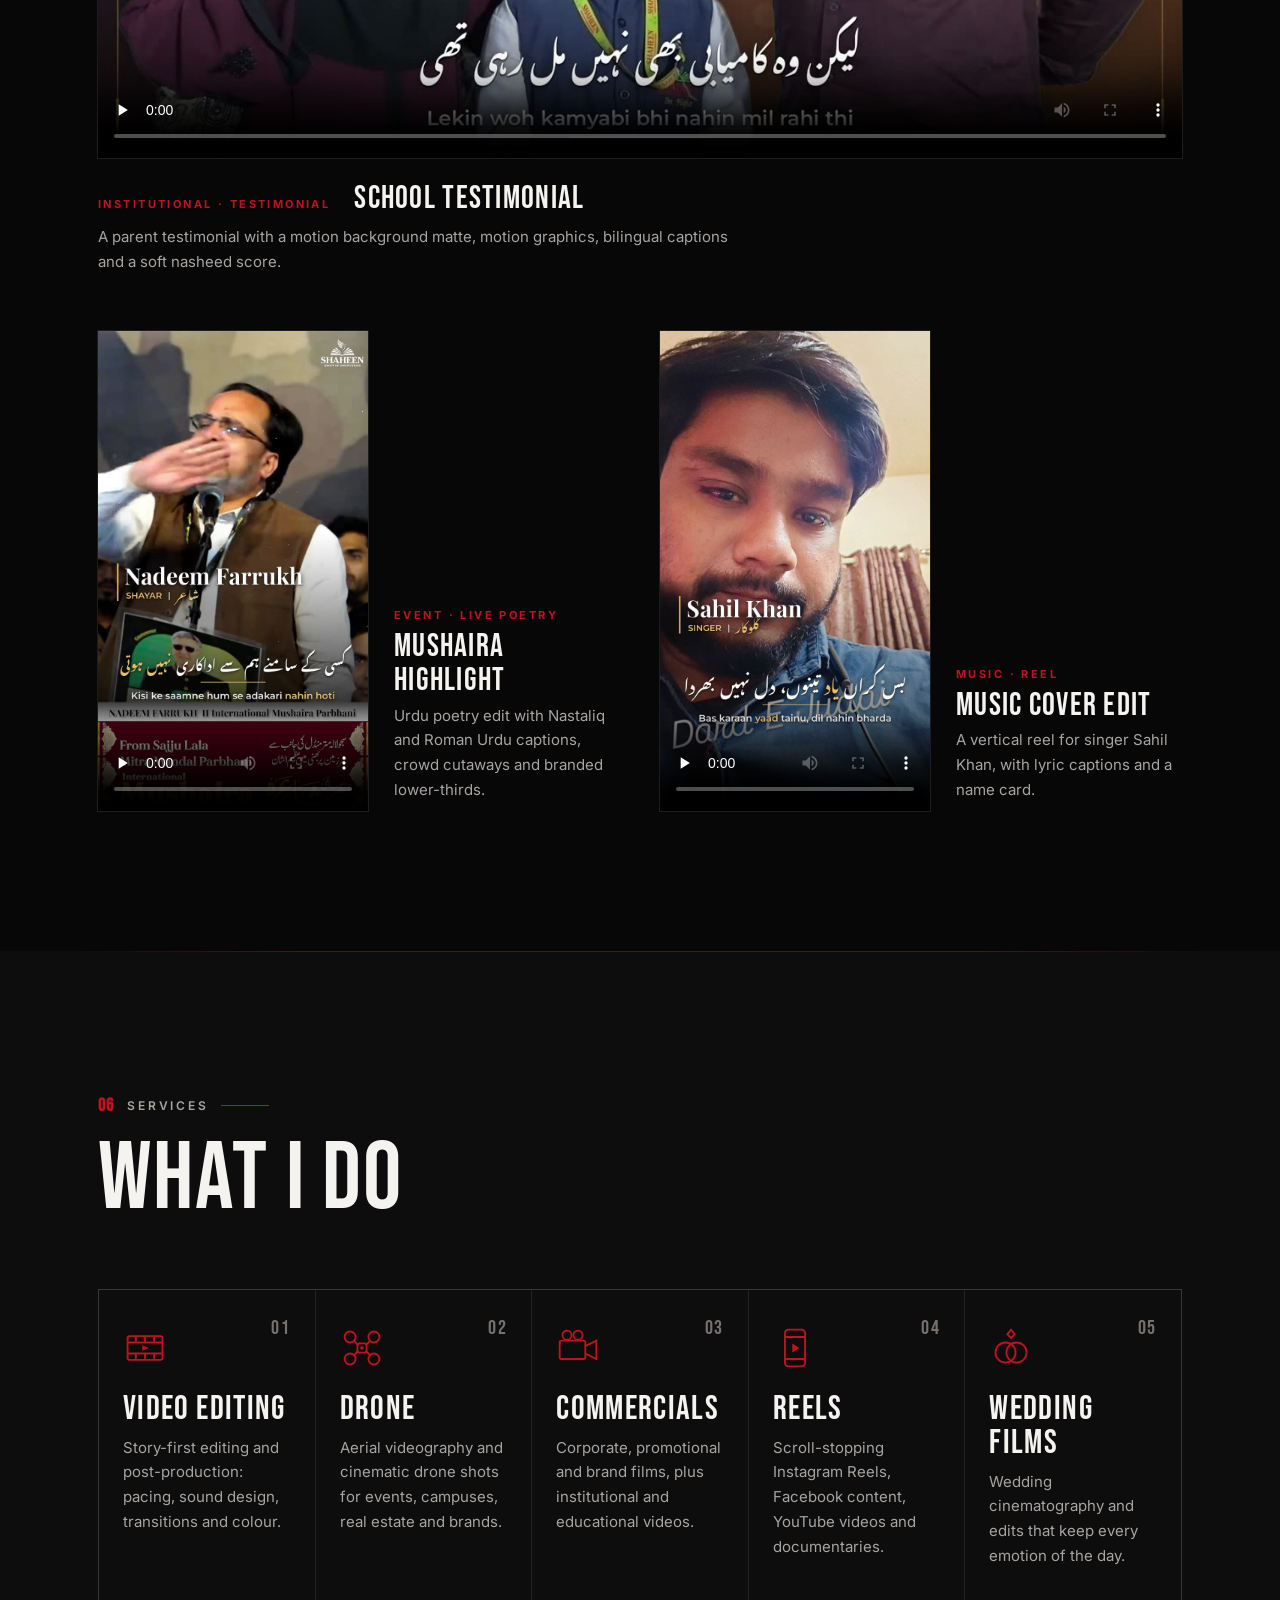
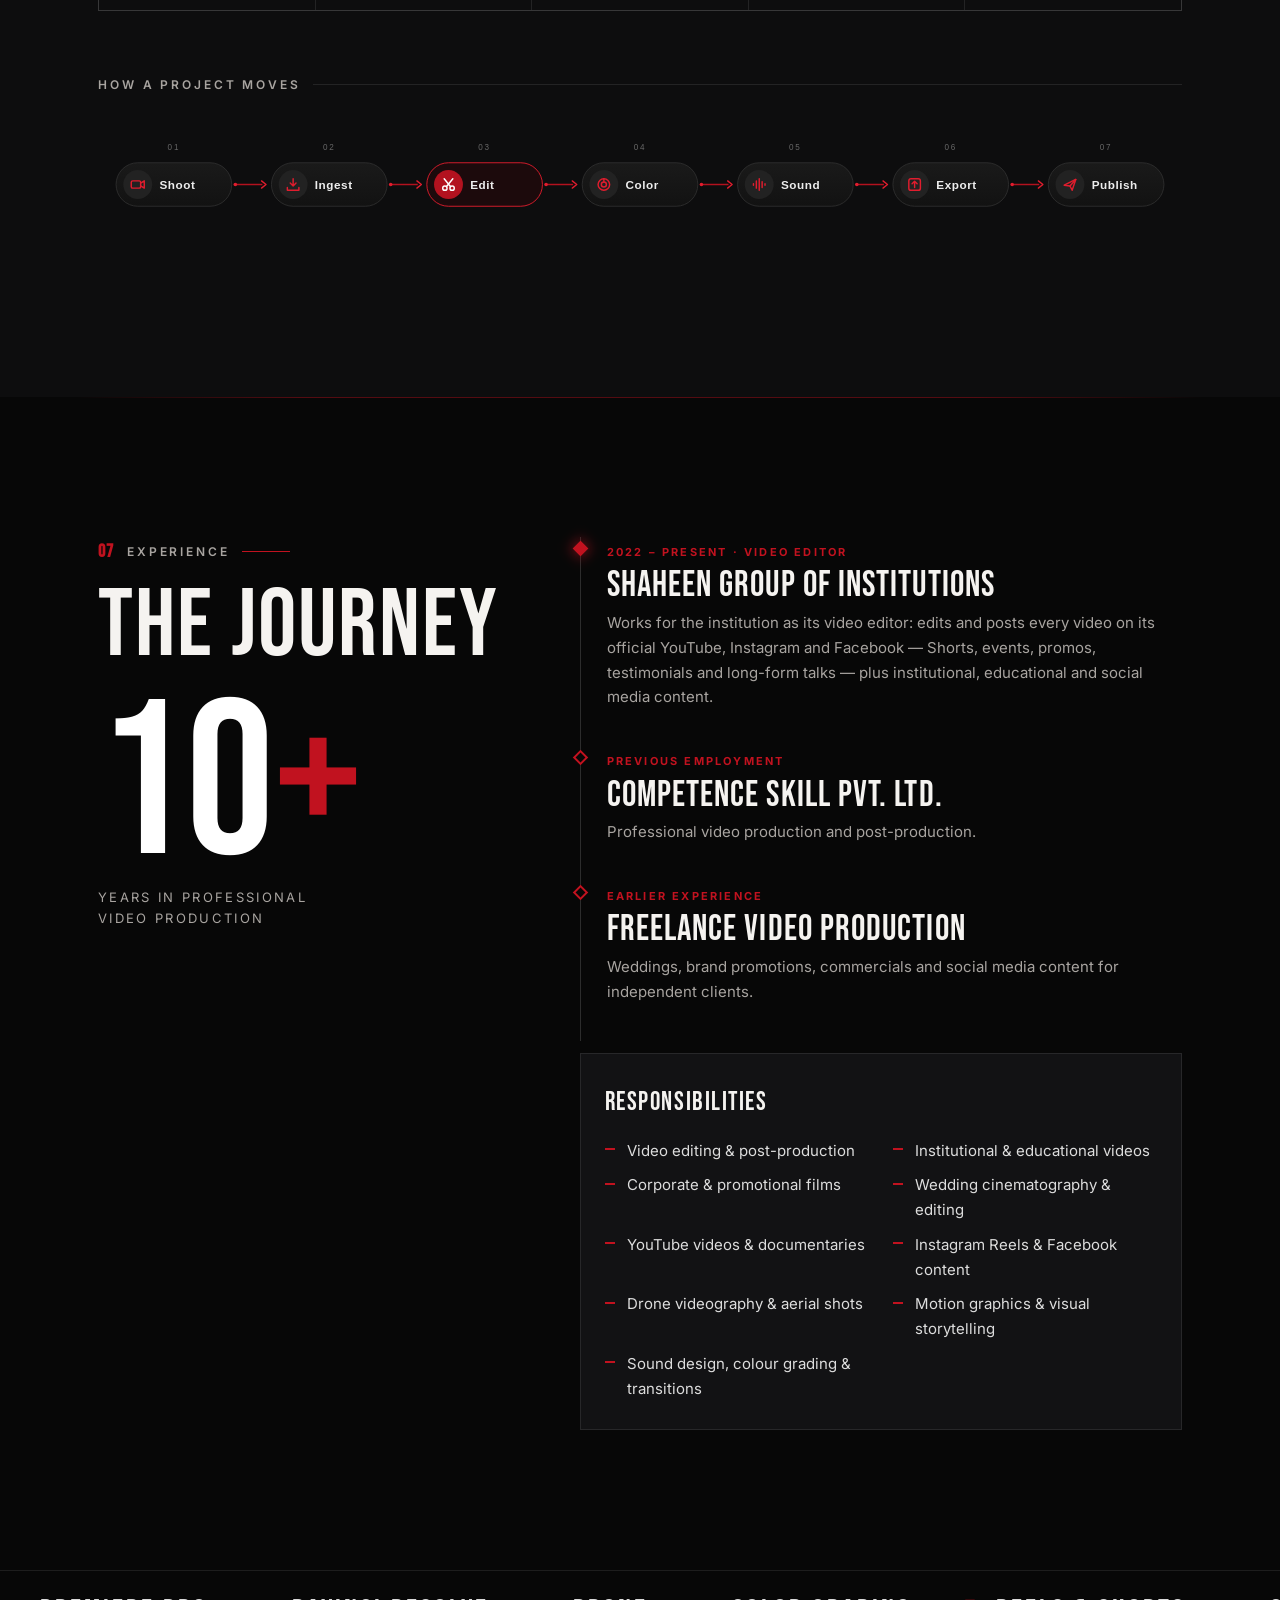
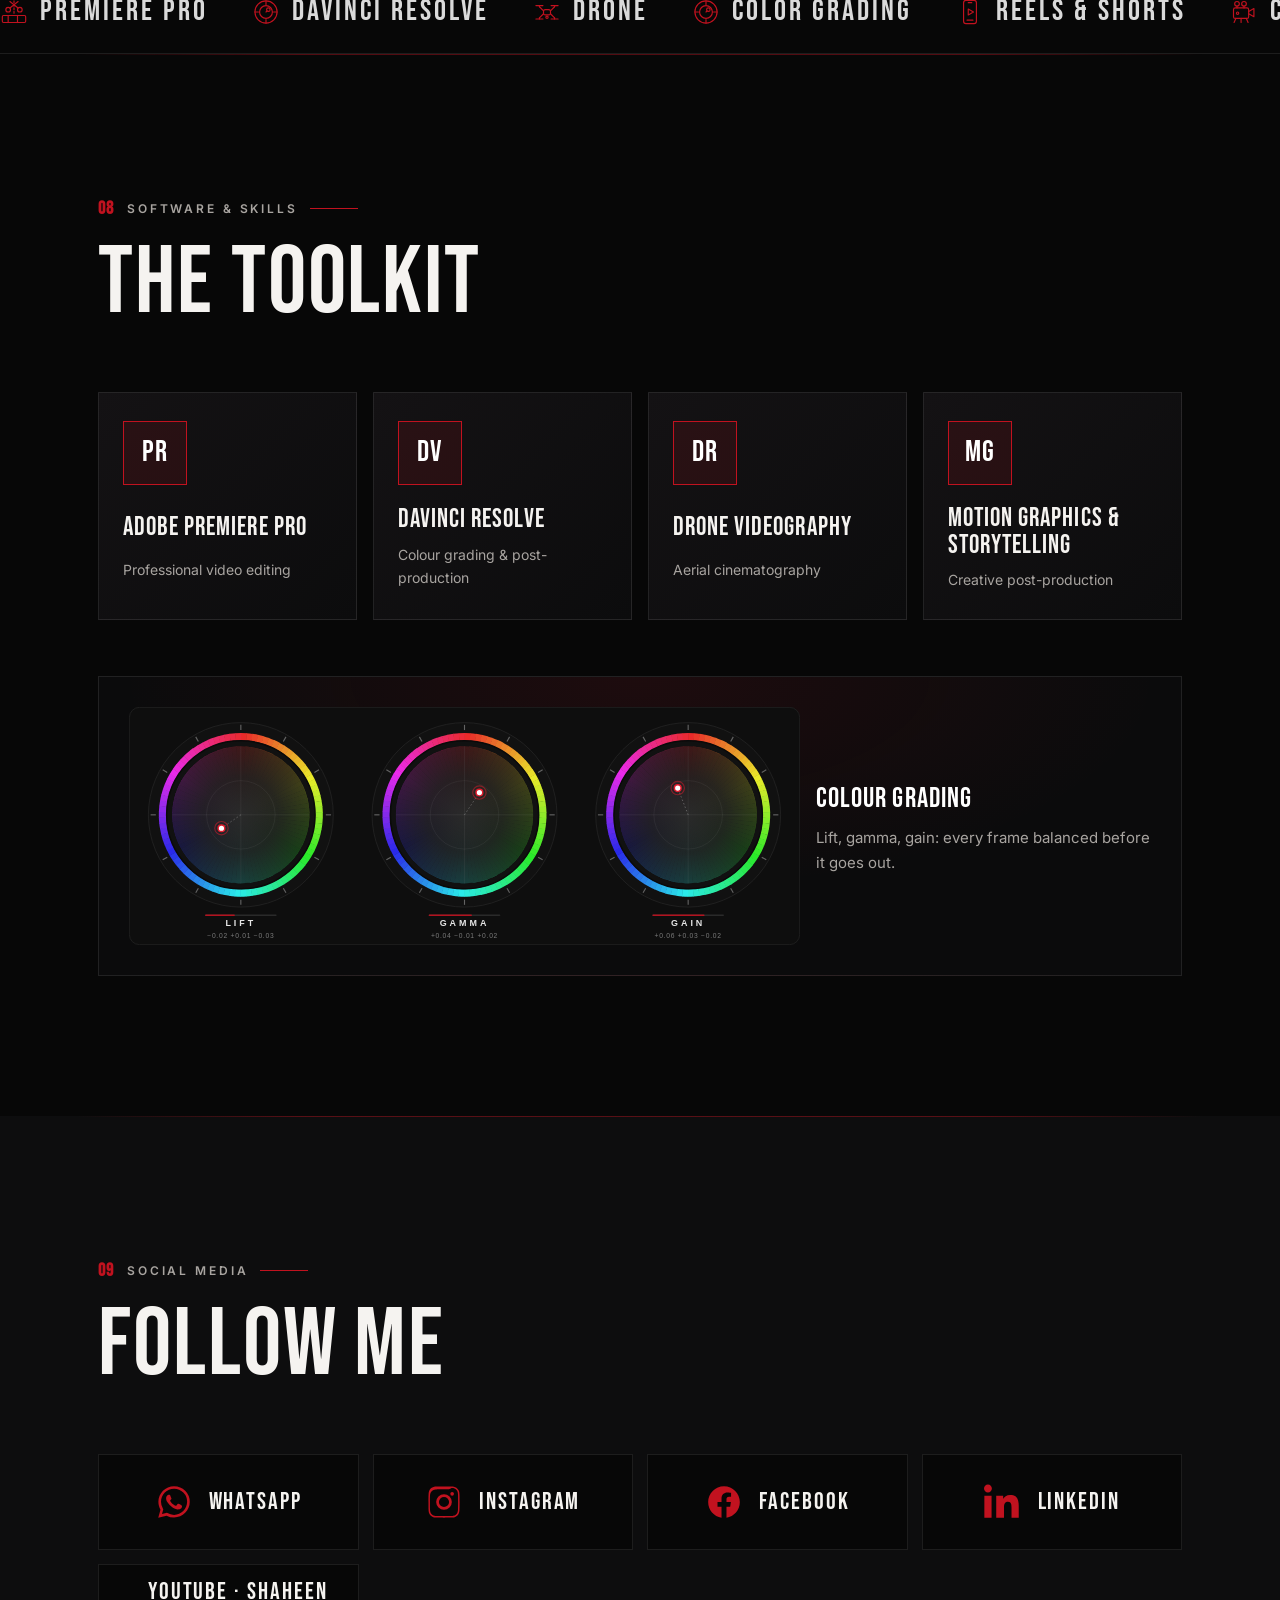
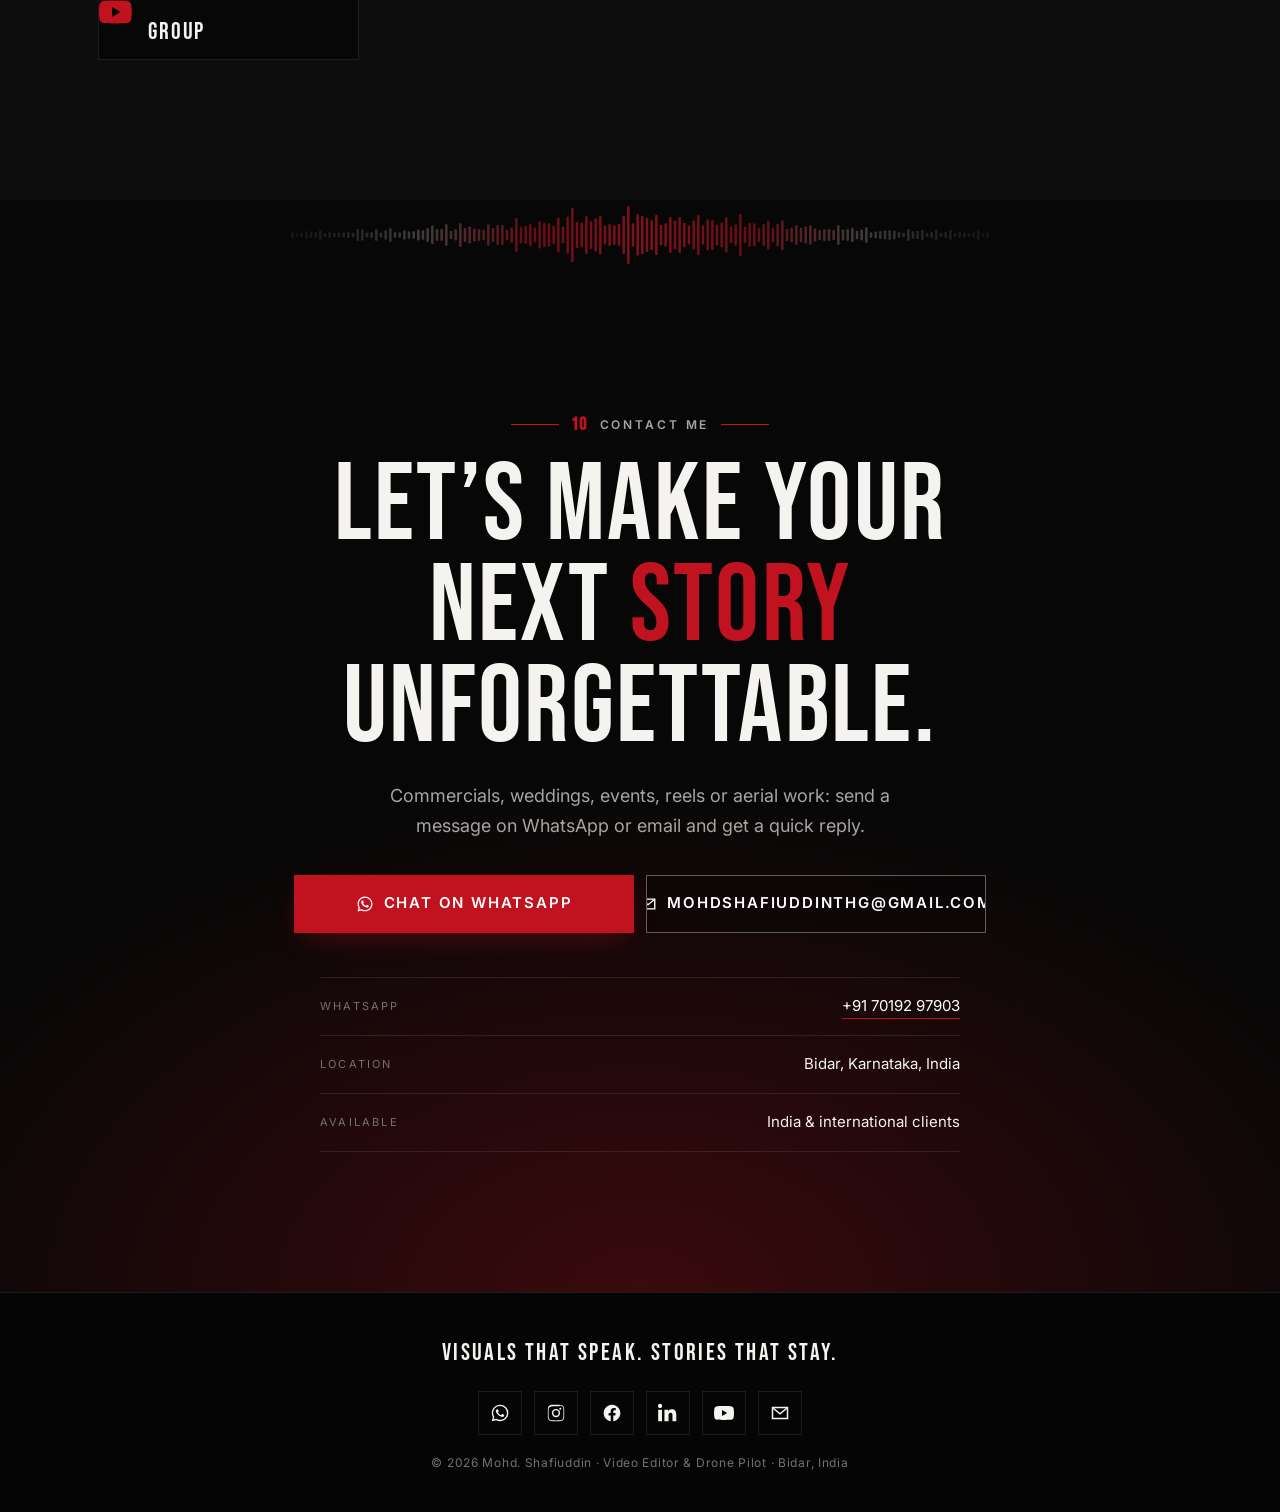
==== commit fa7ea330: "Add files via upload" ====
--- a/index.html
+++ b/index.html
@@ -38,8 +38,9 @@
   </a>
   <nav class="nav" id="nav" aria-label="Main">
     <a href="#about">About</a>
+    <a href="#gallery">Gallery</a>
     <a href="#showreel">Showreel</a>
-    <a href="#shaheen">Shaheen</a>
+    <a href="#shaheen">Work at Shaheen</a>
     <a href="#portfolio">Portfolio</a>
     <a href="#services">Services</a>
     <a href="#experience">Experience</a>
@@ -59,6 +60,8 @@
       <source src="assets/video/hero-loop.mp4" type="video/mp4">
     </video>
     <div class="hero-shade"></div>
+    <div class="hero-glow"></div>
+    <div class="hero-scan"></div>
   </div>
   <div class="letterbox letterbox-top" aria-hidden="true"></div>
   <div class="letterbox letterbox-bottom" aria-hidden="true"></div>
@@ -107,13 +110,115 @@
       </dl>
     </div>
   </div>
-</section>
+  <div class="wrap">
+    <figure class="editbay reveal" aria-label="Editing timeline graphic">
+      <div class="editbay-top"><span class="rec-dot"></span><span>EDIT BAY</span><span class="editbay-tc">TIMELINE 01 · 25 FPS</span></div>
+      <img src="assets/graphics/timeline.svg" alt="Illustration of a video editing timeline with video tracks, audio tracks and a moving red playhead" width="1200" height="360" loading="lazy" decoding="async">
+    </figure>
+  </div>
+</section>
+
+<!-- GALLERY -->
+<section class="section gallery" id="gallery">
+  <div class="wrap">
+    <div class="section-head reveal">
+      <p class="kicker"><span>02</span> Behind the Lens</p>
+      <h2>On Set <span class="h-accent">&amp; In Frame</span></h2>
+      <p class="section-sub">Shoots, travels and studio days. Swipe through, tap a photo to open it full screen.</p>
+    </div>
+    <div class="gal reveal" data-autoplay="4200">
+      <ul class="gal-track" tabindex="0" aria-label="Photo gallery, swipe or use the arrows">
+        <li class="gal-slide" style="--w:1184;--h:864">
+          <button class="gal-open" type="button" data-full="assets/gallery/g01.webp" data-i="0" aria-label="Open photo 1 of 15">
+            <img src="assets/gallery/g01-sm.webp" srcset="assets/gallery/g01-sm.webp 600w, assets/gallery/g01.webp 1200w" sizes="(min-width:900px) 34vw, 78vw" width="1184" height="864" alt="Mohd. Shafiuddin with a camera on a lit square in Prague at night" loading="lazy" decoding="async">
+          </button>
+        </li>
+        <li class="gal-slide" style="--w:722;--h:1200">
+          <button class="gal-open" type="button" data-full="assets/gallery/g02.webp" data-i="1" aria-label="Open photo 2 of 15">
+            <img src="assets/gallery/g02-sm.webp" srcset="assets/gallery/g02-sm.webp 600w, assets/gallery/g02.webp 1200w" sizes="(min-width:900px) 34vw, 78vw" width="722" height="1200" alt="Mohd. Shafiuddin in a black thobe and checked keffiyeh beside an ornate railing" loading="lazy" decoding="async">
+          </button>
+        </li>
+        <li class="gal-slide" style="--w:1184;--h:864">
+          <button class="gal-open" type="button" data-full="assets/gallery/g03.webp" data-i="2" aria-label="Open photo 3 of 15">
+            <img src="assets/gallery/g03-sm.webp" srcset="assets/gallery/g03-sm.webp 600w, assets/gallery/g03.webp 1200w" sizes="(min-width:900px) 34vw, 78vw" width="1184" height="864" alt="Mohd. Shafiuddin seated on concrete stairs in warm sunlight" loading="lazy" decoding="async">
+          </button>
+        </li>
+        <li class="gal-slide" style="--w:732;--h:1200">
+          <button class="gal-open" type="button" data-full="assets/gallery/g04.webp" data-i="3" aria-label="Open photo 4 of 15">
+            <img src="assets/gallery/g04-sm.webp" srcset="assets/gallery/g04-sm.webp 600w, assets/gallery/g04.webp 1200w" sizes="(min-width:900px) 34vw, 78vw" width="732" height="1200" alt="Mohd. Shafiuddin in a maroon blazer in a gym" loading="lazy" decoding="async">
+          </button>
+        </li>
+        <li class="gal-slide" style="--w:1184;--h:864">
+          <button class="gal-open" type="button" data-full="assets/gallery/g05.webp" data-i="4" aria-label="Open photo 5 of 15">
+            <img src="assets/gallery/g05-sm.webp" srcset="assets/gallery/g05-sm.webp 600w, assets/gallery/g05.webp 1200w" sizes="(min-width:900px) 34vw, 78vw" width="1184" height="864" alt="Mohd. Shafiuddin in a cream suit and sunglasses on a boat by a lake" loading="lazy" decoding="async">
+          </button>
+        </li>
+        <li class="gal-slide" style="--w:756;--h:1200">
+          <button class="gal-open" type="button" data-full="assets/gallery/g06.webp" data-i="5" aria-label="Open photo 6 of 15">
+            <img src="assets/gallery/g06-sm.webp" srcset="assets/gallery/g06-sm.webp 600w, assets/gallery/g06.webp 1200w" sizes="(min-width:900px) 34vw, 78vw" width="756" height="1200" alt="Mohd. Shafiuddin in a black blazer and yellow-tinted glasses on an orange backdrop" loading="lazy" decoding="async">
+          </button>
+        </li>
+        <li class="gal-slide" style="--w:1184;--h:864">
+          <button class="gal-open" type="button" data-full="assets/gallery/g07.webp" data-i="6" aria-label="Open photo 7 of 15">
+            <img src="assets/gallery/g07-sm.webp" srcset="assets/gallery/g07-sm.webp 600w, assets/gallery/g07.webp 1200w" sizes="(min-width:900px) 34vw, 78vw" width="1184" height="864" alt="Black-and-white close-up of Mohd. Shafiuddin in reflective sunglasses" loading="lazy" decoding="async">
+          </button>
+        </li>
+        <li class="gal-slide" style="--w:588;--h:1200">
+          <button class="gal-open" type="button" data-full="assets/gallery/g08.webp" data-i="7" aria-label="Open photo 8 of 15">
+            <img src="assets/gallery/g08-sm.webp" srcset="assets/gallery/g08-sm.webp 600w, assets/gallery/g08.webp 1200w" sizes="(min-width:900px) 34vw, 78vw" width="588" height="1200" alt="Mohd. Shafiuddin in a leather jacket holding a camera at night" loading="lazy" decoding="async">
+          </button>
+        </li>
+        <li class="gal-slide" style="--w:1184;--h:864">
+          <button class="gal-open" type="button" data-full="assets/gallery/g09.webp" data-i="8" aria-label="Open photo 9 of 15">
+            <img src="assets/gallery/g09-sm.webp" srcset="assets/gallery/g09-sm.webp 600w, assets/gallery/g09.webp 1200w" sizes="(min-width:900px) 34vw, 78vw" width="1184" height="864" alt="Mohd. Shafiuddin in a navy suit seated in an armchair" loading="lazy" decoding="async">
+          </button>
+        </li>
+        <li class="gal-slide" style="--w:666;--h:1200">
+          <button class="gal-open" type="button" data-full="assets/gallery/g10.webp" data-i="9" aria-label="Open photo 10 of 15">
+            <img src="assets/gallery/g10-sm.webp" srcset="assets/gallery/g10-sm.webp 600w, assets/gallery/g10.webp 1200w" sizes="(min-width:900px) 34vw, 78vw" width="666" height="1200" alt="Mohd. Shafiuddin in a checked suit beside a mirror reflection" loading="lazy" decoding="async">
+          </button>
+        </li>
+        <li class="gal-slide" style="--w:1184;--h:864">
+          <button class="gal-open" type="button" data-full="assets/gallery/g11.webp" data-i="10" aria-label="Open photo 11 of 15">
+            <img src="assets/gallery/g11-sm.webp" srcset="assets/gallery/g11-sm.webp 600w, assets/gallery/g11.webp 1200w" sizes="(min-width:900px) 34vw, 78vw" width="1184" height="864" alt="Mohd. Shafiuddin in a white shirt under a studio spotlight" loading="lazy" decoding="async">
+          </button>
+        </li>
+        <li class="gal-slide" style="--w:711;--h:1200">
+          <button class="gal-open" type="button" data-full="assets/gallery/g12.webp" data-i="11" aria-label="Open photo 12 of 15">
+            <img src="assets/gallery/g12-sm.webp" srcset="assets/gallery/g12-sm.webp 600w, assets/gallery/g12.webp 1200w" sizes="(min-width:900px) 34vw, 78vw" width="711" height="1200" alt="Mohd. Shafiuddin in a navy shirt seated on a studio chair" loading="lazy" decoding="async">
+          </button>
+        </li>
+        <li class="gal-slide" style="--w:1184;--h:769">
+          <button class="gal-open" type="button" data-full="assets/gallery/g13.webp" data-i="12" aria-label="Open photo 13 of 15">
+            <img src="assets/gallery/g13-sm.webp" srcset="assets/gallery/g13-sm.webp 600w, assets/gallery/g13.webp 1200w" sizes="(min-width:900px) 34vw, 78vw" width="1184" height="769" alt="Mohd. Shafiuddin playing an acoustic guitar in a studio" loading="lazy" decoding="async">
+          </button>
+        </li>
+        <li class="gal-slide" style="--w:608;--h:864">
+          <button class="gal-open" type="button" data-full="assets/gallery/g14.webp" data-i="13" aria-label="Open photo 14 of 15">
+            <img src="assets/gallery/g14-sm.webp" srcset="assets/gallery/g14-sm.webp 600w, assets/gallery/g14.webp 1200w" sizes="(min-width:900px) 34vw, 78vw" width="608" height="864" alt="Black-and-white portrait of Mohd. Shafiuddin in a suit and glasses" loading="lazy" decoding="async">
+          </button>
+        </li>
+        <li class="gal-slide" style="--w:1024;--h:1024">
+          <button class="gal-open" type="button" data-full="assets/gallery/g15.webp" data-i="14" aria-label="Open photo 15 of 15">
+            <img src="assets/gallery/g15-sm.webp" srcset="assets/gallery/g15-sm.webp 600w, assets/gallery/g15.webp 1200w" sizes="(min-width:900px) 34vw, 78vw" width="1024" height="1024" alt="Black-and-white portrait of Mohd. Shafiuddin seated in a dark suit" loading="lazy" decoding="async">
+          </button>
+        </li>
+      </ul>
+      <div class="gal-ui">
+        <button class="gal-nav gal-prev" type="button" aria-label="Previous photo"><svg viewBox="0 0 24 24" aria-hidden="true"><path fill="none" stroke="currentColor" stroke-width="2" stroke-linecap="round" d="M15 5l-7 7 7 7"/></svg></button>
+        <div class="gal-dots" role="group" aria-label="Choose photo"></div>
+        <button class="gal-nav gal-next" type="button" aria-label="Next photo"><svg viewBox="0 0 24 24" aria-hidden="true"><path fill="none" stroke="currentColor" stroke-width="2" stroke-linecap="round" d="M9 5l7 7-7 7"/></svg></button>
+      </div>
+    </div>
+  </div>
+</section>
+
 
 <!-- SHOWREEL -->
 <section class="section showreel" id="showreel">
   <div class="wrap">
     <div class="section-head reveal">
-      <p class="kicker"><span>02</span> Showreel</p>
+      <p class="kicker"><span>03</span> Showreel</p>
       <h2>The Reel</h2>
     </div>
     <div class="reel-layout">
@@ -129,11 +234,11 @@
         <h3 class="reel-title">Fast cuts from the Shorts he edits every week.</h3>
         <p class="reel-copy">Sports days, Independence Day, campus life, Ramadan and events — the best moments from Shaheen Group’s YouTube Shorts, cut to the beat, with a few of his own edits woven in.</p>
         <ul class="reel-facts">
-          <li><strong>780+</strong> Shorts on the channel</li>
-          <li><strong>2,300+</strong> videos edited in 4 years</li>
+          <li><strong data-count="780+">780+</strong> Shorts on Shaheen’s channel</li>
+          <li><strong data-count="2,300+">2,300+</strong> videos edited in 4 years</li>
           <li><strong>9:16</strong> made for phones</li>
         </ul>
-        <a class="btn btn-ghost" href="#shaheen">See the Shaheen work</a>
+        <a class="btn btn-ghost" href="#shaheen">See my work at Shaheen</a>
       </div>
     </div>
   </div>
@@ -143,16 +248,170 @@
 <section class="section shaheen" id="shaheen">
   <div class="wrap">
     <div class="section-head reveal">
-      <p class="kicker"><span>03</span> Featured Work</p>
-      <h2>Shaheen Group of Institutions <span class="h-accent">— 4 Years</span></h2>
-      <p class="section-sub">Every video on Shaheen Group’s official YouTube, Instagram &amp; Facebook for the last 4 years — edited and posted by Mohd. Shafiuddin</p>
-    </div>
-    <ul class="sg-stats reveal" aria-label="Channel numbers">
-      <li><strong>2,300+</strong><span>videos edited</span></li>
-      <li><strong>780+</strong><span>YouTube Shorts</span></li>
-      <li><strong>4</strong><span>years, present</span></li>
+      <p class="kicker"><span>04</span> Experience · Shaheen Group</p>
+      <h2>Video Editor at Shaheen Group of Institutions <span class="h-accent">— 2022 to Present</span></h2>
+      <p class="section-sub">Videos I edited &amp; posted for Shaheen Group’s official YouTube, Instagram &amp; Facebook, 2022 to now. Every video on Shaheen’s channels in that time went through my edit.</p>
+    </div>
+    <p class="sg-reach reveal">Shaheen channel reach</p>
+    <ul class="sg-stats reveal" aria-label="Shaheen channel numbers">
+      <li><strong data-count="2,300+">2,300+</strong><span>videos edited</span></li>
+      <li><strong data-count="780+">780+</strong><span>YouTube Shorts</span></li>
+      <li><strong data-count="4">4</strong><span>years, present</span></li>
+      <li><strong data-count="18M">18M</strong><span>top Facebook reel</span></li>
+      <li><strong data-count="13.9M">13.9M</strong><span>top Instagram reel</span></li>
+      <li><strong data-count="4.3M">4.3M</strong><span>top YouTube video</span></li>
     </ul>
-    <h3 class="sg-sub reveal">Shorts</h3>
+    <div class="pr reveal" id="platform-reels">
+      <h3 class="sg-sub">Platform showreels</h3>
+      <div class="pr-tabs" role="tablist" aria-label="Showreel by platform">
+        <button class="pr-tab" role="tab" id="tab-ig" aria-controls="pr-ig" aria-selected="true"><svg viewBox="0 0 24 24" aria-hidden="true"><path fill="currentColor" d="M12 2.2c3.2 0 3.58.01 4.85.07 1.17.05 1.8.25 2.23.41.56.22.96.48 1.38.9.42.42.68.82.9 1.38.16.42.36 1.06.41 2.23.06 1.27.07 1.65.07 4.85s-.01 3.58-.07 4.85c-.05 1.17-.25 1.8-.41 2.23-.22.56-.48.96-.9 1.38-.42.42-.82.68-1.38.9-.42.16-1.06.36-2.23.41-1.27.06-1.65.07-4.85.07s-3.58-.01-4.85-.07c-1.17-.05-1.8-.25-2.23-.41a3.7 3.7 0 0 1-1.38-.9 3.7 3.7 0 0 1-.9-1.38c-.16-.42-.36-1.06-.41-2.23C2.21 15.58 2.2 15.2 2.2 12s.01-3.58.07-4.85c.05-1.17.25-1.8.41-2.23.22-.56.48-.96.9-1.38.42-.42.82-.68 1.38-.9.42-.16 1.06-.36 2.23-.41C8.42 2.21 8.8 2.2 12 2.2Zm0 1.8c-3.15 0-3.5.01-4.74.07-.98.04-1.51.2-1.86.34-.47.18-.8.4-1.15.75-.35.35-.57.68-.75 1.15-.14.35-.3.88-.34 1.86C3.1 9.4 3.1 9.77 3.1 12s0 3.5.06 4.74c.04.98.2 1.51.34 1.86.18.47.4.8.75 1.15.35.35.68.57 1.15.75.35.14.88.3 1.86.34 1.24.06 1.59.07 4.74.07s3.5-.01 4.74-.07c.98-.04 1.51-.2 1.86-.34.47-.18.8-.4 1.15-.75.35-.35.57-.68.75-1.15.14-.35.3-.88.34-1.86.06-1.24.07-1.59.07-4.74s-.01-3.5-.07-4.74c-.04-.98-.2-1.51-.34-1.86a3.1 3.1 0 0 0-.75-1.15 3.1 3.1 0 0 0-1.15-.75c-.35-.14-.88-.3-1.86-.34C15.5 4.01 15.15 4 12 4Zm0 3.05a4.95 4.95 0 1 1 0 9.9 4.95 4.95 0 0 1 0-9.9Zm0 8.15a3.2 3.2 0 1 0 0-6.4 3.2 3.2 0 0 0 0 6.4Zm6.3-8.35a1.16 1.16 0 1 1-2.32 0 1.16 1.16 0 0 1 2.32 0Z"/></svg>Instagram</button>
+        <button class="pr-tab" role="tab" id="tab-fb" aria-controls="pr-fb" aria-selected="false" tabindex="-1"><svg viewBox="0 0 24 24" aria-hidden="true"><path fill="currentColor" d="M22 12.06C22 6.5 17.52 2 12 2S2 6.5 2 12.06c0 5.02 3.66 9.18 8.44 9.94v-7.03H7.9v-2.91h2.54V9.85c0-2.52 1.49-3.91 3.78-3.91 1.1 0 2.24.2 2.24.2v2.47h-1.26c-1.24 0-1.63.78-1.63 1.57v1.88h2.78l-.44 2.91h-2.34V22c4.78-.76 8.43-4.92 8.43-9.94Z"/></svg>Facebook</button>
+        <button class="pr-tab" role="tab" id="tab-yt" aria-controls="pr-yt" aria-selected="false" tabindex="-1"><svg viewBox="0 0 24 24" aria-hidden="true"><path fill="currentColor" d="M23.5 6.2a3 3 0 0 0-2.12-2.13C19.5 3.56 12 3.56 12 3.56s-7.5 0-9.38.5A3 3 0 0 0 .5 6.2 31.4 31.4 0 0 0 0 12a31.4 31.4 0 0 0 .5 5.8 3 3 0 0 0 2.12 2.13c1.88.5 9.38.5 9.38.5s7.5 0 9.38-.5a3 3 0 0 0 2.12-2.13A31.4 31.4 0 0 0 24 12a31.4 31.4 0 0 0-.5-5.8ZM9.6 15.57V8.43L15.82 12 9.6 15.57Z"/></svg>YouTube</button>
+      </div>
+
+      <div class="pr-panel" role="tabpanel" id="pr-ig" aria-labelledby="tab-ig">
+        <div class="reel-layout">
+        <div class="reel-frame reel-vertical">
+          <video class="reel-video" controls playsinline preload="none" poster="assets/video/showreel-instagram.jpg" width="720" height="1280">
+            <source src="assets/video/showreel-instagram.mp4" type="video/mp4">
+          </video>
+          <button class="reel-play" type="button" aria-label="Play Top Instagram Reels showreel"><svg viewBox="0 0 24 24" aria-hidden="true"><path fill="currentColor" d="M8 5v14l11-7z"/></svg><span>Play Reel</span></button>
+          <span class="corner tl"></span><span class="corner tr"></span><span class="corner bl"></span><span class="corner br"></span>
+        </div>
+        <div class="reel-side">
+          <p class="reel-eyebrow">56 seconds · Sound on</p>
+          <h3 class="reel-title">Top Instagram Reels — Shaheen Group</h3>
+          <p class="reel-copy">A beat-cut reel built from the most-viewed reels on Shaheen Group’s Instagram, all edited and posted by Mohd. Shafiuddin.</p>
+          <ul class="reel-facts">
+            <li><strong data-count="13.9M">13.9M</strong> views on Shaheen’s top reel</li>
+            <li><strong data-count="543K">543K</strong> followers on Shaheen’s page</li>
+            <li><strong>12</strong> top reels in this cut</li>
+          </ul>
+        </div>
+        </div>
+        <ul class="yt-grid yt-grid-shorts pr-grid">
+      <li class="yt-card yt-short reveal">
+        <a class="yt-lite pr-link" href="https://www.instagram.com/reel/DMvMGQ8pfkY/" target="_blank" rel="noopener" aria-label="Watch on Instagram: “Abbu, I love you” — a student’s message">
+          <img src="assets/shaheen/ig/DMvMGQ8pfkY.webp" alt="" loading="lazy" decoding="async" width="360" height="640">
+          <span class="yt-badge">Instagram Reel</span>
+          <span class="pr-play" aria-hidden="true"><svg viewBox="0 0 24 24"><path fill="currentColor" d="M8 5v14l11-7z"/></svg></span>
+        </a>
+        <p class="yt-title">“Abbu, I love you” — a student’s message</p>
+        <p class="yt-meta">13.9M views</p>
+      </li>
+      <li class="yt-card yt-short reveal">
+        <a class="yt-lite pr-link" href="https://www.instagram.com/reel/DP54Wj-CeTg/" target="_blank" rel="noopener" aria-label="Watch on Instagram: Sir Syed Excellence Award 2025 — Dr. Abdul Qadeer">
+          <img src="assets/shaheen/ig/DP54Wj-CeTg.webp" alt="" loading="lazy" decoding="async" width="360" height="640">
+          <span class="yt-badge">Instagram Reel</span>
+          <span class="pr-play" aria-hidden="true"><svg viewBox="0 0 24 24"><path fill="currentColor" d="M8 5v14l11-7z"/></svg></span>
+        </a>
+        <p class="yt-title">Sir Syed Excellence Award 2025 — Dr. Abdul Qadeer</p>
+        <p class="yt-meta">697K views</p>
+      </li>
+      <li class="yt-card yt-short reveal">
+        <a class="yt-lite pr-link" href="https://www.instagram.com/reel/C-sI20gyVdg/" target="_blank" rel="noopener" aria-label="Watch on Instagram: India’s 78th Independence Day at Shaheen">
+          <img src="assets/shaheen/ig/C-sI20gyVdg.webp" alt="" loading="lazy" decoding="async" width="360" height="640">
+          <span class="yt-badge">Instagram Reel</span>
+          <span class="pr-play" aria-hidden="true"><svg viewBox="0 0 24 24"><path fill="currentColor" d="M8 5v14l11-7z"/></svg></span>
+        </a>
+        <p class="yt-title">India’s 78th Independence Day at Shaheen</p>
+        <p class="yt-meta">463K views</p>
+      </li>
+      <li class="yt-card yt-short reveal">
+        <a class="yt-lite pr-link" href="https://www.instagram.com/reel/DfCkB-Kp7n4/" target="_blank" rel="noopener" aria-label="Watch on Instagram: Some apologies are never spoken…">
+          <img src="assets/shaheen/ig/DfCkB-Kp7n4.webp" alt="" loading="lazy" decoding="async" width="360" height="640">
+          <span class="yt-badge">Instagram Reel</span>
+          <span class="pr-play" aria-hidden="true"><svg viewBox="0 0 24 24"><path fill="currentColor" d="M8 5v14l11-7z"/></svg></span>
+        </a>
+        <p class="yt-title">Some apologies are never spoken…</p>
+        <p class="yt-meta">116K views</p>
+      </li>
+        </ul>
+      </div>
+
+      <div class="pr-panel" role="tabpanel" id="pr-fb" aria-labelledby="tab-fb" hidden>
+        <div class="reel-layout">
+        <div class="reel-frame reel-vertical">
+          <video class="reel-video" controls playsinline preload="none" poster="assets/video/showreel-facebook.jpg" width="720" height="1280">
+            <source src="assets/video/showreel-facebook.mp4" type="video/mp4">
+          </video>
+          <button class="reel-play" type="button" aria-label="Play Top Facebook Reels showreel"><svg viewBox="0 0 24 24" aria-hidden="true"><path fill="currentColor" d="M8 5v14l11-7z"/></svg><span>Play Reel</span></button>
+          <span class="corner tl"></span><span class="corner tr"></span><span class="corner bl"></span><span class="corner br"></span>
+        </div>
+        <div class="reel-side">
+          <p class="reel-eyebrow">56 seconds · Sound on</p>
+          <h3 class="reel-title">Top Facebook Reels — Shaheen Group</h3>
+          <p class="reel-copy">The most-viewed reels on Shaheen Group’s Facebook page, cut to the beat. Every one of them was edited and posted by Mohd. Shafiuddin.</p>
+          <ul class="reel-facts">
+            <li><strong data-count="18M">18M</strong> views on Shaheen’s top reel</li>
+            <li><strong data-count="5M">5M</strong> views on the second</li>
+            <li><strong>12</strong> top reels in this cut</li>
+          </ul>
+        </div>
+        </div>
+        <ul class="yt-grid yt-grid-shorts pr-grid">
+      <li class="yt-card yt-short reveal">
+        <a class="yt-lite pr-link" href="https://www.facebook.com/reel/1274410431144547" target="_blank" rel="noopener" aria-label="Watch on Facebook: “Abbu, I love you” — a student’s message">
+          <img src="assets/shaheen/fb/1274410431144547.webp" alt="" loading="lazy" decoding="async" width="360" height="640">
+          <span class="yt-badge">Facebook Reel</span>
+          <span class="pr-play" aria-hidden="true"><svg viewBox="0 0 24 24"><path fill="currentColor" d="M8 5v14l11-7z"/></svg></span>
+        </a>
+        <p class="yt-title">“Abbu, I love you” — a student’s message</p>
+        <p class="yt-meta">18M views</p>
+      </li>
+      <li class="yt-card yt-short reveal">
+        <a class="yt-lite pr-link" href="https://www.facebook.com/reel/1423655515937670" target="_blank" rel="noopener" aria-label="Watch on Facebook: Walid-e-Mohtara — a nazm by Imran Pratapgarhi">
+          <img src="assets/shaheen/fb/1423655515937670.webp" alt="" loading="lazy" decoding="async" width="360" height="640">
+          <span class="yt-badge">Facebook Reel</span>
+          <span class="pr-play" aria-hidden="true"><svg viewBox="0 0 24 24"><path fill="currentColor" d="M8 5v14l11-7z"/></svg></span>
+        </a>
+        <p class="yt-title">Walid-e-Mohtara — a nazm by Imran Pratapgarhi</p>
+        <p class="yt-meta">5M views</p>
+      </li>
+      <li class="yt-card yt-short reveal">
+        <a class="yt-lite pr-link" href="https://www.facebook.com/reel/1467228358683002" target="_blank" rel="noopener" aria-label="Watch on Facebook: Some nazms touch the heart — Imran Pratapgarhi">
+          <img src="assets/shaheen/fb/1467228358683002.webp" alt="" loading="lazy" decoding="async" width="360" height="640">
+          <span class="yt-badge">Facebook Reel</span>
+          <span class="pr-play" aria-hidden="true"><svg viewBox="0 0 24 24"><path fill="currentColor" d="M8 5v14l11-7z"/></svg></span>
+        </a>
+        <p class="yt-title">Some nazms touch the heart — Imran Pratapgarhi</p>
+        <p class="yt-meta">729K views</p>
+      </li>
+      <li class="yt-card yt-short reveal">
+        <a class="yt-lite pr-link" href="https://www.facebook.com/reel/1675417427549742" target="_blank" rel="noopener" aria-label="Watch on Facebook: Har Bachche Ko Taleem-Yaafta Banayenge">
+          <img src="assets/shaheen/fb/1675417427549742.webp" alt="" loading="lazy" decoding="async" width="360" height="640">
+          <span class="yt-badge">Facebook Reel</span>
+          <span class="pr-play" aria-hidden="true"><svg viewBox="0 0 24 24"><path fill="currentColor" d="M8 5v14l11-7z"/></svg></span>
+        </a>
+        <p class="yt-title">Har Bachche Ko Taleem-Yaafta Banayenge</p>
+        <p class="yt-meta">410K views</p>
+      </li>
+        </ul>
+      </div>
+
+      <div class="pr-panel" role="tabpanel" id="pr-yt" aria-labelledby="tab-yt" hidden>
+        <div class="reel-layout">
+        <div class="reel-frame reel-vertical">
+          <video class="reel-video" controls playsinline preload="none" poster="assets/video/showreel.jpg" width="720" height="1280">
+            <source src="assets/video/showreel.mp4" type="video/mp4">
+          </video>
+          <button class="reel-play" type="button" aria-label="Play YouTube Shorts showreel"><svg viewBox="0 0 24 24" aria-hidden="true"><path fill="currentColor" d="M8 5v14l11-7z"/></svg><span>Play Reel</span></button>
+          <span class="corner tl"></span><span class="corner tr"></span><span class="corner bl"></span><span class="corner br"></span>
+        </div>
+        <div class="reel-side">
+          <p class="reel-eyebrow">57 seconds · Sound on</p>
+          <h3 class="reel-title">Top YouTube Shorts — Shaheen Group</h3>
+          <p class="reel-copy">Sports days, Independence Day, campus life and events, cut from the Shorts on Shaheen Group’s YouTube channel. The Shorts themselves are below.</p>
+          <ul class="reel-facts">
+            <li><strong data-count="780+">780+</strong> Shorts on Shaheen’s channel</li>
+            <li><strong data-count="2.6M">2.6M</strong> views on the top Short below</li>
+          </ul>
+        </div>
+        </div>
+      </div>
+    </div>
+
+    <h3 class="sg-sub reveal">YouTube Shorts</h3>
     <ul class="yt-grid yt-grid-shorts">
       <li class="yt-card yt-short reveal">
         <button class="yt-lite" type="button" data-yt="UrtTDgOCBxo" data-kind="short" aria-label="Play: Girls who play, lead, inspire, and shine! 🏆💪✨">
@@ -164,12 +423,12 @@
         <p class="yt-meta">1.1M views</p>
       </li>
       <li class="yt-card yt-short reveal">
-        <button class="yt-lite" type="button" data-yt="b4Q5fey8oHE" data-kind="short" aria-label="Play: Munawar Zama Sir Praises IAS Adiba Anam | #shaheengroup #adibaanam #ias">
+        <button class="yt-lite" type="button" data-yt="b4Q5fey8oHE" data-kind="short" aria-label="Play: Munawar Zama Sir — IAS Achiever Felicitation">
           <img src="assets/shaheen/b4Q5fey8oHE.webp" alt="" loading="lazy" decoding="async" width="360" height="640">
           <span class="yt-badge">Short</span>
           <span class="yt-play" aria-hidden="true"><svg viewBox="0 0 68 48"><path d="M66.5 7.7a8.5 8.5 0 0 0-6-6C55.2.3 34 .3 34 .3s-21.2 0-26.5 1.4a8.5 8.5 0 0 0-6 6C.1 13 .1 24 .1 24s0 11 1.4 16.3a8.5 8.5 0 0 0 6 6C12.8 47.7 34 47.7 34 47.7s21.2 0 26.5-1.4a8.5 8.5 0 0 0 6-6C67.9 35 67.9 24 67.9 24s0-11-1.4-16.3Z" fill="#e00"/><path d="M45 24 27 14v20z" fill="#fff"/></svg></span>
         </button>
-        <p class="yt-title" title="Munawar Zama Sir Praises IAS Adiba Anam | #shaheengroup #adibaanam #ias">Munawar Zama Sir Praises IAS Adiba Anam</p>
+        <p class="yt-title" title="Munawar Zama Sir — IAS Achiever Felicitation">Munawar Zama Sir — IAS Achiever Felicitation</p>
         <p class="yt-meta">2.6M views</p>
       </li>
       <li class="yt-card yt-short reveal">
@@ -227,7 +486,7 @@
         <p class="yt-meta">22K views</p>
       </li>
     </ul>
-    <h3 class="sg-sub reveal">Long-form</h3>
+    <h3 class="sg-sub reveal">YouTube long-form</h3>
     <ul class="yt-grid yt-grid-long">
       <li class="yt-card yt-long reveal">
         <button class="yt-lite" type="button" data-yt="bZmSGNO413g" data-kind="video" aria-label="Play: Imran Pratapgarhi&#x27;s Poetic Tribute to Lal Qila">
@@ -248,20 +507,20 @@
         <p class="yt-meta">104K views</p>
       </li>
       <li class="yt-card yt-long reveal">
-        <button class="yt-lite" type="button" data-yt="ngrbjkGIlOE" data-kind="video" aria-label="Play: Shaheen Bidar Felicitates UPSC Star Adiba Anam (UPSC Rank 142) Who Made History in Maharashtra">
+        <button class="yt-lite" type="button" data-yt="ngrbjkGIlOE" data-kind="video" aria-label="Play: Shaheen Bidar Felicitates UPSC Rank 142 Achiever">
           <img src="assets/shaheen/ngrbjkGIlOE.webp" alt="" loading="lazy" decoding="async" width="640" height="360">
           <span class="yt-badge">8:03</span>
           <span class="yt-play" aria-hidden="true"><svg viewBox="0 0 68 48"><path d="M66.5 7.7a8.5 8.5 0 0 0-6-6C55.2.3 34 .3 34 .3s-21.2 0-26.5 1.4a8.5 8.5 0 0 0-6 6C.1 13 .1 24 .1 24s0 11 1.4 16.3a8.5 8.5 0 0 0 6 6C12.8 47.7 34 47.7 34 47.7s21.2 0 26.5-1.4a8.5 8.5 0 0 0 6-6C67.9 35 67.9 24 67.9 24s0-11-1.4-16.3Z" fill="#e00"/><path d="M45 24 27 14v20z" fill="#fff"/></svg></span>
         </button>
-        <p class="yt-title" title="Shaheen Bidar Felicitates UPSC Star Adiba Anam (UPSC Rank 142) Who Made History in Maharashtra">Shaheen Bidar Felicitates UPSC Star Adiba Anam (UPSC Rank 142) Who Made History in Maharashtra</p>
+        <p class="yt-title" title="Shaheen Bidar Felicitates UPSC Rank 142 Achiever">Shaheen Bidar Felicitates UPSC Rank 142 Achiever</p>
         <p class="yt-meta">145K views</p>
       </li>
     </ul>
     <div class="sg-cta reveal">
-      <a class="btn btn-red btn-lg" href="https://www.youtube.com/c/shaheengroupofinstitutions" target="_blank" rel="noopener"><svg viewBox="0 0 24 24" aria-hidden="true"><path fill="currentColor" d="M23.5 6.2a3 3 0 0 0-2.12-2.13C19.5 3.56 12 3.56 12 3.56s-7.5 0-9.38.5A3 3 0 0 0 .5 6.2 31.4 31.4 0 0 0 0 12a31.4 31.4 0 0 0 .5 5.8 3 3 0 0 0 2.12 2.13c1.88.5 9.38.5 9.38.5s7.5 0 9.38-.5a3 3 0 0 0 2.12-2.13A31.4 31.4 0 0 0 24 12a31.4 31.4 0 0 0-.5-5.8ZM9.6 15.57V8.43L15.82 12 9.6 15.57Z"/></svg>View full channel</a>
+      <a class="btn btn-red btn-lg" href="https://www.youtube.com/c/shaheengroupofinstitutions" target="_blank" rel="noopener"><svg viewBox="0 0 24 24" aria-hidden="true"><path fill="currentColor" d="M23.5 6.2a3 3 0 0 0-2.12-2.13C19.5 3.56 12 3.56 12 3.56s-7.5 0-9.38.5A3 3 0 0 0 .5 6.2 31.4 31.4 0 0 0 0 12a31.4 31.4 0 0 0 .5 5.8 3 3 0 0 0 2.12 2.13c1.88.5 9.38.5 9.38.5s7.5 0 9.38-.5a3 3 0 0 0 2.12-2.13A31.4 31.4 0 0 0 24 12a31.4 31.4 0 0 0-.5-5.8ZM9.6 15.57V8.43L15.82 12 9.6 15.57Z"/></svg>View Shaheen channel</a>
       <a class="btn btn-lg sg-social" href="https://www.instagram.com/shaheengroupofinstitutions/" target="_blank" rel="noopener"><svg viewBox="0 0 24 24" aria-hidden="true"><path fill="currentColor" d="M12 2.2c3.2 0 3.58.01 4.85.07 1.17.05 1.8.25 2.23.41.56.22.96.48 1.38.9.42.42.68.82.9 1.38.16.42.36 1.06.41 2.23.06 1.27.07 1.65.07 4.85s-.01 3.58-.07 4.85c-.05 1.17-.25 1.8-.41 2.23-.22.56-.48.96-.9 1.38-.42.42-.82.68-1.38.9-.42.16-1.06.36-2.23.41-1.27.06-1.65.07-4.85.07s-3.58-.01-4.85-.07c-1.17-.05-1.8-.25-2.23-.41a3.7 3.7 0 0 1-1.38-.9 3.7 3.7 0 0 1-.9-1.38c-.16-.42-.36-1.06-.41-2.23C2.21 15.58 2.2 15.2 2.2 12s.01-3.58.07-4.85c.05-1.17.25-1.8.41-2.23.22-.56.48-.96.9-1.38.42-.42.82-.68 1.38-.9.42-.16 1.06-.36 2.23-.41C8.42 2.21 8.8 2.2 12 2.2Zm0 1.8c-3.15 0-3.5.01-4.74.07-.98.04-1.51.2-1.86.34-.47.18-.8.4-1.15.75-.35.35-.57.68-.75 1.15-.14.35-.3.88-.34 1.86C3.1 9.4 3.1 9.77 3.1 12s0 3.5.06 4.74c.04.98.2 1.51.34 1.86.18.47.4.8.75 1.15.35.35.68.57 1.15.75.35.14.88.3 1.86.34 1.24.06 1.59.07 4.74.07s3.5-.01 4.74-.07c.98-.04 1.51-.2 1.86-.34.47-.18.8-.4 1.15-.75.35-.35.57-.68.75-1.15.14-.35.3-.88.34-1.86.06-1.24.07-1.59.07-4.74s-.01-3.5-.07-4.74c-.04-.98-.2-1.51-.34-1.86a3.1 3.1 0 0 0-.75-1.15 3.1 3.1 0 0 0-1.15-.75c-.35-.14-.88-.3-1.86-.34C15.5 4.01 15.15 4 12 4Zm0 3.05a4.95 4.95 0 1 1 0 9.9 4.95 4.95 0 0 1 0-9.9Zm0 8.15a3.2 3.2 0 1 0 0-6.4 3.2 3.2 0 0 0 0 6.4Zm6.3-8.35a1.16 1.16 0 1 1-2.32 0 1.16 1.16 0 0 1 2.32 0Z"/></svg>Instagram</a>
       <a class="btn btn-lg sg-social" href="https://www.facebook.com/shaheengroupofinstitutions/" target="_blank" rel="noopener"><svg viewBox="0 0 24 24" aria-hidden="true"><path fill="currentColor" d="M22 12.06C22 6.5 17.52 2 12 2S2 6.5 2 12.06c0 5.02 3.66 9.18 8.44 9.94v-7.03H7.9v-2.91h2.54V9.85c0-2.52 1.49-3.91 3.78-3.91 1.1 0 2.24.2 2.24.2v2.47h-1.26c-1.24 0-1.63.78-1.63 1.57v1.88h2.78l-.44 2.91h-2.34V22c4.78-.76 8.43-4.92 8.43-9.94Z"/></svg>Facebook</a>
-      <p class="sg-note">Shaheen Group of Institutions’ official YouTube, Instagram &amp; Facebook · Videos play from YouTube</p>
+      <p class="sg-note">Official channels of Shaheen Group of Institutions’ official YouTube, Instagram &amp; Facebook · YouTube videos play here, reels open on Instagram / Facebook</p>
     </div>
   </div>
 </section>
@@ -270,7 +529,7 @@
 <section class="section portfolio" id="portfolio">
   <div class="wrap">
     <div class="section-head reveal">
-      <p class="kicker"><span>04</span> Portfolio</p>
+      <p class="kicker"><span>05</span> Portfolio</p>
       <h2>Selected Work</h2>
     </div>
     <div class="work-grid">
@@ -312,7 +571,7 @@
 <section class="section services" id="services">
   <div class="wrap">
     <div class="section-head reveal">
-      <p class="kicker"><span>05</span> Services</p>
+      <p class="kicker"><span>06</span> Services</p>
       <h2>What I Do</h2>
     </div>
     <div class="svc-grid">
@@ -322,6 +581,11 @@
       <article class="svc reveal"><span class="svc-no">04</span><svg viewBox="0 0 48 48" aria-hidden="true"><g fill="none" stroke="currentColor" stroke-width="2"><rect x="13" y="4" width="22" height="40" rx="4"/><path d="M13 12h22M13 36h22"/></g><path d="m21 19 8 5-8 5z" fill="currentColor"/></svg><h3>Reels</h3><p>Scroll-stopping Instagram Reels, Facebook content, YouTube videos and documentaries.</p></article>
       <article class="svc reveal"><span class="svc-no">05</span><svg viewBox="0 0 48 48" aria-hidden="true"><g fill="none" stroke="currentColor" stroke-width="2"><circle cx="18" cy="29" r="11"/><circle cx="30" cy="29" r="11"/><path d="m24 4 4 5-4 4-4-4z"/></g></svg><h3>Wedding Films</h3><p>Wedding cinematography and edits that keep every emotion of the day.</p></article>
     </div>
+
+    <figure class="workflow reveal">
+      <figcaption class="sg-sub">How a project moves</figcaption>
+      <div class="workflow-scroll"><img src="assets/graphics/workflow.svg" alt="Workflow: Shoot, Ingest, Edit, Color, Sound, Export, Publish" width="1200" height="160" loading="lazy" decoding="async"></div>
+    </figure>
   </div>
 </section>
 
@@ -329,7 +593,7 @@
 <section class="section experience" id="experience">
   <div class="wrap exp-grid">
     <div class="exp-side reveal">
-      <p class="kicker"><span>06</span> Experience</p>
+      <p class="kicker"><span>07</span> Experience</p>
       <h2>The Journey</h2>
       <p class="big-num">10<span>+</span></p>
       <p class="big-cap">Years in professional<br>video production</p>
@@ -337,9 +601,9 @@
     <div class="exp-main">
       <ol class="timeline">
         <li class="reveal">
-          <span class="tl-when">4 years (present)</span>
+          <span class="tl-when">2022 – present · Video Editor</span>
           <h3>Shaheen Group of Institutions</h3>
-          <p>Edits and posts every video on the institution’s official YouTube, Instagram and Facebook — Shorts, events, promos, testimonials and long-form talks — plus institutional, educational and social media content.</p>
+          <p>Works for the institution as its video editor: edits and posts every video on its official YouTube, Instagram and Facebook — Shorts, events, promos, testimonials and long-form talks — plus institutional, educational and social media content.</p>
         </li>
         <li class="reveal">
           <span class="tl-when">Previous employment</span>
@@ -370,11 +634,15 @@
   </div>
 </section>
 
+<div class="marquee marquee-tools" aria-hidden="true">
+  <div class="marquee-track"><span class="tm-item"><svg xmlns="http://www.w3.org/2000/svg" viewBox="0 0 48 48" fill="none" stroke="currentColor" stroke-width="2" stroke-linecap="round" stroke-linejoin="round" aria-hidden="true"><rect x="4" y="30" width="40" height="12" rx="2"/><path d="M14 30v12M30 30v12"/><path d="M24 26V4" stroke-dasharray="3 3"/><circle cx="14" cy="20" r="4"/><circle cx="34" cy="20" r="4"/><path d="M17 17L31 6M31 17L17 6"/></svg>Premiere Pro</span><span class="tm-item"><svg xmlns="http://www.w3.org/2000/svg" viewBox="0 0 48 48" fill="none" stroke="currentColor" stroke-width="2" stroke-linecap="round" stroke-linejoin="round" aria-hidden="true"><circle cx="24" cy="24" r="19"/><circle cx="24" cy="24" r="11"/><path d="M24 5v6M24 37v6M5 24h6M37 24h6"/><circle cx="28" cy="20" r="3"/><path d="M24 24l2-2"/></svg>DaVinci Resolve</span><span class="tm-item"><svg xmlns="http://www.w3.org/2000/svg" viewBox="0 0 48 48" fill="none" stroke="currentColor" stroke-width="2" stroke-linecap="round" stroke-linejoin="round" aria-hidden="true"><rect x="18" y="20" width="12" height="9" rx="3"/><path d="M18 22l-7-7M30 22l7-7M18 27l-7 7M30 27l7 7"/><path d="M5 13h12M31 13h12M5 36h12M31 36h12"/><path d="M11 13v2M37 13v2M11 34v2M37 34v2"/><circle cx="24" cy="33" r="2"/></svg>Drone</span><span class="tm-item"><svg xmlns="http://www.w3.org/2000/svg" viewBox="0 0 48 48" fill="none" stroke="currentColor" stroke-width="2" stroke-linecap="round" stroke-linejoin="round" aria-hidden="true"><circle cx="24" cy="24" r="19"/><circle cx="24" cy="24" r="11"/><path d="M24 5v6M24 37v6M5 24h6M37 24h6"/><circle cx="28" cy="20" r="3"/><path d="M24 24l2-2"/></svg>Color Grading</span><span class="tm-item"><svg xmlns="http://www.w3.org/2000/svg" viewBox="0 0 48 48" fill="none" stroke="currentColor" stroke-width="2" stroke-linecap="round" stroke-linejoin="round" aria-hidden="true"><rect x="13" y="4" width="22" height="40" rx="4"/><path d="M21 8h6"/><path d="M21 19v10l9-5z"/><path d="M19 38h10"/></svg>Reels & Shorts</span><span class="tm-item"><svg xmlns="http://www.w3.org/2000/svg" viewBox="0 0 48 48" fill="none" stroke="currentColor" stroke-width="2" stroke-linecap="round" stroke-linejoin="round" aria-hidden="true"><rect x="6" y="17" width="26" height="18" rx="3"/><path d="M32 23l9-5v14l-9-5"/><circle cx="12" cy="10" r="4"/><circle cx="24" cy="10" r="4"/><path d="M12 14v3M24 14v3"/><path d="M10 35l-3 7M28 35l3 7M19 35v7"/><circle cx="13" cy="26" r="2"/></svg>Cinematography</span><span class="tm-item"><svg xmlns="http://www.w3.org/2000/svg" viewBox="0 0 48 48" fill="none" stroke="currentColor" stroke-width="2" stroke-linecap="round" stroke-linejoin="round" aria-hidden="true"><rect x="20" y="31" width="8" height="14" rx="3"/><circle cx="24" cy="26" r="3"/><path d="M27 26h9V15"/><circle cx="36" cy="12" r="3"/><rect x="7" y="6" width="23" height="13" rx="2"/><circle cx="14" cy="12.5" r="3.5"/><path d="M24 36v2"/></svg>Gimbal Work</span><span class="tm-item"><svg xmlns="http://www.w3.org/2000/svg" viewBox="0 0 48 48" fill="none" stroke="currentColor" stroke-width="2" stroke-linecap="round" stroke-linejoin="round" aria-hidden="true"><rect x="18" y="4" width="12" height="22" rx="6"/><path d="M11 21a13 13 0 0 0 26 0"/><path d="M24 34v9M17 43h14"/><path d="M18 12h3M27 12h3M18 17h3M27 17h3"/></svg>Sound Design</span><span class="tm-item"><svg xmlns="http://www.w3.org/2000/svg" viewBox="0 0 48 48" fill="none" stroke="currentColor" stroke-width="2" stroke-linecap="round" stroke-linejoin="round" aria-hidden="true"><rect x="4" y="9" width="40" height="30" rx="4"/><path d="M21 19.5a5 5 0 1 0 0 9"/><path d="M34 19.5a5 5 0 1 0 0 9"/></svg>Subtitles</span><span class="tm-item"><svg xmlns="http://www.w3.org/2000/svg" viewBox="0 0 48 48" fill="none" stroke="currentColor" stroke-width="2" stroke-linecap="round" stroke-linejoin="round" aria-hidden="true"><rect x="4" y="30" width="40" height="12" rx="2"/><path d="M14 30v12M30 30v12"/><path d="M24 26V4" stroke-dasharray="3 3"/><circle cx="14" cy="20" r="4"/><circle cx="34" cy="20" r="4"/><path d="M17 17L31 6M31 17L17 6"/></svg>Premiere Pro</span><span class="tm-item"><svg xmlns="http://www.w3.org/2000/svg" viewBox="0 0 48 48" fill="none" stroke="currentColor" stroke-width="2" stroke-linecap="round" stroke-linejoin="round" aria-hidden="true"><circle cx="24" cy="24" r="19"/><circle cx="24" cy="24" r="11"/><path d="M24 5v6M24 37v6M5 24h6M37 24h6"/><circle cx="28" cy="20" r="3"/><path d="M24 24l2-2"/></svg>DaVinci Resolve</span><span class="tm-item"><svg xmlns="http://www.w3.org/2000/svg" viewBox="0 0 48 48" fill="none" stroke="currentColor" stroke-width="2" stroke-linecap="round" stroke-linejoin="round" aria-hidden="true"><rect x="18" y="20" width="12" height="9" rx="3"/><path d="M18 22l-7-7M30 22l7-7M18 27l-7 7M30 27l7 7"/><path d="M5 13h12M31 13h12M5 36h12M31 36h12"/><path d="M11 13v2M37 13v2M11 34v2M37 34v2"/><circle cx="24" cy="33" r="2"/></svg>Drone</span><span class="tm-item"><svg xmlns="http://www.w3.org/2000/svg" viewBox="0 0 48 48" fill="none" stroke="currentColor" stroke-width="2" stroke-linecap="round" stroke-linejoin="round" aria-hidden="true"><circle cx="24" cy="24" r="19"/><circle cx="24" cy="24" r="11"/><path d="M24 5v6M24 37v6M5 24h6M37 24h6"/><circle cx="28" cy="20" r="3"/><path d="M24 24l2-2"/></svg>Color Grading</span><span class="tm-item"><svg xmlns="http://www.w3.org/2000/svg" viewBox="0 0 48 48" fill="none" stroke="currentColor" stroke-width="2" stroke-linecap="round" stroke-linejoin="round" aria-hidden="true"><rect x="13" y="4" width="22" height="40" rx="4"/><path d="M21 8h6"/><path d="M21 19v10l9-5z"/><path d="M19 38h10"/></svg>Reels & Shorts</span><span class="tm-item"><svg xmlns="http://www.w3.org/2000/svg" viewBox="0 0 48 48" fill="none" stroke="currentColor" stroke-width="2" stroke-linecap="round" stroke-linejoin="round" aria-hidden="true"><rect x="6" y="17" width="26" height="18" rx="3"/><path d="M32 23l9-5v14l-9-5"/><circle cx="12" cy="10" r="4"/><circle cx="24" cy="10" r="4"/><path d="M12 14v3M24 14v3"/><path d="M10 35l-3 7M28 35l3 7M19 35v7"/><circle cx="13" cy="26" r="2"/></svg>Cinematography</span><span class="tm-item"><svg xmlns="http://www.w3.org/2000/svg" viewBox="0 0 48 48" fill="none" stroke="currentColor" stroke-width="2" stroke-linecap="round" stroke-linejoin="round" aria-hidden="true"><rect x="20" y="31" width="8" height="14" rx="3"/><circle cx="24" cy="26" r="3"/><path d="M27 26h9V15"/><circle cx="36" cy="12" r="3"/><rect x="7" y="6" width="23" height="13" rx="2"/><circle cx="14" cy="12.5" r="3.5"/><path d="M24 36v2"/></svg>Gimbal Work</span><span class="tm-item"><svg xmlns="http://www.w3.org/2000/svg" viewBox="0 0 48 48" fill="none" stroke="currentColor" stroke-width="2" stroke-linecap="round" stroke-linejoin="round" aria-hidden="true"><rect x="18" y="4" width="12" height="22" rx="6"/><path d="M11 21a13 13 0 0 0 26 0"/><path d="M24 34v9M17 43h14"/><path d="M18 12h3M27 12h3M18 17h3M27 17h3"/></svg>Sound Design</span><span class="tm-item"><svg xmlns="http://www.w3.org/2000/svg" viewBox="0 0 48 48" fill="none" stroke="currentColor" stroke-width="2" stroke-linecap="round" stroke-linejoin="round" aria-hidden="true"><rect x="4" y="9" width="40" height="30" rx="4"/><path d="M21 19.5a5 5 0 1 0 0 9"/><path d="M34 19.5a5 5 0 1 0 0 9"/></svg>Subtitles</span></div>
+</div>
+
 <!-- SKILLS -->
 <section class="section skills" id="skills">
   <div class="wrap">
     <div class="section-head reveal">
-      <p class="kicker"><span>07</span> Software &amp; Skills</p>
+      <p class="kicker"><span>08</span> Software &amp; Skills</p>
       <h2>The Toolkit</h2>
     </div>
     <div class="skill-grid">
@@ -383,6 +651,11 @@
       <article class="skill reveal"><span class="skill-badge">Dr</span><h3>Drone Videography</h3><p>Aerial cinematography</p></article>
       <article class="skill reveal"><span class="skill-badge">Mg</span><h3>Motion Graphics &amp; Storytelling</h3><p>Creative post-production</p></article>
     </div>
+
+    <figure class="grade reveal">
+      <img src="assets/graphics/color-wheels.svg" alt="Colour grading wheels for lift, gamma and gain" width="900" height="320" loading="lazy" decoding="async">
+      <figcaption><strong>Colour grading</strong> Lift, gamma, gain: every frame balanced before it goes out.</figcaption>
+    </figure>
   </div>
 </section>
 
@@ -390,22 +663,24 @@
 <section class="section social" id="social">
   <div class="wrap">
     <div class="section-head reveal">
-      <p class="kicker"><span>08</span> Social Media</p>
-      <h2>Follow the Work</h2>
+      <p class="kicker"><span>09</span> Social Media</p>
+      <h2>Follow Me</h2>
     </div>
     <div class="social-grid reveal">
       <a class="social-tile js-wa" data-social="whatsapp" href="https://wa.me/917019297903" target="_blank" rel="noopener"><svg viewBox="0 0 24 24" aria-hidden="true"><path fill="currentColor" d="M12.04 2C6.58 2 2.13 6.45 2.13 11.91c0 1.75.46 3.45 1.32 4.95L2.05 22l5.25-1.38a9.9 9.9 0 0 0 4.74 1.21h.01c5.46 0 9.91-4.45 9.91-9.91A9.85 9.85 0 0 0 12.04 2Zm0 18.15h-.01a8.2 8.2 0 0 1-4.19-1.15l-.3-.18-3.12.82.83-3.04-.2-.31a8.2 8.2 0 0 1-1.26-4.38c0-4.54 3.7-8.24 8.25-8.24a8.2 8.2 0 0 1 8.24 8.25c0 4.54-3.7 8.23-8.24 8.23Zm4.52-6.16c-.25-.12-1.47-.72-1.69-.81-.23-.08-.39-.12-.56.13-.16.24-.64.8-.78.97-.14.16-.29.18-.54.06-.25-.12-1.05-.39-1.99-1.23-.74-.66-1.23-1.47-1.38-1.72-.14-.25-.01-.38.11-.5.11-.11.25-.29.37-.43.13-.15.17-.25.25-.41.08-.17.04-.31-.02-.43-.06-.13-.56-1.34-.76-1.84-.2-.48-.41-.42-.56-.43h-.48a.92.92 0 0 0-.66.31c-.23.25-.87.85-.87 2.07 0 1.22.89 2.4 1.01 2.56.12.17 1.75 2.67 4.24 3.74.59.26 1.05.41 1.41.52.59.19 1.13.16 1.56.1.48-.07 1.47-.6 1.67-1.18.21-.58.21-1.08.15-1.18-.06-.11-.22-.17-.47-.29Z"/></svg><span>WhatsApp</span></a>
-      <a class="social-tile" data-social="instagram" href="#" target="_blank" rel="noopener" hidden><svg viewBox="0 0 24 24" aria-hidden="true"><path fill="currentColor" d="M12 2.2c3.2 0 3.58.01 4.85.07 1.17.05 1.8.25 2.23.41.56.22.96.48 1.38.9.42.42.68.82.9 1.38.16.42.36 1.06.41 2.23.06 1.27.07 1.65.07 4.85s-.01 3.58-.07 4.85c-.05 1.17-.25 1.8-.41 2.23-.22.56-.48.96-.9 1.38-.42.42-.82.68-1.38.9-.42.16-1.06.36-2.23.41-1.27.06-1.65.07-4.85.07s-3.58-.01-4.85-.07c-1.17-.05-1.8-.25-2.23-.41a3.7 3.7 0 0 1-1.38-.9 3.7 3.7 0 0 1-.9-1.38c-.16-.42-.36-1.06-.41-2.23C2.21 15.58 2.2 15.2 2.2 12s.01-3.58.07-4.85c.05-1.17.25-1.8.41-2.23.22-.56.48-.96.9-1.38.42-.42.82-.68 1.38-.9.42-.16 1.06-.36 2.23-.41C8.42 2.21 8.8 2.2 12 2.2Zm0 1.8c-3.15 0-3.5.01-4.74.07-.98.04-1.51.2-1.86.34-.47.18-.8.4-1.15.75-.35.35-.57.68-.75 1.15-.14.35-.3.88-.34 1.86C3.1 9.4 3.1 9.77 3.1 12s0 3.5.06 4.74c.04.98.2 1.51.34 1.86.18.47.4.8.75 1.15.35.35.68.57 1.15.75.35.14.88.3 1.86.34 1.24.06 1.59.07 4.74.07s3.5-.01 4.74-.07c.98-.04 1.51-.2 1.86-.34.47-.18.8-.4 1.15-.75.35-.35.57-.68.75-1.15.14-.35.3-.88.34-1.86.06-1.24.07-1.59.07-4.74s-.01-3.5-.07-4.74c-.04-.98-.2-1.51-.34-1.86a3.1 3.1 0 0 0-.75-1.15 3.1 3.1 0 0 0-1.15-.75c-.35-.14-.88-.3-1.86-.34C15.5 4.01 15.15 4 12 4Zm0 3.05a4.95 4.95 0 1 1 0 9.9 4.95 4.95 0 0 1 0-9.9Zm0 8.15a3.2 3.2 0 1 0 0-6.4 3.2 3.2 0 0 0 0 6.4Zm6.3-8.35a1.16 1.16 0 1 1-2.32 0 1.16 1.16 0 0 1 2.32 0Z"/></svg><span>Instagram · Shaheen Group</span></a>
-      <a class="social-tile" data-social="facebook" href="#" target="_blank" rel="noopener" hidden><svg viewBox="0 0 24 24" aria-hidden="true"><path fill="currentColor" d="M22 12.06C22 6.5 17.52 2 12 2S2 6.5 2 12.06c0 5.02 3.66 9.18 8.44 9.94v-7.03H7.9v-2.91h2.54V9.85c0-2.52 1.49-3.91 3.78-3.91 1.1 0 2.24.2 2.24.2v2.47h-1.26c-1.24 0-1.63.78-1.63 1.57v1.88h2.78l-.44 2.91h-2.34V22c4.78-.76 8.43-4.92 8.43-9.94Z"/></svg><span>Facebook · Shaheen Group</span></a>
+      <a class="social-tile" data-social="instagram" href="#" target="_blank" rel="noopener" hidden><svg viewBox="0 0 24 24" aria-hidden="true"><path fill="currentColor" d="M12 2.2c3.2 0 3.58.01 4.85.07 1.17.05 1.8.25 2.23.41.56.22.96.48 1.38.9.42.42.68.82.9 1.38.16.42.36 1.06.41 2.23.06 1.27.07 1.65.07 4.85s-.01 3.58-.07 4.85c-.05 1.17-.25 1.8-.41 2.23-.22.56-.48.96-.9 1.38-.42.42-.82.68-1.38.9-.42.16-1.06.36-2.23.41-1.27.06-1.65.07-4.85.07s-3.58-.01-4.85-.07c-1.17-.05-1.8-.25-2.23-.41a3.7 3.7 0 0 1-1.38-.9 3.7 3.7 0 0 1-.9-1.38c-.16-.42-.36-1.06-.41-2.23C2.21 15.58 2.2 15.2 2.2 12s.01-3.58.07-4.85c.05-1.17.25-1.8.41-2.23.22-.56.48-.96.9-1.38.42-.42.82-.68 1.38-.9.42-.16 1.06-.36 2.23-.41C8.42 2.21 8.8 2.2 12 2.2Zm0 1.8c-3.15 0-3.5.01-4.74.07-.98.04-1.51.2-1.86.34-.47.18-.8.4-1.15.75-.35.35-.57.68-.75 1.15-.14.35-.3.88-.34 1.86C3.1 9.4 3.1 9.77 3.1 12s0 3.5.06 4.74c.04.98.2 1.51.34 1.86.18.47.4.8.75 1.15.35.35.68.57 1.15.75.35.14.88.3 1.86.34 1.24.06 1.59.07 4.74.07s3.5-.01 4.74-.07c.98-.04 1.51-.2 1.86-.34.47-.18.8-.4 1.15-.75.35-.35.57-.68.75-1.15.14-.35.3-.88.34-1.86.06-1.24.07-1.59.07-4.74s-.01-3.5-.07-4.74c-.04-.98-.2-1.51-.34-1.86a3.1 3.1 0 0 0-.75-1.15 3.1 3.1 0 0 0-1.15-.75c-.35-.14-.88-.3-1.86-.34C15.5 4.01 15.15 4 12 4Zm0 3.05a4.95 4.95 0 1 1 0 9.9 4.95 4.95 0 0 1 0-9.9Zm0 8.15a3.2 3.2 0 1 0 0-6.4 3.2 3.2 0 0 0 0 6.4Zm6.3-8.35a1.16 1.16 0 1 1-2.32 0 1.16 1.16 0 0 1 2.32 0Z"/></svg><span>Instagram</span></a>
+      <a class="social-tile" data-social="facebook" href="#" target="_blank" rel="noopener" hidden><svg viewBox="0 0 24 24" aria-hidden="true"><path fill="currentColor" d="M22 12.06C22 6.5 17.52 2 12 2S2 6.5 2 12.06c0 5.02 3.66 9.18 8.44 9.94v-7.03H7.9v-2.91h2.54V9.85c0-2.52 1.49-3.91 3.78-3.91 1.1 0 2.24.2 2.24.2v2.47h-1.26c-1.24 0-1.63.78-1.63 1.57v1.88h2.78l-.44 2.91h-2.34V22c4.78-.76 8.43-4.92 8.43-9.94Z"/></svg><span>Facebook</span></a>
+      <a class="social-tile" data-social="linkedin" href="#" target="_blank" rel="noopener" hidden><svg viewBox="0 0 24 24" aria-hidden="true"><path fill="currentColor" d="M4.98 3.5C4.98 4.88 3.87 6 2.5 6S0 4.88 0 3.5 1.12 1 2.5 1s2.48 1.12 2.48 2.5zM.22 8h4.56v14H.22V8zm7.5 0h4.37v1.92h.06c.61-1.15 2.1-2.36 4.32-2.36 4.62 0 5.47 3.04 5.47 7v7.44h-4.56v-6.6c0-1.57-.03-3.6-2.2-3.6-2.2 0-2.53 1.72-2.53 3.49V22H7.72V8z"/></svg><span>LinkedIn</span></a>
       <a class="social-tile" data-social="youtube" href="#" target="_blank" rel="noopener" hidden><svg viewBox="0 0 24 24" aria-hidden="true"><path fill="currentColor" d="M23.5 6.2a3 3 0 0 0-2.12-2.13C19.5 3.56 12 3.56 12 3.56s-7.5 0-9.38.5A3 3 0 0 0 .5 6.2 31.4 31.4 0 0 0 0 12a31.4 31.4 0 0 0 .5 5.8 3 3 0 0 0 2.12 2.13c1.88.5 9.38.5 9.38.5s7.5 0 9.38-.5a3 3 0 0 0 2.12-2.13A31.4 31.4 0 0 0 24 12a31.4 31.4 0 0 0-.5-5.8ZM9.6 15.57V8.43L15.82 12 9.6 15.57Z"/></svg><span>YouTube · Shaheen Group</span></a>
     </div>
   </div>
 </section>
 
 <!-- CONTACT -->
+<div class="wave-divider" aria-hidden="true"><img src="assets/graphics/waveform.svg" alt="" width="1200" height="120" loading="lazy" decoding="async"></div>
 <section class="section contact" id="contact">
   <div class="wrap contact-inner reveal">
-    <p class="kicker"><span>09</span> Contact Me</p>
+    <p class="kicker"><span>10</span> Contact Me</p>
     <h2 class="contact-title">Let’s make your next <em>story</em> unforgettable.</h2>
     <p class="contact-sub">Commercials, weddings, events, reels or aerial work: send a message on WhatsApp or email and get a quick reply.</p>
     <div class="contact-actions">
@@ -421,6 +696,15 @@
 </section>
 
 </main>
+
+<div class="lightbox" id="lightbox" role="dialog" aria-modal="true" aria-label="Photo viewer" hidden>
+  <img class="lb-img" alt="">
+  <button class="lb-btn lb-close" type="button" aria-label="Close"><svg viewBox="0 0 24 24" aria-hidden="true"><path fill="none" stroke="currentColor" stroke-width="2" stroke-linecap="round" d="M6 6l12 12M18 6 6 18"/></svg></button>
+  <button class="lb-btn lb-prev" type="button" aria-label="Previous photo"><svg viewBox="0 0 24 24" aria-hidden="true"><path fill="none" stroke="currentColor" stroke-width="2" stroke-linecap="round" d="M15 5l-7 7 7 7"/></svg></button>
+  <button class="lb-btn lb-next" type="button" aria-label="Next photo"><svg viewBox="0 0 24 24" aria-hidden="true"><path fill="none" stroke="currentColor" stroke-width="2" stroke-linecap="round" d="M9 5l7 7-7 7"/></svg></button>
+  <p class="lb-count" aria-live="polite"></p>
+</div>
+
 
 <footer class="site-footer">
   <div class="wrap footer-inner">
@@ -429,6 +713,7 @@
       <a class="js-wa" data-social="whatsapp" href="https://wa.me/917019297903" target="_blank" rel="noopener" aria-label="WhatsApp"><svg viewBox="0 0 24 24" aria-hidden="true"><path fill="currentColor" d="M12.04 2C6.58 2 2.13 6.45 2.13 11.91c0 1.75.46 3.45 1.32 4.95L2.05 22l5.25-1.38a9.9 9.9 0 0 0 4.74 1.21h.01c5.46 0 9.91-4.45 9.91-9.91A9.85 9.85 0 0 0 12.04 2Zm0 18.15h-.01a8.2 8.2 0 0 1-4.19-1.15l-.3-.18-3.12.82.83-3.04-.2-.31a8.2 8.2 0 0 1-1.26-4.38c0-4.54 3.7-8.24 8.25-8.24a8.2 8.2 0 0 1 8.24 8.25c0 4.54-3.7 8.23-8.24 8.23Zm4.52-6.16c-.25-.12-1.47-.72-1.69-.81-.23-.08-.39-.12-.56.13-.16.24-.64.8-.78.97-.14.16-.29.18-.54.06-.25-.12-1.05-.39-1.99-1.23-.74-.66-1.23-1.47-1.38-1.72-.14-.25-.01-.38.11-.5.11-.11.25-.29.37-.43.13-.15.17-.25.25-.41.08-.17.04-.31-.02-.43-.06-.13-.56-1.34-.76-1.84-.2-.48-.41-.42-.56-.43h-.48a.92.92 0 0 0-.66.31c-.23.25-.87.85-.87 2.07 0 1.22.89 2.4 1.01 2.56.12.17 1.75 2.67 4.24 3.74.59.26 1.05.41 1.41.52.59.19 1.13.16 1.56.1.48-.07 1.47-.6 1.67-1.18.21-.58.21-1.08.15-1.18-.06-.11-.22-.17-.47-.29Z"/></svg></a>
       <a data-social="instagram" href="#" target="_blank" rel="noopener" aria-label="Instagram" hidden><svg viewBox="0 0 24 24" aria-hidden="true"><path fill="currentColor" d="M12 2.2c3.2 0 3.58.01 4.85.07 1.17.05 1.8.25 2.23.41.56.22.96.48 1.38.9.42.42.68.82.9 1.38.16.42.36 1.06.41 2.23.06 1.27.07 1.65.07 4.85s-.01 3.58-.07 4.85c-.05 1.17-.25 1.8-.41 2.23-.22.56-.48.96-.9 1.38-.42.42-.82.68-1.38.9-.42.16-1.06.36-2.23.41-1.27.06-1.65.07-4.85.07s-3.58-.01-4.85-.07c-1.17-.05-1.8-.25-2.23-.41a3.7 3.7 0 0 1-1.38-.9 3.7 3.7 0 0 1-.9-1.38c-.16-.42-.36-1.06-.41-2.23C2.21 15.58 2.2 15.2 2.2 12s.01-3.58.07-4.85c.05-1.17.25-1.8.41-2.23.22-.56.48-.96.9-1.38.42-.42.82-.68 1.38-.9.42-.16 1.06-.36 2.23-.41C8.42 2.21 8.8 2.2 12 2.2Zm0 1.8c-3.15 0-3.5.01-4.74.07-.98.04-1.51.2-1.86.34-.47.18-.8.4-1.15.75-.35.35-.57.68-.75 1.15-.14.35-.3.88-.34 1.86C3.1 9.4 3.1 9.77 3.1 12s0 3.5.06 4.74c.04.98.2 1.51.34 1.86.18.47.4.8.75 1.15.35.35.68.57 1.15.75.35.14.88.3 1.86.34 1.24.06 1.59.07 4.74.07s3.5-.01 4.74-.07c.98-.04 1.51-.2 1.86-.34.47-.18.8-.4 1.15-.75.35-.35.57-.68.75-1.15.14-.35.3-.88.34-1.86.06-1.24.07-1.59.07-4.74s-.01-3.5-.07-4.74c-.04-.98-.2-1.51-.34-1.86a3.1 3.1 0 0 0-.75-1.15 3.1 3.1 0 0 0-1.15-.75c-.35-.14-.88-.3-1.86-.34C15.5 4.01 15.15 4 12 4Zm0 3.05a4.95 4.95 0 1 1 0 9.9 4.95 4.95 0 0 1 0-9.9Zm0 8.15a3.2 3.2 0 1 0 0-6.4 3.2 3.2 0 0 0 0 6.4Zm6.3-8.35a1.16 1.16 0 1 1-2.32 0 1.16 1.16 0 0 1 2.32 0Z"/></svg></a>
       <a data-social="facebook" href="#" target="_blank" rel="noopener" aria-label="Facebook" hidden><svg viewBox="0 0 24 24" aria-hidden="true"><path fill="currentColor" d="M22 12.06C22 6.5 17.52 2 12 2S2 6.5 2 12.06c0 5.02 3.66 9.18 8.44 9.94v-7.03H7.9v-2.91h2.54V9.85c0-2.52 1.49-3.91 3.78-3.91 1.1 0 2.24.2 2.24.2v2.47h-1.26c-1.24 0-1.63.78-1.63 1.57v1.88h2.78l-.44 2.91h-2.34V22c4.78-.76 8.43-4.92 8.43-9.94Z"/></svg></a>
+      <a data-social="linkedin" href="#" target="_blank" rel="noopener" aria-label="LinkedIn" hidden><svg viewBox="0 0 24 24" aria-hidden="true"><path fill="currentColor" d="M4.98 3.5C4.98 4.88 3.87 6 2.5 6S0 4.88 0 3.5 1.12 1 2.5 1s2.48 1.12 2.48 2.5zM.22 8h4.56v14H.22V8zm7.5 0h4.37v1.92h.06c.61-1.15 2.1-2.36 4.32-2.36 4.62 0 5.47 3.04 5.47 7v7.44h-4.56v-6.6c0-1.57-.03-3.6-2.2-3.6-2.2 0-2.53 1.72-2.53 3.49V22H7.72V8z"/></svg></a>
       <a data-social="youtube" href="#" target="_blank" rel="noopener" aria-label="YouTube: Shaheen Group channel" hidden><svg viewBox="0 0 24 24" aria-hidden="true"><path fill="currentColor" d="M23.5 6.2a3 3 0 0 0-2.12-2.13C19.5 3.56 12 3.56 12 3.56s-7.5 0-9.38.5A3 3 0 0 0 .5 6.2 31.4 31.4 0 0 0 0 12a31.4 31.4 0 0 0 .5 5.8 3 3 0 0 0 2.12 2.13c1.88.5 9.38.5 9.38.5s7.5 0 9.38-.5a3 3 0 0 0 2.12-2.13A31.4 31.4 0 0 0 24 12a31.4 31.4 0 0 0-.5-5.8ZM9.6 15.57V8.43L15.82 12 9.6 15.57Z"/></svg></a>
       <a data-social="email" href="#" aria-label="Email" hidden><svg viewBox="0 0 24 24" aria-hidden="true"><path fill="none" stroke="currentColor" stroke-width="1.8" d="M3 5.5h18v13H3z"/><path fill="none" stroke="currentColor" stroke-width="1.8" d="m3.5 6 8.5 7 8.5-7"/></svg></a>
     </div>
--- a/styles.css
+++ b/styles.css
@@ -346,3 +346,122 @@
 
 .sg-cta{flex-direction:row;flex-wrap:wrap;justify-content:center}.sg-cta .sg-note{flex-basis:100%}
 .sg-social{border-color:rgba(255,255,255,.28);color:#fff;background:transparent}.sg-social:hover{border-color:var(--red);transform:translateY(-2px)}
+
+/* =================== v3 additions: platform reels, gallery, graphics, motion =================== */
+/* thin red section dividers */
+.section::before{content:"";position:absolute;top:0;left:50%;width:min(var(--wrap),88%);height:1px;transform:translateX(-50%);background:linear-gradient(90deg,transparent,rgba(193,18,31,.75) 20%,rgba(193,18,31,.75) 80%,transparent);opacity:.55;pointer-events:none}
+.contact::before{display:none}
+
+/* hero glow + scanlines */
+.hero-glow{position:absolute;inset:-20%;background:radial-gradient(40% 35% at 30% 40%,rgba(193,18,31,.35),transparent 70%),radial-gradient(35% 30% at 75% 65%,rgba(255,90,60,.14),transparent 70%);mix-blend-mode:screen;animation:glow 14s ease-in-out infinite alternate;pointer-events:none}
+@keyframes glow{0%{transform:translate3d(-4%,-2%,0) scale(1)}50%{transform:translate3d(5%,3%,0) scale(1.08)}100%{transform:translate3d(-2%,5%,0) scale(1.02)}}
+.hero-scan{position:absolute;inset:0;background:repeating-linear-gradient(180deg,rgba(255,255,255,.035) 0 1px,transparent 1px 3px);mix-blend-mode:overlay;pointer-events:none;opacity:.6}
+
+/* button + card micro-interactions */
+.btn{position:relative;overflow:hidden}
+.btn::after{content:"";position:absolute;top:0;left:-60%;width:40%;height:100%;background:linear-gradient(100deg,transparent,rgba(255,255,255,.22),transparent);transform:skewX(-20deg);transition:left .6s var(--ease);pointer-events:none}
+.btn:hover::after,.btn:focus-visible::after{left:130%}
+.btn:active{transform:translateY(0) scale(.97)}
+.svc{transition:border-color .3s,transform .35s var(--ease),box-shadow .35s}
+.svc:hover{transform:translateY(-4px);box-shadow:0 24px 50px -30px var(--red-glow)}
+
+/* client reach label */
+.sg-reach{font-size:11px;font-weight:700;letter-spacing:.26em;text-transform:uppercase;color:var(--red);margin:0 0 10px;text-align:center}
+.sg-stats{grid-template-columns:repeat(3,1fr)}
+.sg-stats li:nth-child(4){border-left:0}
+.sg-stats li:nth-child(n+4){border-top:1px solid var(--line)}
+@media (min-width:1000px){
+  .sg-stats{grid-template-columns:repeat(6,1fr)}
+  .sg-stats li:nth-child(4){border-left:1px solid var(--line)}
+  .sg-stats li:nth-child(n+4){border-top:0}
+  .sg-stats strong{font-size:clamp(38px,4.6vw,60px)}
+}
+
+/* platform showreel tabs */
+.pr{margin:0 0 clamp(48px,7vw,80px)}
+.pr-tabs{display:flex;gap:8px;margin:0 0 clamp(26px,4vw,40px);border-bottom:1px solid var(--line);overflow-x:auto;scrollbar-width:none}
+.pr-tabs::-webkit-scrollbar{display:none}
+.pr-tab{flex:1 1 0;min-width:0;display:inline-flex;align-items:center;justify-content:center;gap:8px;min-height:50px;padding:0 14px;background:none;border:0;border-bottom:2px solid transparent;margin-bottom:-1px;color:var(--muted);font:600 13px/1 var(--body);letter-spacing:.14em;text-transform:uppercase;cursor:pointer;transition:color .2s,border-color .25s,background .25s;white-space:nowrap}
+.pr-tab svg{width:18px;height:18px;flex:none}
+.pr-tab:hover{color:#fff;background:rgba(255,255,255,.03)}
+.pr-tab[aria-selected="true"]{color:#fff;border-bottom-color:var(--red);background:linear-gradient(180deg,transparent,rgba(193,18,31,.12))}
+.pr-tab[aria-selected="true"] svg{color:var(--red)}
+@media (max-width:420px){.pr-tab{letter-spacing:.06em;font-size:12px;padding:0 6px;gap:6px}.pr-tab svg{width:16px;height:16px}}
+.pr-panel{animation:prIn .5s var(--ease)}
+@keyframes prIn{from{opacity:0;transform:translateY(12px)}to{opacity:1;transform:none}}
+.pr .reel-layout{margin-bottom:clamp(30px,5vw,48px)}
+.pr .reel-title{font-size:clamp(30px,5vw,46px)}
+.pr .reel-facts{margin-bottom:0}
+.pr-grid{margin-bottom:0}
+.pr-play{position:absolute;left:50%;top:50%;z-index:2;width:52px;height:52px;transform:translate(-50%,-50%);display:grid;place-items:center;border-radius:50%;background:rgba(193,18,31,.92);color:#fff;box-shadow:0 8px 24px rgba(0,0,0,.45);transition:transform .25s var(--ease)}
+.pr-play svg{width:22px;height:22px;margin-left:3px}
+.pr-link:hover .pr-play,.pr-link:focus-visible .pr-play{transform:translate(-50%,-50%) scale(1.1)}
+
+/* gallery carousel */
+.gallery{overflow:hidden}
+.gal{position:relative}
+.gal-track{list-style:none;margin:0 calc(var(--pad) * -1);padding:6px var(--pad) 10px;display:flex;gap:14px;overflow-x:auto;scroll-snap-type:x mandatory;scroll-padding:0 var(--pad);-webkit-overflow-scrolling:touch;scrollbar-width:none;outline:none}
+.gal-track::-webkit-scrollbar{display:none}
+.gal-track{align-items:center}
+.gal-slide{flex:none;width:min(84vw,calc(min(62vh,560px) * var(--w) / var(--h)));aspect-ratio:var(--w)/var(--h);scroll-snap-align:center;position:relative;transition:transform .5s var(--ease),opacity .5s}
+@media (max-width:699px){.gal-slide{width:80vw;aspect-ratio:4/5}}
+.gal-open{display:block;width:100%;height:100%;padding:0;border:0;background:#111;cursor:zoom-in;overflow:hidden;box-shadow:0 0 0 1px var(--line);position:relative}
+.gal-open img{width:100%;height:100%;object-fit:cover;transition:transform .8s var(--ease),filter .4s;filter:saturate(.92)}
+.gal-open:hover img,.gal-open:focus-visible img{transform:scale(1.04);filter:saturate(1.05)}
+.gal-open::after{content:"";position:absolute;inset:0;border:1.5px solid transparent;transition:border-color .3s;pointer-events:none}
+.gal-slide.on .gal-open::after{border-color:rgba(193,18,31,.85)}
+.gal-ui{display:flex;align-items:center;justify-content:center;gap:10px;margin-top:22px}
+.gal-nav{width:48px;height:48px;display:grid;place-items:center;border:1px solid rgba(255,255,255,.25);background:rgba(0,0,0,.35);color:#fff;cursor:pointer;transition:border-color .2s,background .2s,transform .2s var(--ease)}
+.gal-nav svg{width:20px;height:20px}
+.gal-nav:hover{border-color:var(--red);background:var(--red)}
+.gal-nav:active{transform:scale(.94)}
+.gal-dots{display:flex;flex-wrap:wrap;justify-content:center;gap:0;flex:0 1 auto}
+.gal-dot{width:14px;height:28px;padding:0;border:0;background:none;cursor:pointer;position:relative}
+.gal-dot::before{content:"";position:absolute;left:50%;top:50%;width:6px;height:6px;transform:translate(-50%,-50%);border-radius:50%;background:rgba(255,255,255,.3);transition:width .3s var(--ease),background .3s,border-radius .3s}
+.gal-dot.on::before{width:12px;border-radius:4px;background:var(--red)}
+
+/* lightbox */
+.lightbox{position:fixed;inset:0;z-index:90;background:rgba(5,5,5,.94);display:flex;align-items:center;justify-content:center;padding:56px 12px;-webkit-backdrop-filter:blur(6px);backdrop-filter:blur(6px)}
+.lb-img{max-width:100%;max-height:100%;object-fit:contain;box-shadow:0 30px 80px rgba(0,0,0,.6)}
+.lb-btn{position:absolute;width:48px;height:48px;display:grid;place-items:center;border:1px solid rgba(255,255,255,.25);background:rgba(0,0,0,.5);color:#fff;cursor:pointer}
+.lb-btn svg{width:22px;height:22px}
+.lb-btn:hover{background:var(--red);border-color:var(--red)}
+.lb-close{top:12px;right:12px}
+.lb-prev{left:10px;top:50%;transform:translateY(-50%)}
+.lb-next{right:10px;top:50%;transform:translateY(-50%)}
+.lb-count{position:absolute;bottom:16px;left:0;right:0;text-align:center;font-size:12px;letter-spacing:.2em;color:var(--muted)}
+
+/* edit bay (timeline graphic) */
+.editbay{margin:clamp(48px,7vw,80px) 0 0;border:1px solid var(--line);background:#0b0b0c;box-shadow:0 40px 90px -50px var(--red-glow);overflow:hidden}
+.editbay-top{display:flex;align-items:center;gap:10px;padding:10px 14px;border-bottom:1px solid var(--line);font-size:11px;font-weight:600;letter-spacing:.2em;color:var(--muted)}
+.editbay-tc{margin-left:auto;color:var(--dim)}
+.editbay img{width:100%;height:auto}
+
+/* workflow strip */
+.workflow{margin:clamp(40px,6vw,64px) 0 0}
+.workflow-scroll{overflow-x:auto;scrollbar-width:none;margin:0 calc(var(--pad) * -1);padding:0 var(--pad)}
+.workflow-scroll::-webkit-scrollbar{display:none}
+.workflow-scroll img{min-width:760px;width:100%;height:auto}
+
+/* colour wheels */
+.grade{margin:clamp(36px,5vw,56px) 0 0;padding:clamp(18px,3vw,30px);border:1px solid var(--line);background:radial-gradient(80% 120% at 50% 0%,rgba(193,18,31,.10),transparent 60%),#0b0b0c;display:grid;gap:16px;align-items:center}
+.grade img{width:100%;height:auto}
+.grade figcaption{color:var(--muted);font-size:15px}
+.grade figcaption strong{display:block;font-family:var(--display);font-weight:400;font-size:28px;letter-spacing:.04em;color:#fff;margin-bottom:4px}
+@media (min-width:900px){.grade{grid-template-columns:2fr 1fr}}
+
+/* tools marquee (reverse) */
+.marquee-tools{background:var(--black)}
+.marquee-tools .marquee-track{animation-direction:reverse;animation-duration:40s;gap:44px}
+.tm-item{display:inline-flex;align-items:center;gap:12px;font-family:var(--display);font-size:clamp(20px,3.4vw,26px);letter-spacing:.1em;text-transform:uppercase;color:rgba(255,255,255,.8);white-space:nowrap}
+.tm-item svg{width:28px;height:28px;color:var(--red);flex:none}
+
+/* waveform divider */
+.wave-divider{max-width:var(--wrap);margin:0 auto;padding:0 var(--pad);opacity:.55}
+.wave-divider img{width:100%;height:auto;max-height:70px;object-fit:contain}
+
+@media (prefers-reduced-motion:reduce){
+  .hero-glow,.pr-panel,.marquee-tools .marquee-track{animation:none}
+  .btn::after{display:none}
+  .gal-track{scroll-behavior:auto}
+}
